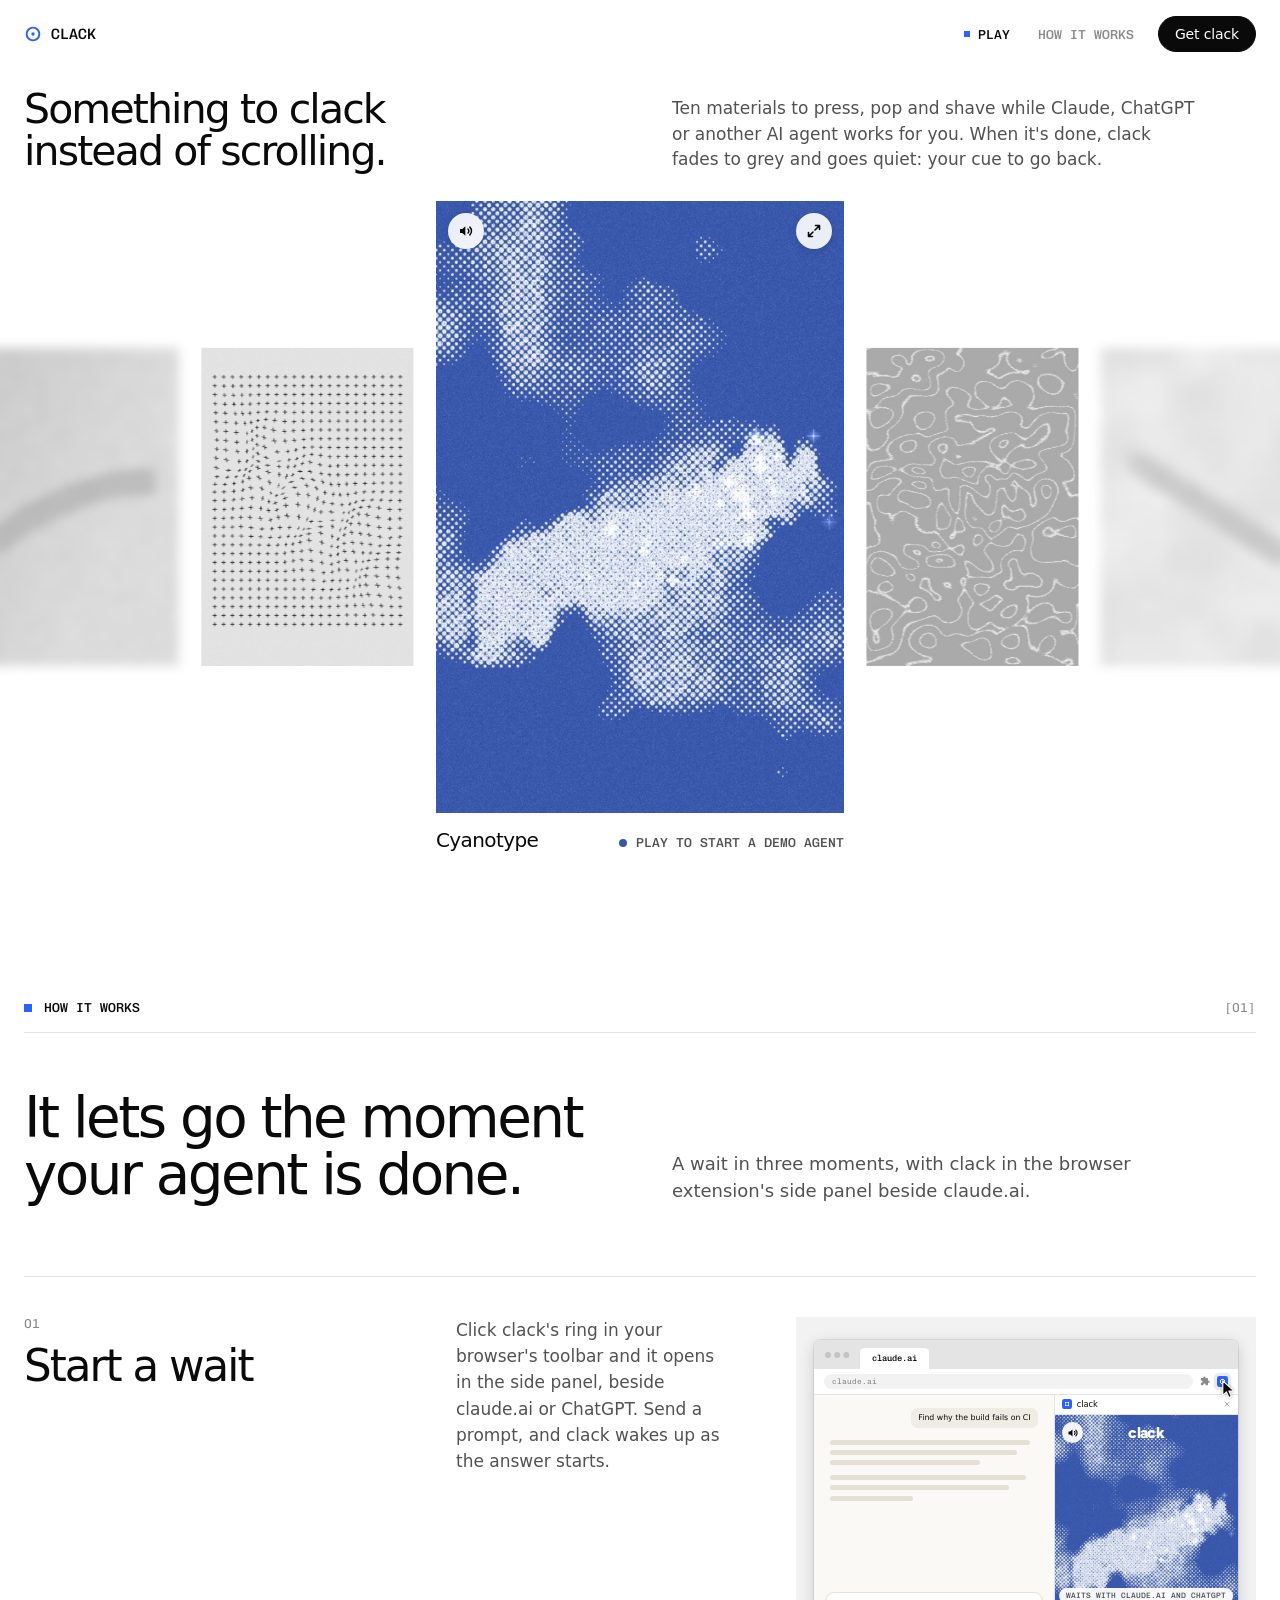
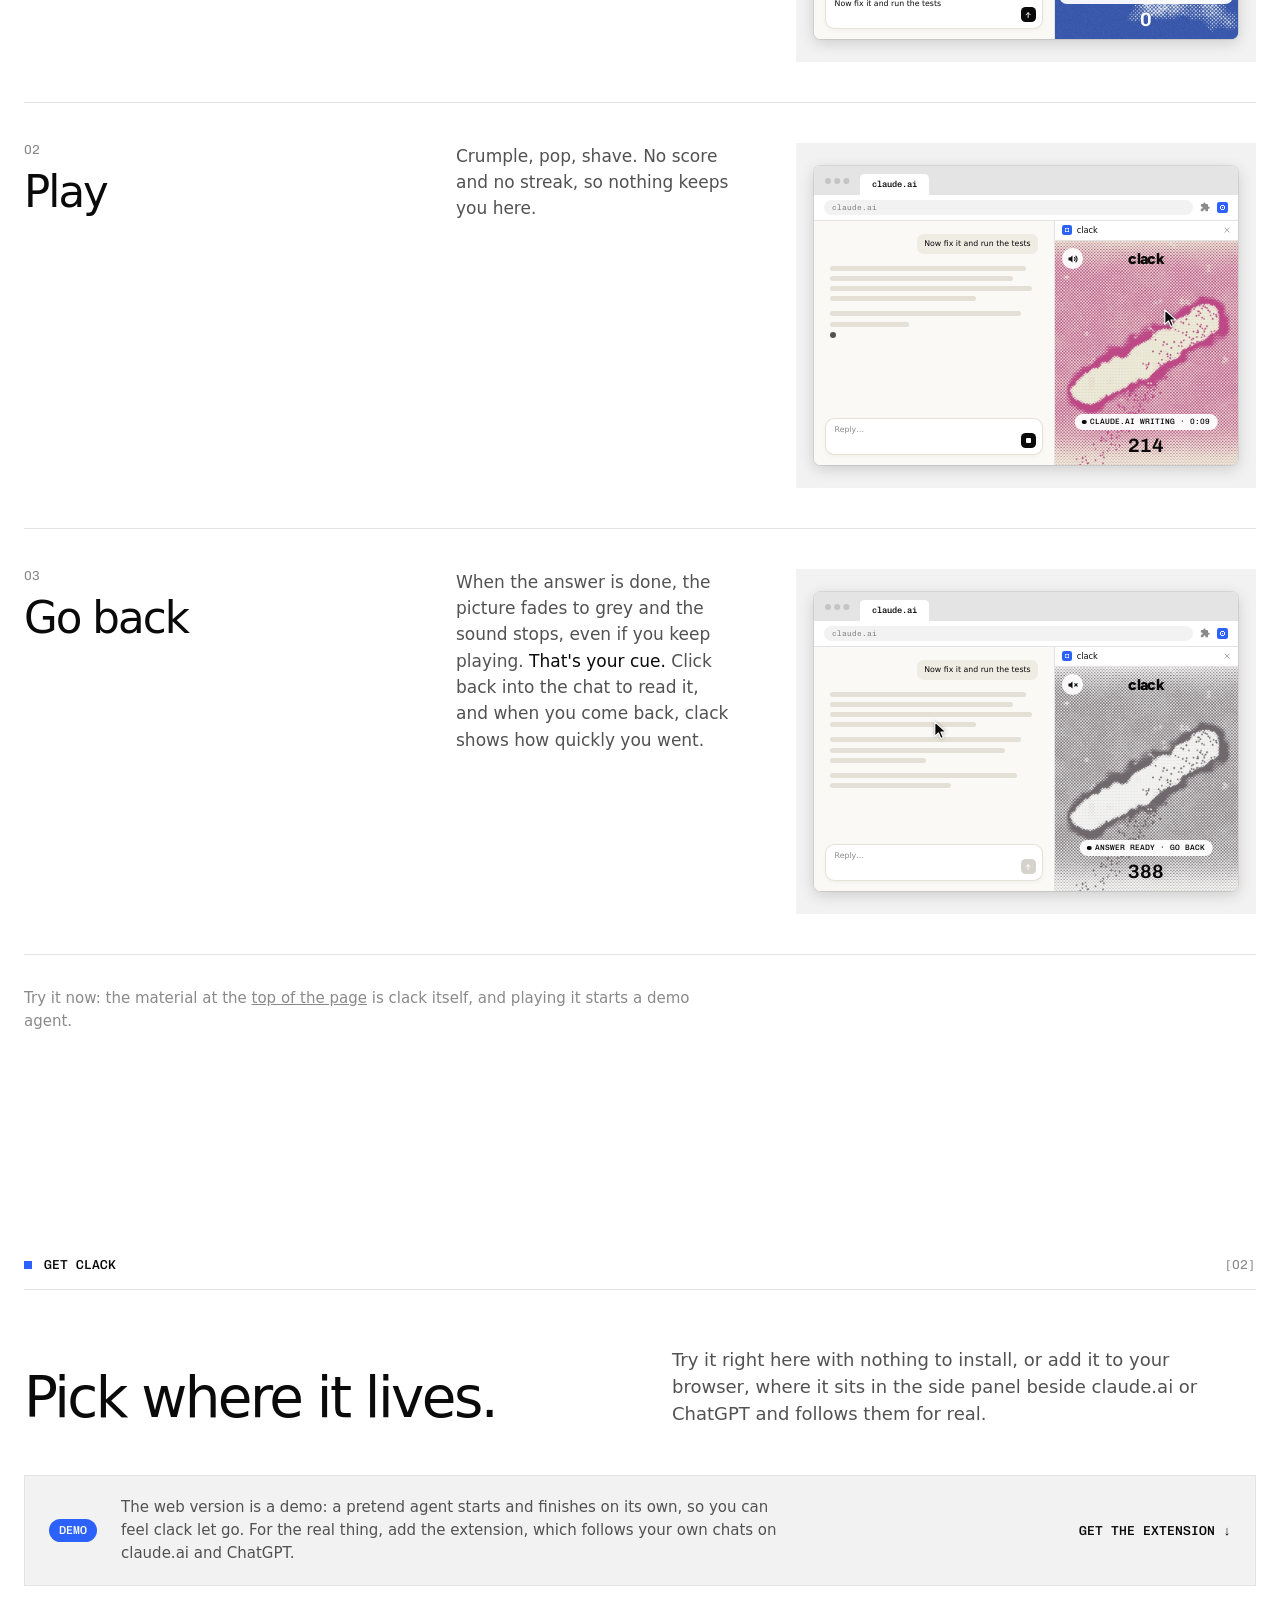
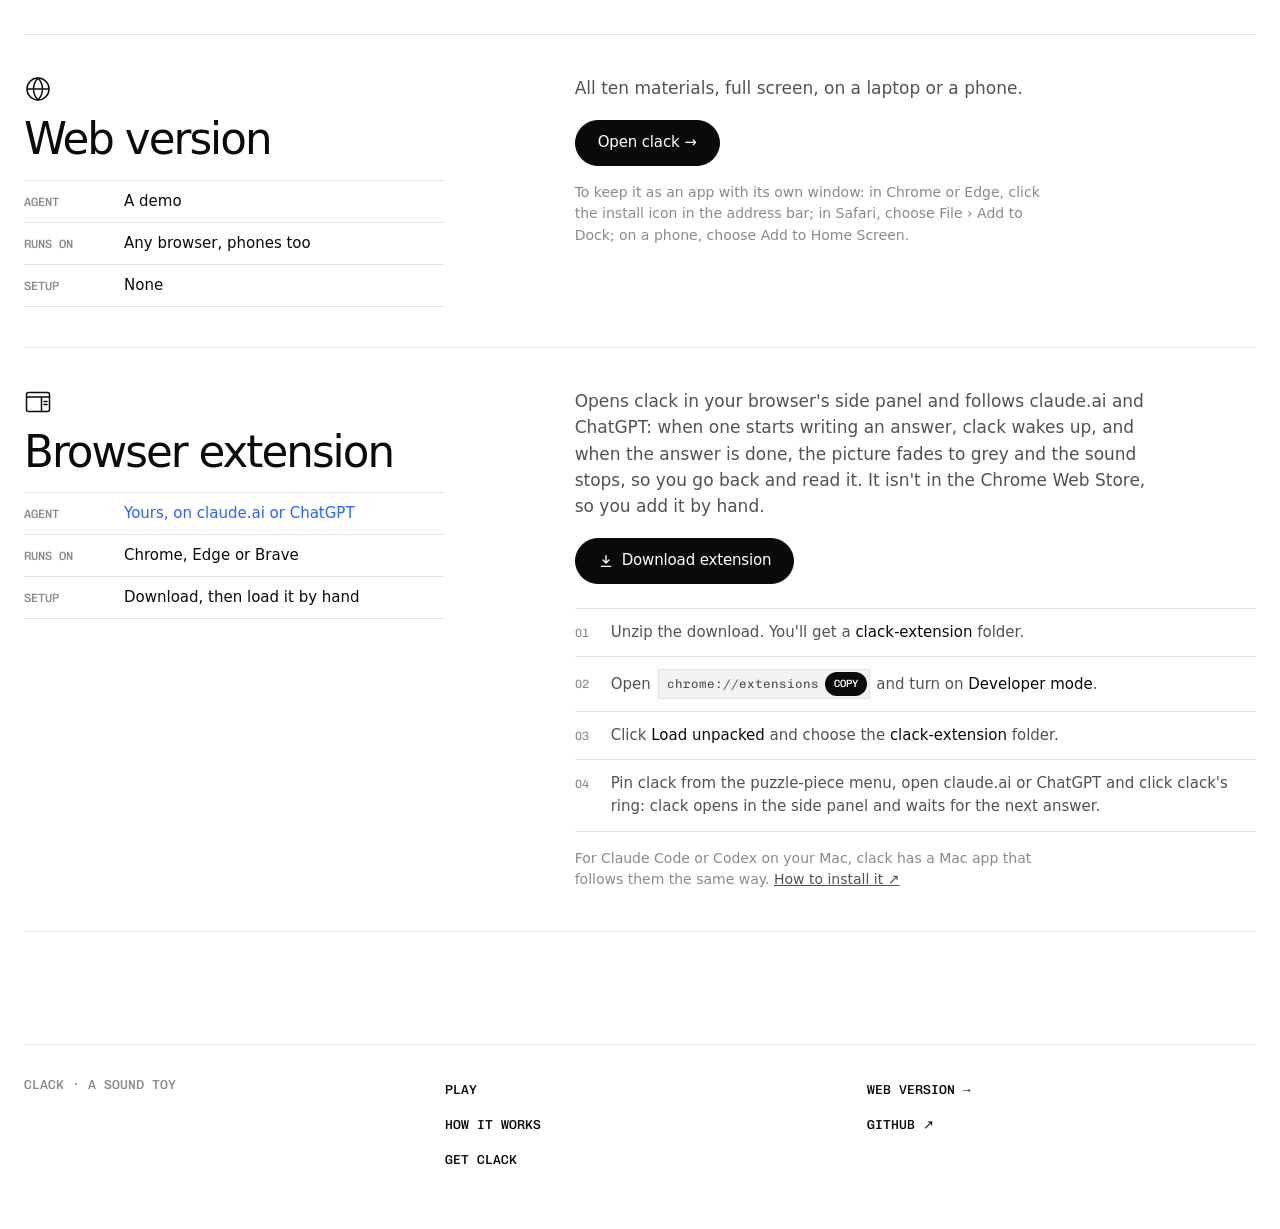
==== site/index.html @ 3822dfd2 "The clack website now says what clack is before the ring, so the first screen explains it as well as" ====
<!doctype html>
<html lang="en">
<head>
<meta charset="utf-8">
<meta name="viewport" content="width=device-width, initial-scale=1, viewport-fit=cover">
<title>clack — something to press while your agent works</title>
<meta name="description" content="Ten satisfying materials under your cursor. Play clack in your browser, or add it to your browser's side panel, where it follows claude.ai and ChatGPT.">
<meta property="og:title" content="clack">
<meta property="og:description" content="Something to clack instead of scrolling. Back to work the moment your agent is done.">
<meta property="og:image" content="https://kyuripark9.github.io/Keyboard/img/soap.jpg">
<meta name="theme-color" content="#ffffff">
<link rel="icon" href="favicon-32.png" sizes="32x32">
<link rel="apple-touch-icon" href="apple-touch-icon.png">
<link rel="preconnect" href="https://fonts.googleapis.com">
<link rel="preconnect" href="https://fonts.gstatic.com" crossorigin>
<link rel="preconnect" href="https://api.fontshare.com" crossorigin>
<link rel="stylesheet" href="https://fonts.googleapis.com/css2?family=Chivo+Mono:wght@400;500&family=Figtree:wght@800&display=swap">
<link rel="stylesheet" href="https://api.fontshare.com/v2/css?f[]=switzer@400,500,600&display=swap">
<style>
/* The clack website: one page that opens on what clack is, in a line over the ten materials turning round clack
   itself, there to play without a click, then how it lets go of you and the two ways to have it (the web version and a browser extension). The design
   system is quiet so the materials carry the colour: white paper, black type, grey for everything secondary, one
   cobalt accent, hairlines between rows, mono capitals for labels and clack's own heavy wordmark for its name */
:root {
  /* colour */
  --bg: #ffffff; --bg-2: #f2f2f2; --bg-3: #e8ebe8;
  --ink: #0a0a0a; --ink-2: #525252; --ink-3: #8a8a8a;
  --line: #e3e3e3; --line-2: #cfcfcf;
  --accent: #2c62fb;
  /* type */
  --font-ui: "Switzer", system-ui, -apple-system, "Segoe UI", sans-serif;
  --font-mono: "Chivo Mono", ui-monospace, "SF Mono", monospace;
  --font-brand: "Figtree", system-ui, -apple-system, "Segoe UI", sans-serif;
  /* space */
  --wrap: 1248px; --gut: max(24px, env(safe-area-inset-left, 0px)); --sec: 112px; --bar-h: 68px;
  color-scheme: light;
}
* { box-sizing: border-box; }
[hidden] { display: none !important; }
html { scroll-behavior: smooth; scroll-padding-top: calc(var(--bar-h) + 8px); }
body { margin: 0; background: var(--bg); color: var(--ink); font: 400 16px/1.55 var(--font-ui); -webkit-font-smoothing: antialiased; }
a { color: inherit; }
img { display: block; }
.wrap { max-width: calc(var(--wrap) + 2 * var(--gut)); margin: 0 auto; padding-inline: var(--gut); }
.sr { position: absolute; width: 1px; height: 1px; overflow: hidden; clip: rect(0 0 0 0); white-space: nowrap; }
:focus-visible { outline: 2px solid var(--accent); outline-offset: 3px; }

/* ---------- the parts every section uses ---------- */
/* mono capitals: nav, labels and the small print of numbers */
.mono, .sh { font: 500 13px/1.2 var(--font-mono); letter-spacing: 0; text-transform: uppercase; }
/* a section starts with its name after a cobalt square, its number at the far right and a hairline under both */
.sh { display: flex; align-items: center; justify-content: space-between; gap: 16px; padding-bottom: 16px; margin: 0 0 56px; border-bottom: 1px solid var(--line); }
.sh span:first-child { display: inline-flex; align-items: center; gap: 12px; }
.sh span:first-child::before { content: ""; width: 8px; height: 8px; background: var(--accent); }
.sh .idx { color: var(--ink-3); font-weight: 400; }
/* under it, a big line on the left and what it means on the right */
.intro { display: grid; grid-template-columns: minmax(0, 1fr) minmax(0, 1fr); gap: 24px 64px; align-items: end; margin-bottom: 72px; }
.intro h1, .intro h2 { margin: 0; font: 500 clamp(36px, 4.4vw, 60px)/1.02 var(--font-ui); letter-spacing: -.045em; text-wrap: balance; }
.intro p { margin: 0; max-width: 31em; font-size: 18px; line-height: 1.5; color: var(--ink-2); text-wrap: pretty; }
/* buttons: a black pill for the way in, an outlined one beside it; both turn cobalt under the pointer */
.btn { display: inline-flex; align-items: center; justify-content: center; gap: 8px; min-height: 46px; padding: 0 22px; border-radius: 999px;
  border: 1px solid var(--ink); background: var(--ink); color: #fff; font: 500 15px/1 var(--font-ui); letter-spacing: -.01em;
  text-decoration: none; cursor: pointer; transition: background-color .15s, border-color .15s, color .15s; }
.btn:hover { background: var(--accent); border-color: var(--accent); color: #fff; }
.btn.ghost { background: transparent; color: var(--ink); border-color: var(--line-2); }
.btn.ghost:hover { border-color: var(--ink); background: transparent; color: var(--ink); }
.btn svg { width: 16px; height: 16px; flex: none; }
.fine { margin: 16px 0 0; font-size: 14px; line-height: 1.55; color: var(--ink-3); text-wrap: pretty; }
.fine a { color: var(--ink-2); }
.fine a:hover { color: var(--ink); }
section { padding-block: var(--sec); }

/* ---------- header: stays at the top, with where you are in the page ---------- */
.bar { position: sticky; top: 0; z-index: 20; background: rgba(255,255,255,.86); -webkit-backdrop-filter: saturate(1.4) blur(14px); backdrop-filter: saturate(1.4) blur(14px);
  border-bottom: 1px solid transparent; transition: border-color .2s; }
.bar.scrolled { border-bottom-color: var(--line); }
.bar .wrap { display: flex; align-items: center; gap: 24px; height: var(--bar-h); }
.logo { display: inline-flex; align-items: center; gap: 9px; font: 500 15px/1 var(--font-mono); text-transform: uppercase; text-decoration: none; }
.logo svg { width: 18px; height: 18px; color: var(--accent); }
.nav { display: flex; align-items: center; gap: 28px; margin-left: auto; }
.nav a { font: 500 13px/1 var(--font-mono); text-transform: uppercase; text-decoration: none; color: var(--ink-3); transition: color .15s; }
.nav a:hover, .nav a[aria-current="true"] { color: var(--ink); }
.nav a[aria-current="true"]::before { content: ""; display: inline-block; width: 6px; height: 6px; margin: 0 8px 2px 0; background: var(--accent); vertical-align: middle; }
.nav a.dup { display: none; }
.bar .btn { min-height: 36px; padding: 0 16px; font-size: 14px; }
.menu { display: none; }

/* ---------- the cover: the ten materials in a ring you turn, the one in the middle big and in its colours, the rest
   smaller and grey, and blurred further out. The one in the middle is clack itself, there to play the moment the
   pointer is on it, no click needed. Under it, a demo agent's line: playing starts it, and when it's done the
   middle fades to grey like the rest, the way clack lets go of you ---------- */
/* the middle is 2:3 like the pictures, as tall as the first screen leaves room for under the line over it (--lh, which
   the script keeps to that line's height), never wider than most of a phone */
.cover { --wc: min(calc(clamp(320px, 100svh - var(--bar-h) - 108px - var(--lh, 0px), 690px) * 2 / 3), 72vw); --hc: calc(var(--wc) * 3 / 2); padding-block: 20px 0; }
/* over the ring, what clack is: the page's line on the left and what it does on the right, smaller than a section's so
   the ring still has most of the first screen */
.intro.lede { margin-bottom: 28px; }
.lede h1 { font-size: clamp(30px, 3.2vw, 46px); }
.lede p { font-size: 17px; }
/* the ring runs the width of the window, as tall as the middle. Dragging it or swiping sideways turns it; up and down
   still scroll the page */
.deck { position: relative; isolation: isolate; height: var(--hc); overflow: hidden; touch-action: pan-y; -webkit-user-select: none; user-select: none; }
.cards { margin: 0; padding: 0; list-style: none; }
/* every card is the middle's size, centred, and the script slides, shrinks, greys and blurs it by how far out it is */
.card, .live, .over { position: absolute; left: 50%; top: 50%; width: var(--wc); height: var(--hc); margin: calc(var(--hc) / -2) 0 0 calc(var(--wc) / -2); }
.card { padding: 0; border: 0; background: var(--bgc, var(--bg-2)); cursor: pointer; will-change: transform, filter; }
/* its picture is clack's own, drawn by the clack in the middle as it opens, so a material looks the same in the ring as
   it does once it's live; until then the card is the material's colour. A material played in the middle leaves the
   ring with what was done to it (was), which then fades back the way the materials heal. The saved pictures are only
   for when clack can't be had here */
.card img, .card canvas { position: absolute; inset: 0; width: 100%; height: 100%; object-fit: cover; pointer-events: none; }
.card canvas { opacity: 0; transition: opacity .4s; }
.card canvas.on { opacity: 1; }
.card .was { transition: opacity 1.6s .6s; }
.card .was.on { transition: none; }
.card .was.quick { transition: opacity .25s; }
/* only the middle card takes the focus (the arrow keys turn the ring), and its ring shows over clack when it's there */
.card:focus-visible, .deck:has(.card:focus-visible) .live { outline: 3px solid var(--accent); outline-offset: -3px; }
/* clack over the middle card, shown once the ring has come to rest on it, and away again the moment it turns. Its
   sound and the way to a bigger one sit over the middle whenever the ring is at rest */
.live { z-index: 20; background: var(--bgc, var(--bg-2)); opacity: 0; pointer-events: none; transition: opacity .15s; }
.live.on { opacity: 1; pointer-events: auto; transition-duration: .3s; }
.live iframe { position: absolute; inset: 0; width: 100%; height: 100%; border: 0; }
.over { z-index: 21; pointer-events: none; transition: opacity .25s; }
.over .ctl { pointer-events: auto; }
.cover.moving .over { opacity: 0; visibility: hidden; transition: opacity .1s, visibility 0s .1s; }
/* under the middle, on the left its name, gone while the ring turns; on the right the agent's line in the words clack
   uses, who's working and for how long, then done, with the way to send it another prompt under it. The button keeps
   its room so nothing moves when the agent is done */
.cap { container-type: inline-size; width: var(--wc); margin: 0 auto; padding-top: 16px; }
.cap > div { display: grid; grid-template-columns: minmax(0, 1fr) auto; grid-template-areas: "nm st" ". act"; align-items: baseline; gap: 8px 16px; }
.cap .nm { grid-area: nm; margin: 0; font: 500 20px/1.15 var(--font-ui); letter-spacing: -.03em; transition: opacity .25s; }
.cover.moving .cap .nm { opacity: 0; transition-duration: .1s; }
.agent { grid-area: st; justify-self: end; margin: 0; color: var(--ink-2); white-space: nowrap; }
.agent .dot { display: inline-block; width: 8px; height: 8px; margin-right: 9px; border-radius: 50%; background: var(--c1); vertical-align: 0; }
.cover.working .agent { color: var(--ink); }
.cover.working .agent .dot { animation: pulse 1.6s ease-in-out infinite; }
.cover.done .agent .dot { background: none; box-shadow: inset 0 0 0 1.5px var(--ink-3); }
.again { grid-area: act; justify-self: end; display: inline-flex; align-items: center; gap: 6px; padding: 7px 12px 6px; border: 0; border-radius: 999px;
  background: var(--ink); color: #fff; white-space: nowrap; cursor: pointer; transition: background-color .15s; }
.cover:not(.done) .again { visibility: hidden; }
.again:hover { background: var(--accent); }
/* under a middle too narrow for both sides (on a phone, or a short window), the agent's line goes under the name */
@container (max-width: 379px) {
  .cap > div { grid-template-columns: minmax(0, 1fr); grid-template-areas: "nm" "st" "act"; }
  .agent, .again { justify-self: start; }
  .agent { margin-top: 8px; }
}

/* ---------- white chips that read over every picture: the sound, which shows whether clack is heard and mutes or
   unmutes it, and the way to a bigger clack or out of it ---------- */
.ctl { --at: 12px; position: absolute; top: var(--at); z-index: 1; display: grid; place-items: center; width: 36px; height: 36px; padding: 0;
  border: 0; border-radius: 50%; color: var(--ink); background: rgba(255,255,255,.9); -webkit-backdrop-filter: blur(8px); backdrop-filter: blur(8px);
  box-shadow: 0 0 0 .5px rgba(0,0,0,.1), 0 2px 8px rgba(0,0,0,.12); cursor: pointer; transition: background-color .15s, transform .15s; }
.ctl:hover { background: #fff; transform: scale(1.06); }
.ctl.snd { left: var(--at); }
.ctl.snd svg { width: 16px; height: 16px; }
.ctl.snd .off, .ctl.snd.muted .on { display: none; }
.ctl.snd.muted .off { display: inline; }
.ctl.x, .ctl.big { right: var(--at); }
.ctl.x svg { width: 12px; height: 12px; }
.ctl.big svg { width: 14px; height: 14px; }

/* ---------- the middle's chip opens clack in a window over the page, as big as the screen allows ---------- */
.dlg { width: min(1200px, calc(100vw - 2 * var(--gut))); height: min(840px, calc(100svh - 48px)); max-width: none; max-height: none;
  margin: auto; padding: 0; border: 0; border-radius: 12px; overflow: hidden; background: var(--bg); color: var(--ink);
  box-shadow: 0 0 0 .5px rgba(0,0,0,.12), 0 32px 80px rgba(0,0,0,.28); container-type: size; }
.dlg[open] { display: flex; flex-direction: column; animation: rise .3s cubic-bezier(.2,.8,.2,1); }
.dlg::backdrop { background: rgba(10,10,10,.42); -webkit-backdrop-filter: blur(6px); backdrop-filter: blur(6px); }
.dlg[open]::backdrop { animation: fade .3s ease-out; }
@keyframes rise { from { opacity: 0; transform: translateY(12px) scale(.985); } }
@keyframes fade { from { opacity: 0; } }
html:has(.dlg[open]) { overflow: hidden; }
/* clack fills it to the edges, with its sound and the way out in its two top corners, level with clack's logo. On a
   short screen clack's top row tightens up, and the chips move up with its logo */
@container (max-height: 520px) { .dlg .ctl { --at: 6px; width: 32px; height: 32px; } }
/* the screen shows the material's own colour until clack has loaded on it */
.screen { position: relative; flex: 1; background: var(--bgc, var(--bg-2)); }
.screen iframe { position: absolute; inset: 0; width: 100%; height: 100%; border: 0; opacity: 0; transition: opacity .3s; }
.screen iframe.ready { opacity: 1; }

/* ---------- rows: a heading on the left and what it means on the right, between hairlines ---------- */
.rows { margin: 0; padding: 0; list-style: none; border-top: 1px solid var(--line); }
.row { display: grid; grid-template-columns: minmax(0, 5fr) minmax(0, 7fr); gap: 24px 64px; padding: 40px 0; border-bottom: 1px solid var(--line); scroll-margin-top: calc(var(--bar-h) + 8px); }
.row .k { display: flex; flex-direction: column; align-items: flex-start; gap: 14px; }
.row .no { font: 400 13px/1 var(--font-mono); color: var(--ink-3); }
.row h3 { margin: 0; font: 500 clamp(30px, 3.4vw, 46px)/1.02 var(--font-ui); letter-spacing: -.045em; }
.row .v > p { margin: 0 0 18px; max-width: 34em; font-size: 17px; line-height: 1.55; color: var(--ink-2); text-wrap: pretty; }
.row .v > p b { color: var(--ink); font-weight: 500; }
.row .v > p.fine { margin: 16px 0 0; font-size: 14px; color: var(--ink-3); }

/* [02] how it lets go: the three moments of a wait in the browser extension, each a picture of a browser on claude.ai
   with clack open in its side panel, the material over its agent line and count as in the panel itself. What changes
   from one to the next is what the moment is about: the pointer on clack's ring in the toolbar with a prompt ready to
   send, the pointer playing while the answer is written, then the answer done, clack drained of colour and sound and
   the pointer on its way back to the chat. Everything in it is sized off the picture's width, so it stays the same
   picture at any size */
.how .row { grid-template-columns: minmax(0, 4fr) minmax(0, 3fr) minmax(0, 5fr); }
.scr { position: relative; margin: 0; aspect-ratio: 4 / 3; overflow: hidden; background: var(--bg-2); container-type: inline-size; }
.scr .win { position: absolute; inset: 5cqw 4cqw; display: flex; flex-direction: column; overflow: hidden; border-radius: 1.4cqw;
  background: #fff; box-shadow: 0 0 0 1px rgba(0,0,0,.08), 0 .8cqw 3.2cqw rgba(0,0,0,.16); }
/* the browser: its three dots, the claude.ai tab, and the address with clack's ring pinned after the puzzle piece */
.scr .br { position: relative; display: flex; align-items: flex-end; gap: .6cqw; height: 6.4cqw; padding-left: 10cqw; background: #e4e4e4; }
.scr .br::before { content: ""; position: absolute; left: 2.4cqw; top: 2.6cqw; width: 1.3cqw; height: 1.3cqw; border-radius: 50%; background: #c4c4c4; box-shadow: 2cqw 0 #c4c4c4, 4cqw 0 #c4c4c4; }
.scr .br span { height: 4.6cqw; padding: 0 2.6cqw; border-radius: 1cqw 1cqw 0 0; font: 500 1.9cqw/4.6cqw var(--font-mono); color: var(--ink-3); white-space: nowrap; }
.scr .br .on { background: #fff; color: var(--ink); }
.scr .ad { display: flex; align-items: center; gap: 1.6cqw; padding: .9cqw 2cqw; border-bottom: 1px solid var(--line); }
.scr .ad span { flex: 1; min-width: 0; padding: .7cqw 1.8cqw; border-radius: 999px; background: var(--bg-2); font: 400 1.7cqw/1.2 var(--font-mono); color: var(--ink-3); white-space: nowrap; }
.scr .ad svg { flex: none; width: 2.2cqw; height: 2.2cqw; fill: var(--ink-3); }
/* clack's icon: its white ring and dot on cobalt */
.scr .ring { flex: none; width: 2.4cqw; height: 2.4cqw; border-radius: .5cqw;
  background: radial-gradient(circle closest-side, #fff 11%, transparent 12% 31%, #fff 32% 46%, transparent 47%) var(--accent); }
.scr .bd { flex: 1; display: flex; min-height: 0; }
/* claude.ai: your prompt, the answer in lines of grey, and the box you type in with its send or stop button */
.scr .chat { position: relative; flex: 1; padding: 3cqw 3.4cqw; background: #faf9f5; }
.scr .me { width: fit-content; max-width: 80%; margin: 0 0 2.6cqw auto; padding: 1cqw 1.6cqw; border-radius: 1.4cqw; background: #efece4; font: 400 1.7cqw/1.35 var(--font-ui); white-space: nowrap; }
.scr .ans i { display: block; height: 1.1cqw; margin-bottom: 1.1cqw; border-radius: .55cqw; background: #e4e0d6; }
.scr .ans .p { margin-top: 2.2cqw; }
.scr .ans .wr { width: 1.4cqw; height: 1.4cqw; border-radius: 50%; background: var(--ink-2); animation: pulse 1.6s ease-in-out infinite; }
.scr .box { position: absolute; left: 2.6cqw; right: 2.6cqw; bottom: 2.4cqw; height: 7.6cqw; padding: 1.4cqw 1.8cqw; border-radius: 1.8cqw; background: #fff;
  box-shadow: 0 0 0 1px #e6e2d8, 0 .4cqw 1.2cqw rgba(0,0,0,.05); font: 400 1.7cqw/1.3 var(--font-ui); color: var(--ink-3); white-space: nowrap; }
.scr .box .go { position: absolute; right: 1.2cqw; bottom: 1.2cqw; display: grid; place-items: center; width: 3.4cqw; height: 3.4cqw; border-radius: 1cqw; background: var(--ink); }
.scr .box .go svg { width: 1.8cqw; height: 1.8cqw; }
.scr .box .stop::before { content: ""; width: 1.1cqw; height: 1.1cqw; border-radius: .2cqw; background: #fff; }
/* clack's side panel: its header with clack's name and the button that closes it, then clack */
.scr .side { display: flex; flex-direction: column; width: 40cqw; border-left: 1px solid var(--line); }
.scr .sp { display: flex; align-items: center; gap: 1cqw; height: 4.4cqw; padding: 0 1.4cqw 0 1.6cqw; border-bottom: 1px solid var(--line); font: 500 1.8cqw/1 var(--font-ui); }
.scr .sp .ring { width: 2.2cqw; height: 2.2cqw; }
.scr .sp svg { width: 1.8cqw; height: 1.8cqw; margin-left: auto; stroke: var(--ink-3); }
/* clack in the panel: the material, its name, and at the bottom the agent line over the count */
.scr .pg { position: relative; flex: 1; background: var(--bgc, var(--bg-2)); }
.scr .pg img { position: absolute; inset: 0; width: 100%; height: 100%; object-fit: cover; }
.scr .pg b { position: absolute; left: 0; right: 0; text-align: center; color: var(--fg, var(--ink)); }
.scr .wm { top: 2.2cqw; font: 800 3.4cqw/1 var(--font-brand); letter-spacing: -.04em; }
.scr .n { bottom: 2.2cqw; font: 600 4.2cqw/1 var(--font-mono); font-variant-numeric: tabular-nums; }
.scr .al { position: absolute; left: 50%; bottom: 7.6cqw; translate: -50% 0; display: inline-flex; align-items: center; gap: .9cqw; padding: 1cqw 1.5cqw .9cqw;
  border-radius: 999px; background: rgba(255,255,255,.94); font: 500 1.7cqw/1 var(--font-mono); text-transform: uppercase; white-space: nowrap; }
.scr .al::before { content: ""; width: 1cqw; height: 1cqw; border-radius: 50%; background: currentColor; animation: pulse 1.6s ease-in-out infinite; }
/* whether it's heard: a speaker with its sound waves, or crossed out */
.scr .snd { position: absolute; left: 1.6cqw; top: 1.6cqw; display: grid; place-items: center; width: 4.6cqw; height: 4.6cqw; border-radius: 50%; background: rgba(255,255,255,.92); }
.scr .snd svg { width: 2.6cqw; height: 2.6cqw; }
.scr .snd .off { display: none; }
.scr .ptr { position: absolute; width: 2.8cqw; fill: #0a0a0a; stroke: #fff; stroke-width: 1.4; stroke-linejoin: round; filter: drop-shadow(0 .2cqw .3cqw rgba(0,0,0,.3)); }
/* 01 you open clack beside the chat: the ring under the pointer, a prompt typed, and clack waiting for an answer to start */
.how .work .scr { --fg: #fff; }
.how .work .scr .ad .ring { box-shadow: 0 0 0 .7cqw #ebebeb; }
.how .work .scr .box { color: var(--ink); }
.how .work .scr .al { color: var(--ink-2); }
.how .work .scr .al::before { display: none; }
.how .work .scr .ptr { left: 92.6cqw; top: 13.8cqw; }
/* 02 you play while the answer is written */
.how .play .scr .ptr { left: 80cqw; top: 36cqw; }
/* 03 the answer is done: clack lets go, and the chat is the way back */
.how .done .scr .box .go { background: #d6d3cc; }
.how .done .scr .pg img { filter: saturate(.06) brightness(1.04); }
.how .done .scr .al::before { animation: none; }
.how .done .scr .snd .on { display: none; }
.how .done .scr .snd .off { display: inline; }
.how .done .scr .ptr { left: 30cqw; top: 33cqw; }
@keyframes pulse { 50% { opacity: .25; transform: scale(.7); } }
.aside { max-width: 46em; margin: 32px 0 0; font-size: 15px; color: var(--ink-3); }
.aside b { color: var(--ink-2); font-weight: 500; }

/* [03] get it, the last section: one row per way, the web version and the extension that opens it in a side panel */
.way .ico { width: 28px; height: 28px; color: var(--ink); }
/* over the ways, a note that both are demos, and where the real clack is: installed on a Mac, following your own agent */
.demo { display: grid; grid-template-columns: auto minmax(0, 1fr) auto; align-items: center; gap: 12px 24px; margin: -24px 0 48px;
  padding: 20px 24px; background: var(--bg-2); border: 1px solid var(--line); }
.demo b { padding: 6px 10px 5px; border-radius: 999px; background: var(--accent); color: #fff; font: 500 11.5px/1 var(--font-mono); text-transform: uppercase; }
.demo p { margin: 0; max-width: 44em; font-size: 15px; line-height: 1.55; color: var(--ink-2); text-wrap: pretty; }
.demo a { font: 500 13px/1.2 var(--font-mono); text-transform: uppercase; text-decoration: none; white-space: nowrap; }
.demo a:hover { color: var(--accent); }
@media (max-width: 760px) { .demo { grid-template-columns: minmax(0, 1fr); justify-items: start; } }
/* under each way's name, the same two lines (where it runs, what it takes) so the ways compare at a glance */
.spec { align-self: stretch; max-width: 420px; margin: 4px 0 0; border-top: 1px solid var(--line); }
.spec div { display: grid; grid-template-columns: 88px minmax(0, 1fr); align-items: baseline; gap: 12px; padding: 10px 0; border-bottom: 1px solid var(--line); }
.spec dt { font: 500 12px/1.2 var(--font-mono); text-transform: uppercase; color: var(--ink-3); }
.spec dd { margin: 0; font-size: 15px; line-height: 1.4; color: var(--ink); }
/* the agent that's really yours, in cobalt */
.spec dd.hi { color: var(--accent); font-weight: 500; }
.way .go { display: flex; flex-wrap: wrap; align-items: center; gap: 10px 16px; }
/* a line of Terminal or an address to copy: selectable whole, with a copy button at its end */
.cmd { display: flex; align-items: center; gap: 12px; margin: 0; padding: 8px 8px 8px 18px; background: var(--bg-2); border: 1px solid var(--line); }
.cmd code { flex: 1; min-width: 0; font: 400 13px/1.55 var(--font-mono); overflow-wrap: anywhere; -webkit-user-select: all; user-select: all; }
.cmd button { flex: none; min-width: 72px; height: 34px; padding: 0 14px; border: 0; border-radius: 999px; background: var(--ink); color: #fff;
  font: 500 12px/1 var(--font-mono); text-transform: uppercase; cursor: pointer; transition: background-color .15s; }
.cmd button:hover { background: var(--accent); }
.cmd.small { display: inline-flex; gap: 6px; padding: 2px 2px 2px 8px; margin: 0 2px; vertical-align: middle; }
.cmd.small code { font-size: 12.5px; word-break: normal; white-space: nowrap; }
.cmd.small button { min-width: 0; height: 24px; padding: 0 9px; font-size: 10.5px; }
.way details { margin-top: 18px; border-top: 1px solid var(--line); }
.way details + details { margin-top: 0; }
.way details[open]:not(:last-child) { padding-bottom: 18px; }
.way details p + .cmd { margin-top: 12px; }
.way summary { display: flex; align-items: center; justify-content: space-between; padding: 14px 0; cursor: pointer; list-style: none;
  font: 500 12.5px/1 var(--font-mono); text-transform: uppercase; color: var(--ink-2); }
.way summary::-webkit-details-marker { display: none; }
.way summary::after { content: "+"; font-size: 16px; color: var(--ink-3); }
.way details[open] summary::after { content: "−"; }
.way details p { margin: 12px 0 0; font-size: 14px; color: var(--ink-3); }
/* numbered steps under the download, a hairline between each */
.steps { margin: 24px 0 0; padding: 0; list-style: none; counter-reset: s; border-top: 1px solid var(--line); }
.steps li { display: grid; grid-template-columns: 36px minmax(0, 1fr); align-items: baseline; padding: 12px 0; border-bottom: 1px solid var(--line);
  font-size: 15px; line-height: 1.55; color: var(--ink-2); counter-increment: s; }
.steps li::before { content: counter(s, decimal-leading-zero); font: 400 12px/1 var(--font-mono); color: var(--ink-3); }
.steps li b { color: var(--ink); font-weight: 500; }

footer { padding-block: 0 48px; }
footer .wrap > div { display: grid; grid-template-columns: repeat(3, minmax(0, 1fr)); gap: 32px; padding-top: 32px; border-top: 1px solid var(--line); }
footer ul { margin: 0; padding: 0; list-style: none; }
footer li { margin-bottom: 10px; }
footer a, footer .mono { font: 500 13px/1.3 var(--font-mono); text-transform: uppercase; text-decoration: none; }
footer a:hover { color: var(--accent); }
footer .mono { color: var(--ink-3); }

/* ---------- smaller screens ---------- */
@media (max-width: 1120px) {
  /* the moments keep their pictures big enough to read: the picture beside its heading and what it means */
  .how .row { grid-template-columns: minmax(0, 1fr) minmax(0, 1fr); grid-template-rows: auto 1fr; }
  .how .row .k, .how .row .v { grid-column: 1; }
  .how .row .scr { grid-column: 2; grid-row: 1 / span 2; }
}
@media (max-width: 900px) {
  :root { --sec: 96px; }
  .intro, .row, .how .row { grid-template-columns: minmax(0, 1fr); }
  .intro { margin-bottom: 48px; }
  .how .row { grid-template-rows: none; }
  .how .row .scr { grid-column: auto; grid-row: auto; max-width: 520px; }
  footer .wrap > div { grid-template-columns: repeat(2, minmax(0, 1fr)); }
  footer .wrap > div > :first-child { grid-column: 1 / -1; }
}
/* on a phone the nav folds into a menu, and clack opens over the whole screen */
@media (max-width: 760px) {
  :root { --bar-h: 60px; --gut: max(16px, env(safe-area-inset-left, 0px)); --sec: 80px; }
  .nav { position: absolute; top: var(--bar-h); left: 0; right: 0; flex-direction: column; align-items: stretch; gap: 0; margin: 0; padding: 4px var(--gut) 20px;
    background: #fff; border-bottom: 1px solid var(--line); box-shadow: 0 18px 30px rgba(0,0,0,.06); }
  .bar:not(.open) .nav { display: none; }
  .nav a, .nav a.dup { display: block; padding: 16px 0; border-bottom: 1px solid var(--line); font-size: 14px; color: var(--ink); }
  .nav a[aria-current="true"]::before { margin-right: 10px; }
  .menu { display: inline-flex; align-items: center; gap: 8px; margin-left: auto; padding: 10px 0; border: 0; background: none; color: var(--ink);
    font: 500 13px/1 var(--font-mono); text-transform: uppercase; cursor: pointer; }
  .menu i { position: relative; width: 16px; height: 1.5px; background: currentColor; transition: background-color .15s; }
  .menu i::before, .menu i::after { content: ""; position: absolute; left: 0; width: 16px; height: 1.5px; background: currentColor; transition: transform .2s; }
  .menu i::before { top: -5px; } .menu i::after { top: 5px; }
  .bar.open .menu i { background: transparent; }
  .bar.open .menu i::before { transform: translateY(5px) rotate(45deg); }
  .bar.open .menu i::after { transform: translateY(-5px) rotate(-45deg); }
  .bar > .wrap > .btn { order: 3; }
  .dlg { width: 100%; height: 100%; border-radius: 0; }
  .cap .nm { font-size: 17px; }
  .sh { margin-bottom: 40px; }
  .row { padding: 32px 0; }
  .cmd { flex-direction: column; align-items: stretch; padding: 14px; }
  .cmd button { align-self: flex-start; }
  .cmd.small { flex-direction: row; align-items: center; padding: 2px 2px 2px 8px; }
}
@media (max-width: 420px) {
  .bar > .wrap > .btn { display: none; }
}
@media (prefers-reduced-motion: reduce) {
  html { scroll-behavior: auto; }
  .scr, .scr *, .agent .dot { animation: none !important; }
  .dlg[open], .dlg[open]::backdrop { animation: none; }
  *, *::before, *::after { transition: none !important; }
}
</style>
</head>
<body>

<header class="bar" id="bar">
  <div class="wrap">
    <a class="logo" href="./" aria-label="clack home"><svg viewBox="0 0 24 24" aria-hidden="true"><circle cx="12" cy="12" r="8.5" fill="none" stroke="currentColor" stroke-width="2.6"/><circle cx="12" cy="12" r="2.2" fill="currentColor"/></svg>clack</a>
    <nav class="nav" id="nav" aria-label="Sections">
      <a href="#play">Play</a>
      <a href="#how">How it works</a>
      <a class="dup" href="#get">Get clack</a>
    </nav>
    <button class="menu" id="menu" type="button" aria-expanded="false" aria-controls="nav"><i></i>Menu</button>
    <a class="btn" href="#get">Get clack</a>
  </div>
</header>

<main>
  <section class="cover" id="play" aria-label="Play" style="--c1:#3857ab">
    <div class="wrap"><div class="intro lede" id="lede">
      <h1>Something to clack instead of scrolling.</h1>
      <p>Ten materials to press, pop and shave while Claude, ChatGPT or another AI agent works for you. When it's done, clack fades to grey and goes quiet: your cue to go back.</p>
    </div></div>
    <div class="deck" id="deck" role="region" aria-roledescription="carousel" aria-label="Ten materials">
      <ul class="cards" id="cards"></ul>
      <div class="live" id="live"></div>
      <div class="over">
        <button class="ctl snd" type="button" aria-label="Mute" title="Mute"><svg viewBox="0 0 24 24" aria-hidden="true"><path d="M3 9h3.5L11 5v14l-4.5-4H3z" fill="currentColor"/><g fill="none" stroke="currentColor" stroke-width="2.2" stroke-linecap="round"><path class="on" d="M15 9a4.2 4.2 0 0 1 0 6m2.8-8.8a8.2 8.2 0 0 1 0 11.6"/><path class="off" d="M15.5 9.5l5 5m0-5l-5 5"/></g></svg></button>
        <button class="ctl big" id="big" type="button" aria-label="Open bigger" title="Open bigger"><svg viewBox="0 0 14 14" aria-hidden="true"><path d="M8.5 1.5h4v4m0-4L8 6M5.5 12.5h-4v-4m0 4L6 8" fill="none" stroke="currentColor" stroke-width="1.6" stroke-linecap="round" stroke-linejoin="round"/></svg></button>
      </div>
    </div>
    <div class="cap"><div>
      <p class="nm" id="capName" aria-live="polite">Cyanotype</p>
      <p class="agent mono"><i class="dot" aria-hidden="true"></i><span id="agentLine">Play to start a demo agent</span></p>
      <button class="again mono" type="button" id="again">Send another prompt <span aria-hidden="true">↻</span></button>
    </div></div>
  </section>

  <section id="how" class="how">
    <div class="wrap">
      <div class="sh"><span>How it works</span><span class="idx">[01]</span></div>
      <div class="intro">
        <h2>It lets go the moment your agent is done.</h2>
        <p>A wait in three moments, with clack in the browser extension's side panel beside claude.ai.</p>
      </div>
      <ol class="rows">
        <li class="row work">
          <div class="k"><span class="no">01</span><h3>Start a wait</h3></div>
          <div class="v">
            <p>Click clack's ring in your browser's toolbar and it opens in the side panel, beside claude.ai or ChatGPT. Send a prompt, and clack wakes up as the answer starts.</p>
          </div>
          <figure class="scr" role="img" aria-label="claude.ai in a browser with clack open in its side panel on Cyanotype, in full colour with its sound on and reading waits with claude.ai and chatgpt, a prompt typed into the chat, and the pointer on clack's ring in the toolbar">
            <div class="win">
              <div class="br"><span class="on">claude.ai</span></div>
              <div class="ad"><span>claude.ai</span><svg viewBox="0 0 24 24"><path d="M20.5 11H19V7a2 2 0 0 0-2-2h-4V3.5a2.5 2.5 0 0 0-5 0V5H4a2 2 0 0 0-2 2v3.8h1.5a2.7 2.7 0 0 1 0 5.4H2V20a2 2 0 0 0 2 2h3.8v-1.5a2.7 2.7 0 0 1 5.4 0V22H17a2 2 0 0 0 2-2v-4h1.5a2.5 2.5 0 0 0 0-5z"/></svg><i class="ring"></i></div>
              <div class="bd">
                <div class="chat"><p class="me">Find why the build fails on CI</p><div class="ans"><i style="width:96%"></i><i style="width:90%"></i><i style="width:72%"></i><i class="p" style="width:94%"></i><i style="width:86%"></i><i style="width:40%"></i></div>
                  <div class="box">Now fix it and run the tests<i class="go"><svg viewBox="0 0 24 24" fill="none" stroke="#fff" stroke-width="2.6" stroke-linecap="round" stroke-linejoin="round"><path d="M12 19V5m-6 6 6-6 6 6"/></svg></i></div></div>
                <div class="side"><div class="sp"><i class="ring"></i>clack<svg viewBox="0 0 24 24" fill="none" stroke-width="2.2" stroke-linecap="round"><path d="M6 6l12 12M18 6 6 18"/></svg></div>
                  <div class="pg" style="--bgc:#3557b0"><img src="img/cyano.jpg" alt="" loading="lazy"><b class="wm">clack</b>
                    <span class="snd"><svg viewBox="0 0 24 24"><path d="M3 9h3.5L11 5v14l-4.5-4H3z" fill="currentColor"/><g fill="none" stroke="currentColor" stroke-width="2.2" stroke-linecap="round"><path class="on" d="M15 9a4.2 4.2 0 0 1 0 6m2.8-8.8a8.2 8.2 0 0 1 0 11.6"/><path class="off" d="M15.5 9.5l5 5m0-5l-5 5"/></g></svg></span>
                    <span class="al">waits with claude.ai and chatgpt</span><b class="n">0</b></div>
                </div>
              </div>
            </div>
            <svg class="ptr" viewBox="0 0 16 24"><path d="M1 1v18l4.5-4.2 3.1 7 3-1.3-3-6.9h6.1z"/></svg>
          </figure>
        </li>
        <li class="row play">
          <div class="k"><span class="no">02</span><h3>Play</h3></div>
          <div class="v">
            <p>Crumple, pop, shave. No score and no streak, so nothing keeps you here.</p>
          </div>
          <figure class="scr" role="img" aria-label="claude.ai writing an answer while the pointer shaves a path through clack's Soap Cutting in the side panel, with only a count of 214 and no score, and the line reading claude.ai writing · 0:09">
            <div class="win">
              <div class="br"><span class="on">claude.ai</span></div>
              <div class="ad"><span>claude.ai</span><svg viewBox="0 0 24 24"><path d="M20.5 11H19V7a2 2 0 0 0-2-2h-4V3.5a2.5 2.5 0 0 0-5 0V5H4a2 2 0 0 0-2 2v3.8h1.5a2.7 2.7 0 0 1 0 5.4H2V20a2 2 0 0 0 2 2h3.8v-1.5a2.7 2.7 0 0 1 5.4 0V22H17a2 2 0 0 0 2-2v-4h1.5a2.5 2.5 0 0 0 0-5z"/></svg><i class="ring"></i></div>
              <div class="bd">
                <div class="chat"><p class="me">Now fix it and run the tests</p><div class="ans"><i style="width:94%"></i><i style="width:88%"></i><i style="width:97%"></i><i style="width:70%"></i><i class="p" style="width:92%"></i><i style="width:38%"></i><i class="wr"></i></div>
                  <div class="box">Reply…<i class="go stop"></i></div></div>
                <div class="side"><div class="sp"><i class="ring"></i>clack<svg viewBox="0 0 24 24" fill="none" stroke-width="2.2" stroke-linecap="round"><path d="M6 6l12 12M18 6 6 18"/></svg></div>
                  <div class="pg" style="--bgc:#ebead6"><img src="img/soap.jpg" alt="" loading="lazy"><b class="wm">clack</b>
                    <span class="snd"><svg viewBox="0 0 24 24"><path d="M3 9h3.5L11 5v14l-4.5-4H3z" fill="currentColor"/><g fill="none" stroke="currentColor" stroke-width="2.2" stroke-linecap="round"><path class="on" d="M15 9a4.2 4.2 0 0 1 0 6m2.8-8.8a8.2 8.2 0 0 1 0 11.6"/><path class="off" d="M15.5 9.5l5 5m0-5l-5 5"/></g></svg></span>
                    <span class="al">claude.ai writing · 0:09</span><b class="n">214</b></div>
                </div>
              </div>
            </div>
            <svg class="ptr" viewBox="0 0 16 24"><path d="M1 1v18l4.5-4.2 3.1 7 3-1.3-3-6.9h6.1z"/></svg>
          </figure>
        </li>
        <li class="row done">
          <div class="k"><span class="no">03</span><h3>Go back</h3></div>
          <div class="v">
            <p>When the answer is done, the picture fades to grey and the sound stops, even if you keep playing. <b>That's your cue.</b> Click back into the chat to read it, and when you come back, clack shows how quickly you went.</p>
          </div>
          <figure class="scr" role="img" aria-label="The answer written out on claude.ai, and clack in the side panel faded to grey with its sound off and reading answer ready · go back, the pointer on its way back to the answer">
            <div class="win">
              <div class="br"><span class="on">claude.ai</span></div>
              <div class="ad"><span>claude.ai</span><svg viewBox="0 0 24 24"><path d="M20.5 11H19V7a2 2 0 0 0-2-2h-4V3.5a2.5 2.5 0 0 0-5 0V5H4a2 2 0 0 0-2 2v3.8h1.5a2.7 2.7 0 0 1 0 5.4H2V20a2 2 0 0 0 2 2h3.8v-1.5a2.7 2.7 0 0 1 5.4 0V22H17a2 2 0 0 0 2-2v-4h1.5a2.5 2.5 0 0 0 0-5z"/></svg><i class="ring"></i></div>
              <div class="bd">
                <div class="chat"><p class="me">Now fix it and run the tests</p><div class="ans"><i style="width:94%"></i><i style="width:88%"></i><i style="width:97%"></i><i style="width:70%"></i><i class="p" style="width:92%"></i><i style="width:84%"></i><i style="width:46%"></i><i class="p" style="width:90%"></i><i style="width:58%"></i></div>
                  <div class="box">Reply…<i class="go"><svg viewBox="0 0 24 24" fill="none" stroke="#fff" stroke-width="2.6" stroke-linecap="round" stroke-linejoin="round"><path d="M12 19V5m-6 6 6-6 6 6"/></svg></i></div></div>
                <div class="side"><div class="sp"><i class="ring"></i>clack<svg viewBox="0 0 24 24" fill="none" stroke-width="2.2" stroke-linecap="round"><path d="M6 6l12 12M18 6 6 18"/></svg></div>
                  <div class="pg" style="--bgc:#ebead6"><img src="img/soap.jpg" alt="" loading="lazy"><b class="wm">clack</b>
                    <span class="snd"><svg viewBox="0 0 24 24"><path d="M3 9h3.5L11 5v14l-4.5-4H3z" fill="currentColor"/><g fill="none" stroke="currentColor" stroke-width="2.2" stroke-linecap="round"><path class="on" d="M15 9a4.2 4.2 0 0 1 0 6m2.8-8.8a8.2 8.2 0 0 1 0 11.6"/><path class="off" d="M15.5 9.5l5 5m0-5l-5 5"/></g></svg></span>
                    <span class="al">answer ready · go back</span><b class="n">388</b></div>
                </div>
              </div>
            </div>
            <svg class="ptr" viewBox="0 0 16 24"><path d="M1 1v18l4.5-4.2 3.1 7 3-1.3-3-6.9h6.1z"/></svg>
          </figure>
        </li>
      </ol>
      <p class="aside">Try it now: the material at the <a href="#play">top of the page</a> is clack itself, and playing it starts a demo agent.</p>
    </div>
  </section>

  <section id="get">
    <div class="wrap">
      <div class="sh"><span>Get clack</span><span class="idx">[02]</span></div>
      <div class="intro">
        <h2>Pick where it lives.</h2>
        <p>Try it right here with nothing to install, or add it to your browser, where it sits in the side panel beside claude.ai or ChatGPT and follows them for real.</p>
      </div>
      <aside class="demo" aria-label="About the demo">
        <b>Demo</b>
        <p>The web version is a demo: a pretend agent starts and finishes on its own, so you can feel clack let go. For the real thing, add the extension, which follows your own chats on claude.ai and ChatGPT.</p>
        <a href="#extension">Get the extension ↓</a>
      </aside>
      <div class="rows ways">

        <article class="row way" id="web">
          <div class="k">
            <svg class="ico" viewBox="0 0 28 28" fill="none" stroke="currentColor" stroke-width="1.5" aria-hidden="true"><circle cx="14" cy="14" r="11"/><path d="M3 14h22M14 3c3 3.2 4.5 6.8 4.5 11S17 21.8 14 25M14 3c-3 3.2-4.5 6.8-4.5 11S11 21.8 14 25"/></svg>
            <h3>Web version</h3>
            <dl class="spec">
              <div><dt>Agent</dt><dd>A demo</dd></div>
              <div><dt>Runs on</dt><dd>Any browser, phones too</dd></div>
              <div><dt>Setup</dt><dd>None</dd></div>
            </dl>
          </div>
          <div class="v">
            <p>All ten materials, full screen, on a laptop or a phone.</p>
            <div class="go"><a class="btn" href="play/">Open clack →</a></div>
            <p class="fine">To keep it as an app with its own window: in Chrome or Edge, click the install icon in the address bar; in Safari, choose File › Add to Dock; on a phone, choose Add to Home Screen.</p>
          </div>
        </article>

        <article class="row way" id="extension">
          <div class="k">
            <svg class="ico" viewBox="0 0 28 28" fill="none" stroke="currentColor" stroke-width="1.5" aria-hidden="true"><rect x="2.5" y="4.5" width="23" height="19" rx="2"/><path d="M2.5 9h23M17.5 9v14.5"/><path d="M20 13.5h3M20 16.5h3" stroke-linecap="round"/></svg>
            <h3>Browser extension</h3>
            <dl class="spec">
              <div><dt>Agent</dt><dd class="hi">Yours, on claude.ai or ChatGPT</dd></div>
              <div><dt>Runs on</dt><dd>Chrome, Edge or Brave</dd></div>
              <div><dt>Setup</dt><dd>Download, then load it by hand</dd></div>
            </dl>
          </div>
          <div class="v">
            <p>Opens clack in your browser's side panel and follows claude.ai and ChatGPT: when one starts writing an answer, clack wakes up, and when the answer is done, the picture fades to grey and the sound stops, so you go back and read it. It isn't in the Chrome Web Store, so you add it by hand.</p>
            <div class="go"><a class="btn" href="clack-extension.zip" download><svg viewBox="0 0 24 24" fill="none" stroke="currentColor" stroke-width="2" stroke-linecap="round" stroke-linejoin="round" aria-hidden="true"><path d="M12 4v11m0 0-4.5-4.5M12 15l4.5-4.5M5 20h14"/></svg>Download extension</a></div>
            <ol class="steps">
              <li><span>Unzip the download. You'll get a <b>clack-extension</b> folder.</span></li>
              <li><span>Open <span class="cmd small"><code id="extUrl">chrome://extensions</code><button type="button" data-copy="extUrl" aria-label="Copy chrome://extensions">Copy</button></span> and turn on <b>Developer mode</b>.</span></li>
              <li><span>Click <b>Load unpacked</b> and choose the <b>clack-extension</b> folder.</span></li>
              <li><span>Pin clack from the puzzle-piece menu, open claude.ai or ChatGPT and click clack's ring: clack opens in the side panel and waits for the next answer.</span></li>
            </ol>
            <p class="fine">For Claude Code or Codex on your Mac, clack has a Mac app that follows them the same way. <a href="https://github.com/kyuripark9/Keyboard#get-it-on-your-mac" target="_blank" rel="noopener">How to install it ↗</a></p>
          </div>
        </article>

      </div>
    </div>
  </section>
</main>

<footer>
  <div class="wrap">
    <div>
      <span class="mono">clack · a sound toy</span>
      <ul><li><a href="#play">Play</a></li><li><a href="#how">How it works</a></li><li><a href="#get">Get clack</a></li></ul>
      <ul><li><a href="play/">Web version →</a></li><li><a href="https://github.com/kyuripark9/Keyboard" target="_blank" rel="noopener">GitHub ↗</a></li></ul>
    </div>
  </div>
</footer>

<dialog class="dlg" id="dlg" aria-labelledby="now">
  <p class="sr" id="now"><span id="nowName">Crunchy Slime</span> <span id="nowNo">[01]</span></p>
  <button class="ctl snd" id="snd" type="button" aria-label="Mute" title="Mute"><svg viewBox="0 0 24 24" aria-hidden="true"><path d="M3 9h3.5L11 5v14l-4.5-4H3z" fill="currentColor"/><g fill="none" stroke="currentColor" stroke-width="2.2" stroke-linecap="round"><path class="on" d="M15 9a4.2 4.2 0 0 1 0 6m2.8-8.8a8.2 8.2 0 0 1 0 11.6"/><path class="off" d="M15.5 9.5l5 5m0-5l-5 5"/></g></svg></button>
  <button class="ctl x" id="close" type="button" aria-label="Close" title="Close (Esc)" autofocus><svg viewBox="0 0 12 12" aria-hidden="true"><path d="M1.5 1.5l9 9m0-9l-9 9" stroke="currentColor" stroke-width="1.6" stroke-linecap="round"/></svg></button>
  <div class="screen" id="screen"></div>
</dialog>

<script>
// the ten materials in clack's own order (SOUND_IDS in play/), with the colour its picture shows when the image hasn't
// loaded yet, and the one the agent's dot takes from it, strong enough to read on white
const MATS = [
  { id: 'slime', name: 'Crunchy Slime', bg: '#e6e6e6', c: '#1a1a1a' },
  { id: 'cyano', name: 'Cyanotype', bg: '#3557b0', c: '#3857ab' },
  { id: 'bubble', name: 'Bubble Wrap', bg: '#72b4ed', c: '#6eb2ed' },
  { id: 'wax', name: 'Wax Ball', bg: '#c3c6db', c: '#a9a6d8' },
  { id: 'thock', name: 'Thocky Keys', bg: '#d9d8de', c: '#2a5fa8' },
  { id: 'gummy', name: 'Chewy Jellies', bg: '#e8ecea', c: '#f392b7' },
  { id: 'pudding', name: 'Pudding', bg: '#eed9b1', c: '#29a30c' },
  { id: 'soap', name: 'Soap Cutting', bg: '#ebead6', c: '#c0518a' },
  { id: 'snow', name: 'Squeaky Snow', bg: '#9ca6e2', c: '#8a9ae0' },
  { id: 'sugar', name: 'Sugar Slime', bg: '#acdc98', c: '#9ccc58' },
];
const $ = id => document.getElementById(id);
const nn = i => String(i + 1).padStart(2, '0');
// clack in the middle of the cover once it has loaded: clack itself (c), its agent (ag) and the material it's on (at),
// whether its demo agent has been started, whether anyone has played it yet, and whether it has been played since it
// came to the middle
const live = { c: null, ag: null, at: -1, started: false, touched: false, dirty: false };

// the middle's chip opens clack itself (play/, same origin) on its material in a window over the page; closing the
// window takes clack away again, so nothing keeps playing or drawing behind the page
const dlg = $('dlg'), view = $('screen');
let clack = null, muted = false;
function show(id) {
  const i = MATS.findIndex(m => m.id === id);
  if (i < 0) return;
  $('nowName').textContent = MATS[i].name;
  $('nowNo').textContent = `[${nn(i)}]`;
  view.style.setProperty('--bgc', MATS[i].bg);
}
function play(id) {
  show(id);
  clack = null;
  const frame = document.createElement('iframe');
  frame.src = 'play/'; frame.title = 'clack'; frame.allow = 'autoplay; clipboard-write';
  frame.addEventListener('load', () => {
    let c = null;
    try { c = frame.contentWindow.__clack || null; } catch (e) {}
    if (c) {
      const doc = frame.contentDocument;
      clack = c;
      c.set({ sound: id, muted });
      c.initAudio(); // the click that opened it lets the sound start at once, where the browser allows
      // the arrows and keys inside clack switch it too
      new MutationObserver(() => show(c.S.sound)).observe(doc.body, { attributes: true, attributeFilter: ['data-scene'] });
      // Esc closes the window too, unless it's closing clack's own install card or story first
      frame.contentWindow.addEventListener('keydown', e => {
        const card = doc.getElementById('get');
        if (e.key === 'Escape' && !(card && !card.hidden) && !doc.body.classList.contains('story-open')) shut();
      }, true);
    }
    frame.classList.add('ready');
    frame.focus();
  }, { once: true });
  view.replaceChildren(frame);
  dlg.showModal();
}
function shut() { dlg.close(); view.replaceChildren(); clack = null; }
dlg.addEventListener('close', () => { view.replaceChildren(); clack = null; }); // Esc outside clack closes it natively
// a click on the dimmed page around it closes it, as long as it started there
let outside = false;
dlg.addEventListener('pointerdown', e => { outside = e.target === dlg; });
dlg.addEventListener('click', e => { if (outside && e.target === dlg) shut(); });
$('close').addEventListener('click', shut);
// the sound chips, on the middle and in the window, mute and unmute clack in both, and the next material you open stays
// the way you left it
const chips = [...document.querySelectorAll('.ctl.snd')];
chips.forEach(b => b.addEventListener('click', () => {
  muted = !muted;
  const label = muted ? 'Unmute' : 'Mute';
  for (const c of chips) { c.classList.toggle('muted', muted); c.setAttribute('aria-label', label); c.title = label; }
  for (const c of [clack, live.c]) if (c) c.set({ muted });
}));

// copy buttons: the clipboard where the page may use it, otherwise the line is selected for ⌘C
document.addEventListener('click', async e => {
  const b = e.target.closest('[data-copy]');
  if (!b) return;
  const code = $(b.dataset.copy), was = b.textContent;
  try { await navigator.clipboard.writeText(code.textContent); b.textContent = 'Copied'; }
  catch (err) { getSelection().selectAllChildren(code); b.textContent = '⌘C'; }
  setTimeout(() => { b.textContent = was; }, 1600);
});

// the header: a hairline once the page moves, the menu on a phone, and the section you're in marked in the nav
const bar = $('bar'), menu = $('menu'), links = [...$('nav').querySelectorAll('a')];
const onScroll = () => bar.classList.toggle('scrolled', scrollY > 8);
addEventListener('scroll', onScroll, { passive: true }); onScroll();
const setMenu = open => { bar.classList.toggle('open', open); menu.setAttribute('aria-expanded', String(open)); };
menu.addEventListener('click', () => setMenu(!bar.classList.contains('open')));
$('nav').addEventListener('click', e => { if (e.target.closest('a')) setMenu(false); });
addEventListener('keydown', e => { if (e.key === 'Escape') setMenu(false); });
const spy = new IntersectionObserver(entries => {
  for (const en of entries) if (en.isIntersecting)
    for (const a of links) a.setAttribute('aria-current', String(a.getAttribute('href') === '#' + en.target.id));
}, { rootMargin: '-45% 0px -50% 0px' });
for (const id of ['play', 'how', 'get']) spy.observe($(id));

// the cover: the ten materials in a ring, turned by dragging it, swiping or scrolling sideways, clicking another one or
// the arrow keys. The one in the middle is big and in its colours; the others are smaller and grey, blurred past the
// next one on each side, and the last ones fade out where the ring comes round. Once the ring comes to rest, clack
// itself is in the middle on that material, there to play the moment the pointer is on it; it steps away while the
// ring turns, and each material the ring comes to rest on is handed to the same clack
(() => {
  const cover = $('play'), deck = $('deck'), box = $('live'), N = MATS.length, K = .52;
  const reduce = matchMedia('(prefers-reduced-motion: reduce)').matches;
  const mod = a => ((a % N) + N) % N;
  // how many places card i is from p, the short way round: -5 up to 5
  const off = (i, p) => mod(i - p + N / 2) - N / 2;
  $('cards').innerHTML = MATS.map((m, i) => `<li><button class="card" type="button" data-i="${i}" style="--bgc:${m.bg}" aria-label="${nn(i)} ${m.name}">` +
    `</button></li>`).join('');
  const cards = [...deck.querySelectorAll('.card')];

  // pos is where the ring is (the material in the middle, with fractions on the way) and target where it's going; it
  // opens on Cyanotype, in the site's own cobalt. W is the middle's width, w a small card's, and gap the space between
  let pos = 1, target = 1, at = 1, still = false, raf = 0, lastT = 0, W = 0, w = 0, gap = 0, sat = 1, drag = null, swallow = false;

  // a card d places out has its centre this far from the middle: the next one a gap past the middle's edge and each
  // one after that a small card and a gap further, in between on the way
  const x = d => { const a = Math.abs(d), d1 = (W + w) / 2 + gap; return Math.sign(d) * (a <= 1 ? a * d1 : d1 + (a - 1) * (w + gap)); };
  function draw() {
    cards.forEach((c, i) => {
      const d = off(i, pos), a = Math.abs(d), s = K + (1 - K) * Math.max(0, 1 - a);
      c.style.transform = `translateX(${x(d).toFixed(2)}px) scale(${s.toFixed(4)})`;
      // grey by how far out it is, the middle as grey as clack goes when it lets go, and blurred past the next one (in
      // the card's own pixels, before it's shrunk)
      c.style.filter = `grayscale(${(1 - (1 - Math.min(1, a)) * sat).toFixed(3)}) blur(${(Math.min(1, Math.max(0, a - 1)) * 10).toFixed(1)}px)`;
      c.style.opacity = a > 3.5 ? Math.max(0, 4.5 - a).toFixed(3) : '';
      c.style.zIndex = 10 - Math.round(a);
    });
  }
  function measure() { W = box.offsetWidth; w = W * K; gap = Math.max(12, W * .055); draw(); }

  // every frame the ring eases the same share of the way for the same time, and comes to rest once it's there, on a
  // whole card; a sideways scroll leaves it between two until it stops
  function frame(now) {
    raf = 0;
    const dt = lastT ? Math.min(64, now - lastT) : 16;
    lastT = now;
    if (!drag) { pos += (target - pos) * (1 - Math.exp(-dt / 110)); if (Math.abs(target - pos) < .002) pos = target; }
    draw();
    if (drag || pos !== target) raf = requestAnimationFrame(frame);
    else { lastT = 0; if (target === Math.round(target)) rest(); }
  }
  function turn() {
    if (still) { still = false; leave(); box.classList.remove('on'); cover.classList.add('moving'); }
    // the focus goes along to the card coming to the middle
    if (document.activeElement && document.activeElement.classList.contains('card')) cards[mod(Math.round(target))].focus({ preventScroll: true });
    if (reduce && !drag && target === Math.round(target)) { pos = target; draw(); return rest(); }
    if (!raf) raf = requestAnimationFrame(frame);
  }
  const by = d => { target = Math.round(target) + d; turn(); };
  const to = i => by(off(i, Math.round(target)));

  // at rest: the caption, the agent's colour, and clack on the material in the middle
  function rest() {
    at = mod(Math.round(pos)); pos = target = at;
    still = true;
    const m = MATS[at];
    cover.style.setProperty('--c1', m.c);
    box.style.setProperty('--bgc', m.bg);
    $('capName').textContent = m.name;
    cover.classList.remove('moving');
    cards.forEach((c, i) => { c.setAttribute('aria-current', String(i === at)); c.tabIndex = i === at ? 0 : -1; });
    draw();
    heal();
    wake();
  }

  // dragging the ring turns it with the pointer, a card's width and a gap for each place; let go, it carries on the way
  // it was flung, up to three places, and comes to rest on the nearest card. On a phone, swiping up or down over it
  // still scrolls the page
  deck.addEventListener('pointerdown', e => {
    swallow = false;
    if (e.button || e.target.closest('.live, .ctl')) return;
    drag = { id: e.pointerId, x0: e.clientX, from: pos, lx: e.clientX, lt: e.timeStamp, v: 0, on: false };
  });
  addEventListener('pointermove', e => {
    if (!drag || e.pointerId !== drag.id) return;
    const dx = e.clientX - drag.x0;
    if (!drag.on) {
      if (Math.abs(dx) < 6) return;
      drag.on = true;
      try { deck.setPointerCapture(e.pointerId); } catch (err) {} // it keeps the drag when the pointer leaves the ring
    }
    const dt = Math.max(1, e.timeStamp - drag.lt);
    drag.v = drag.v * .5 + (e.clientX - drag.lx) / dt * .5; drag.lx = e.clientX; drag.lt = e.timeStamp;
    pos = target = drag.from - dx / (w + gap);
    turn();
  });
  const drop = e => {
    if (!drag || e.pointerId !== drag.id) return;
    const d = drag;
    drag = null;
    if (!d.on) return;
    swallow = e.type === 'pointerup'; // the click a drag ends on doesn't pick a card
    target = Math.round(pos - Math.max(-3, Math.min(3, d.v * 160 / (w + gap))));
    turn();
  };
  addEventListener('pointerup', drop);
  addEventListener('pointercancel', drop);
  // a click on another card brings it round to the middle, the short way, and one on the middle card (Enter, as clack
  // covers it) opens it bigger
  deck.addEventListener('click', e => {
    const b = e.target.closest('.card');
    if (swallow || !b) { swallow = false; return; }
    if (+b.dataset.i === at && still) play(MATS[at].id); else to(+b.dataset.i);
  });
  // scrolling sideways (or with shift held) turns it as far as it goes and lets it settle once it stops; scrolling up
  // and down is left to the page
  let wheelT = 0;
  function wheel(e) {
    let dx = e.deltaX;
    if (!dx && e.shiftKey) dx = e.deltaY;
    if (!dx || (Math.abs(dx) < Math.abs(e.deltaY) && !e.shiftKey)) return;
    e.preventDefault();
    if (e.deltaMode === 1) dx *= 16;
    target += Math.max(-.5, Math.min(.5, dx / (w + gap)));
    turn();
    clearTimeout(wheelT);
    wheelT = setTimeout(() => { target = Math.round(target); turn(); }, 140);
  }
  deck.addEventListener('wheel', wheel, { passive: false });
  // the arrow keys, while the ring is on screen and nothing else on the page has the focus
  addEventListener('keydown', e => {
    if ((e.key !== 'ArrowLeft' && e.key !== 'ArrowRight') || e.metaKey || e.ctrlKey || e.altKey || dlg.open) return;
    const t = document.activeElement, r = deck.getBoundingClientRect();
    if ((t && t !== document.body && !deck.contains(t)) || r.bottom < 0 || r.top > innerHeight) return;
    e.preventDefault();
    by(e.key === 'ArrowLeft' ? -1 : 1);
  });

  // clack itself, loaded once for the middle (same origin). The ring turns the materials and the line under it speaks
  // for the agent, so clack's own arrows, logo, count and agent line step aside and leave the material just as its
  // picture in the ring shows it. On a phone, swiping up and down over it scrolls the page, while a sideways swipe plays it
  const frm = document.createElement('iframe');
  frm.src = 'play/'; frm.title = 'clack'; frm.allow = 'autoplay';
  let win = null, scn = null, busy = true, shots = 0, healing = [];
  // without clack (the page opened from its file, say, or clack slow to come), the ring shows the saved pictures
  const saved = () => cards.forEach((c, i) => {
    if (!c.querySelector('img')) c.insertAdjacentHTML('afterbegin', `<img src="img/${MATS[i].id}.jpg" alt="" draggable="false" onerror="this.remove()">`);
  });
  const fallback = setTimeout(saved, 5000);
  frm.addEventListener('load', async () => {
    let c = null;
    try { win = frm.contentWindow; c = win.__clack; } catch (e) {}
    if (!c) { clearTimeout(fallback); saved(); return; }
    const doc = frm.contentDocument, st = doc.createElement('style');
    // (the logo and count keep their room, as some materials lay themselves out around them)
    st.textContent = '.top, .tally { visibility: hidden !important; } .pager, .haze { display: none !important; } body { touch-action: pan-y; }';
    doc.head.append(st);
    scn = doc.getElementById('scene');
    Object.assign(live, { c, ag: win.__clackAgent || null, at: -1 });
    c.set({ muted });
    // the first time it's played, with the pointer or a finger, its demo agent starts
    const begin = e => {
      if (!e.isTrusted) return;
      live.touched = live.dirty = true;
      if (!live.started && live.ag) { live.started = true; live.ag.start(); speak(); }
    };
    win.addEventListener('pointermove', begin, { passive: true });
    win.addEventListener('pointerdown', begin);
    win.addEventListener('keydown', e => { if (e.isTrusted) live.dirty = true; });
    win.addEventListener('wheel', wheel, { passive: false });
    // its own keys switch materials too, and the ring follows
    new MutationObserver(() => {
      const i = MATS.findIndex(m => m.id === c.S.sound);
      if (i >= 0 && i !== live.at) { live.at = -1; to(i); }
    }).observe(doc.body, { attributes: true, attributeFilter: ['data-scene'] });
    // a new size draws the material afresh, so the pictures are taken again at it
    let rt = 0;
    win.addEventListener('resize', () => { busy = true; box.classList.remove('on'); clearTimeout(rt); rt = setTimeout(shoot, 250); });
    // clack draws its material again once its fonts are in, so the pictures wait for that
    try { await doc.fonts.ready; } catch (e) {}
    shoot();
  }, { once: true });
  box.prepend(frm);

  // clack starts a material at random each time it comes to it. While it starts material i, its randomness follows
  // this page's own seed for i, so it starts the same every time, the way the ring's picture of it shows it
  const seed = Math.random() * 2 ** 32 >>> 0;
  function put(i) {
    const c = live.c, M = win.Math, rnd = M.random, id = MATS[i].id;
    live.at = i; live.dirty = false;
    if (c.S.sound === id) c.set({ sound: MATS[mod(i + 1)].id }); // it starts a material only on its way to it
    let a = (seed + i * 0x9E3779B9) >>> 0;
    M.random = () => {
      a = (a + 0x6D2B79F5) | 0;
      let t = Math.imul(a ^ (a >>> 15), 1 | a);
      t = (t + Math.imul(t ^ (t >>> 7), 61 | t)) ^ t;
      return ((t ^ (t >>> 14)) >>> 0) / 4294967296;
    };
    try { c.set({ sound: id }); } finally { M.random = rnd; }
    frm.title = `clack, on ${MATS[i].name}`;
  }
  // card i's picture (pic), or what was done to it in the middle (was), as clack has drawn it
  function snap(i, cls) {
    const card = cards[i];
    let cv = card.querySelector('canvas.' + cls);
    if (!cv) { cv = document.createElement('canvas'); cv.className = cls; card.append(cv); }
    cv.width = box.offsetWidth; cv.height = box.offsetHeight;
    const x = cv.getContext('2d');
    x.imageSmoothingQuality = 'high';
    x.drawImage(scn, 0, 0, cv.width, cv.height);
    cv.classList.add('on');
    return cv;
  }
  // the pictures: clack starts each material in turn, the one in the middle first, and the ring takes each one as soon
  // as clack has drawn it; then clack goes back to the middle one, which starts just as before
  const frames = n => new Promise(r => { const f = () => (--n > 0 ? win.requestAnimationFrame(f) : r()); win.requestAnimationFrame(f); });
  async function shoot() {
    const run = ++shots, first = at;
    busy = true; box.classList.remove('on');
    for (let k = 0; k < N; k++) {
      const i = mod(first + k);
      try { put(i); } catch (e) { continue; } // a material that won't start keeps its colour
      await frames(2);
      if (run !== shots) return;
      snap(i, 'pic');
    }
    clearTimeout(fallback);
    busy = false; wake();
  }
  // the material leaving the middle takes what was done to it along, which fades back once the ring is at rest
  function leave() {
    if (box.classList.contains('on') && live.dirty && live.at >= 0) { const cv = snap(live.at, 'was'); cv.classList.remove('quick'); healing.push(cv); }
  }
  function heal() {
    for (const cv of healing) { if (cv.parentNode === cards[at]) cv.classList.add('quick'); cv.classList.remove('on'); }
    healing = [];
  }

  // hands clack the material at rest in the middle, and shows it a few frames later, once it has drawn it
  let showT = 0;
  function wake() {
    if (!live.c || !still || busy) return;
    if (live.at !== at) put(at);
    clearTimeout(showT);
    showT = setTimeout(() => { if (!still || busy) return; box.classList.add('on'); setTimeout(ghost, 700); }, 90);
  }
  $('big').addEventListener('click', () => play(MATS[at].id));
  // a browser keeps a page quiet until it's clicked, tapped or typed on; the first of those anywhere on the page lets
  // clack in the middle be heard too
  ['pointerdown', 'keydown'].forEach(t => addEventListener(t, () => { if (live.c) live.c.initAudio(); }, true));

  // the first time clack shows in the middle, a pointer that isn't there runs a stroke across it, so it's plain it's
  // there to play: only before anything on the page has made a sound, so it isn't heard, and it isn't counted
  let ghosted = false;
  function ghost() {
    const c = live.c, r = deck.getBoundingClientRect();
    if (ghosted || reduce || live.touched || !still || busy || r.bottom < 0 || r.top > innerHeight || (c.A.ctx && c.A.ctx.state === 'running')) return;
    ghosted = true; live.dirty = true;
    const n = c.S.count, fw = frm.clientWidth, fh = frm.clientHeight;
    const ev = (type, px, py) => new win.PointerEvent(type, { pointerId: 99, pointerType: 'mouse', isPrimary: true, clientX: px, clientY: py, bubbles: true });
    let k = 0;
    const id = setInterval(() => {
      if (k > 40 || live.touched || !still) {
        clearInterval(id);
        win.document.dispatchEvent(ev('pointerleave', 0, 0));
        if (!live.touched) c.set({ count: n });
        return;
      }
      const t = k++ / 40;
      win.dispatchEvent(ev('pointermove', fw * (.16 + .68 * t), fh * (.56 - .12 * Math.sin(t * Math.PI))));
    }, 20);
  }

  // the line under the middle speaks for clack's demo agent there, in the words clack uses: ready to start, working
  // and for how long, done, and once you've gone back (left the middle after it let go) just done
  const line = $('agentLine'), again = $('again');
  const clock = ms => { const s = Math.floor(ms / 1000); return Math.floor(s / 60) + ':' + String(s % 60).padStart(2, '0'); };
  function speak() {
    const AG = live.ag && live.ag.AG, s = AG ? AG.state : 'idle';
    const mode = s === 'wait' ? 'working' : s === 'done' || live.started ? 'done' : 'ready';
    const text = mode === 'working' ? `Demo agent working · ${clock(Date.now() - AG.startAt)}`
      : s === 'done' ? 'Demo agent done · go back'
      : mode === 'done' ? 'Demo agent done'
      : 'Play to start a demo agent';
    cover.classList.toggle('working', mode === 'working');
    cover.classList.toggle('done', mode === 'done');
    if (line.textContent !== text) line.textContent = text;
    // the middle card greys with clack as it lets go, for when the ring turns away from it
    const g = s === 'done' ? .25 + .75 * AG.grip : 1;
    if (g !== sat) { sat = g; draw(); }
  }
  again.addEventListener('click', () => { if (!live.ag) return; live.started = true; live.ag.start(); speak(); });
  setInterval(speak, 250);

  // the line over the ring takes some of the first screen, and the ring gives that room up
  const lede = $('lede');
  new ResizeObserver(() => cover.style.setProperty('--lh', lede.offsetHeight + parseFloat(getComputedStyle(lede).marginBottom) + 'px')).observe(lede);
  new ResizeObserver(measure).observe(box);
  measure(); rest(); speak();
})();
</script>
</body>
</html>
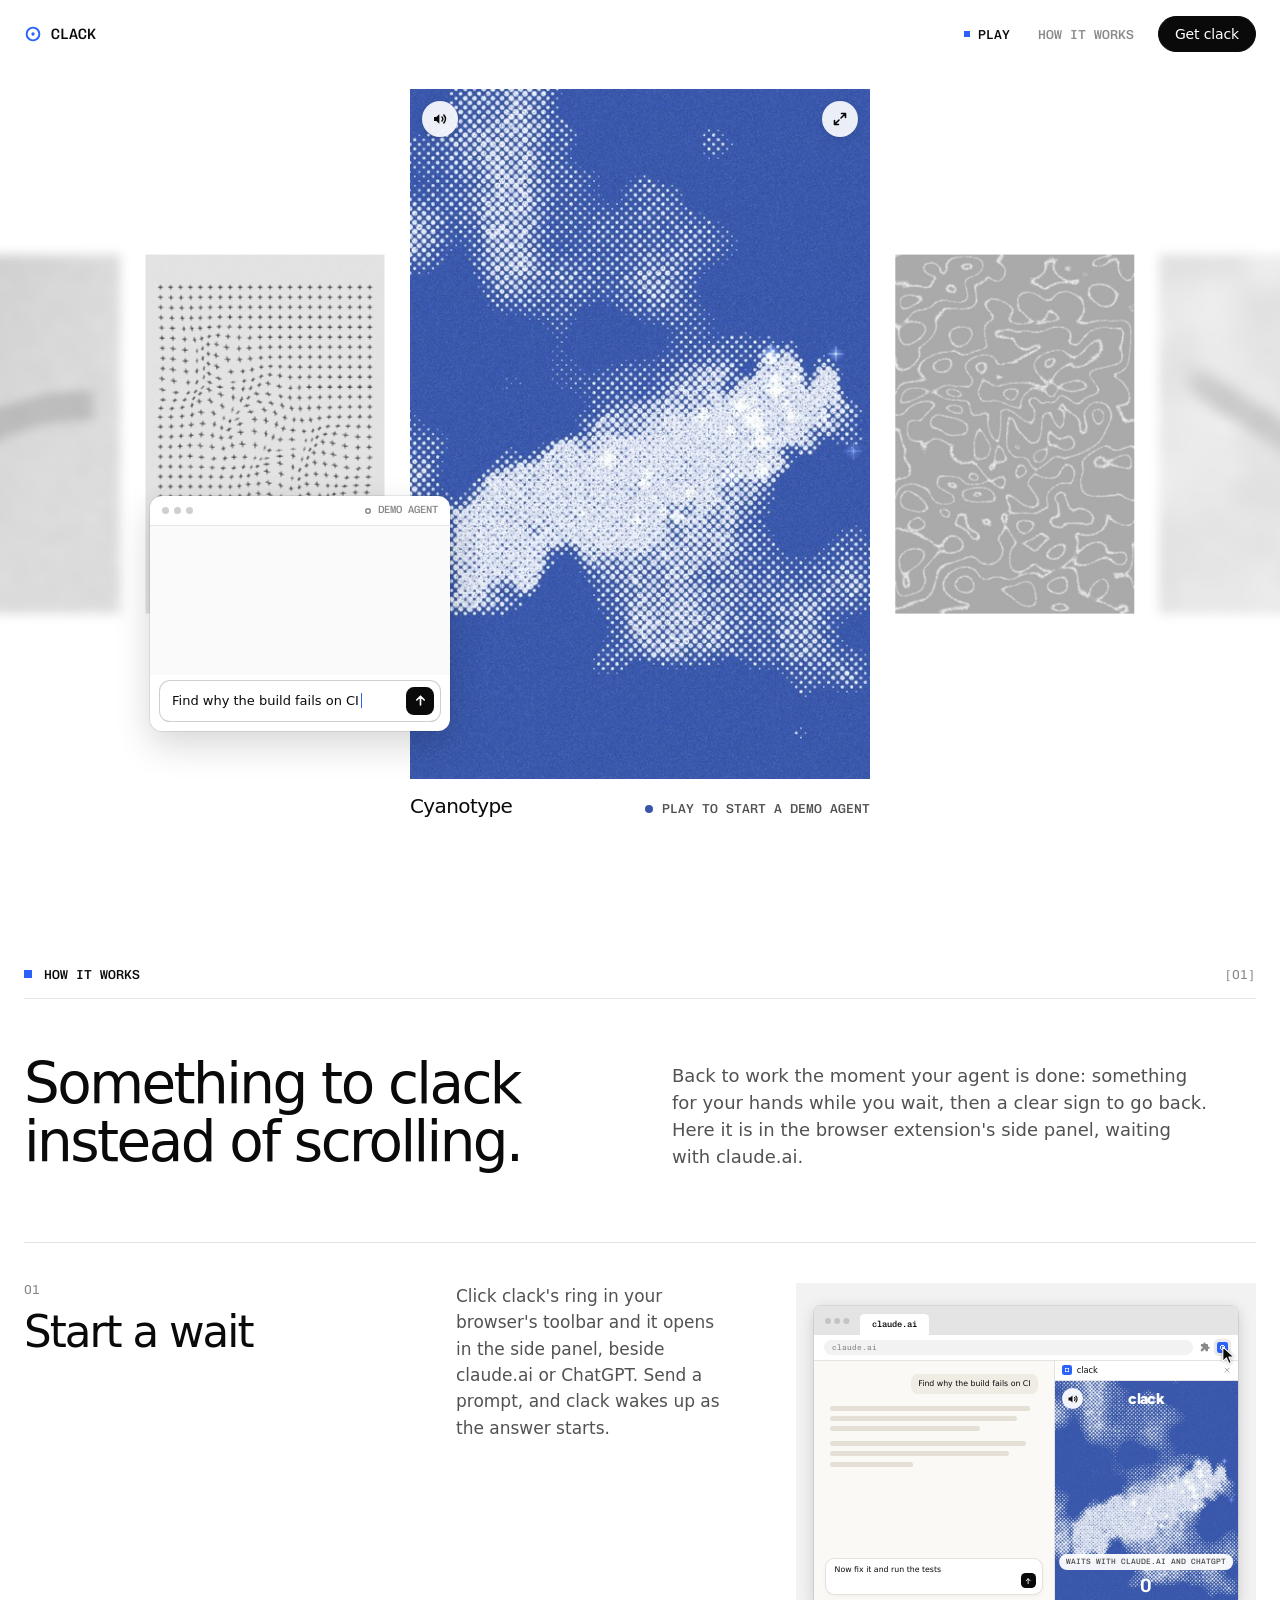
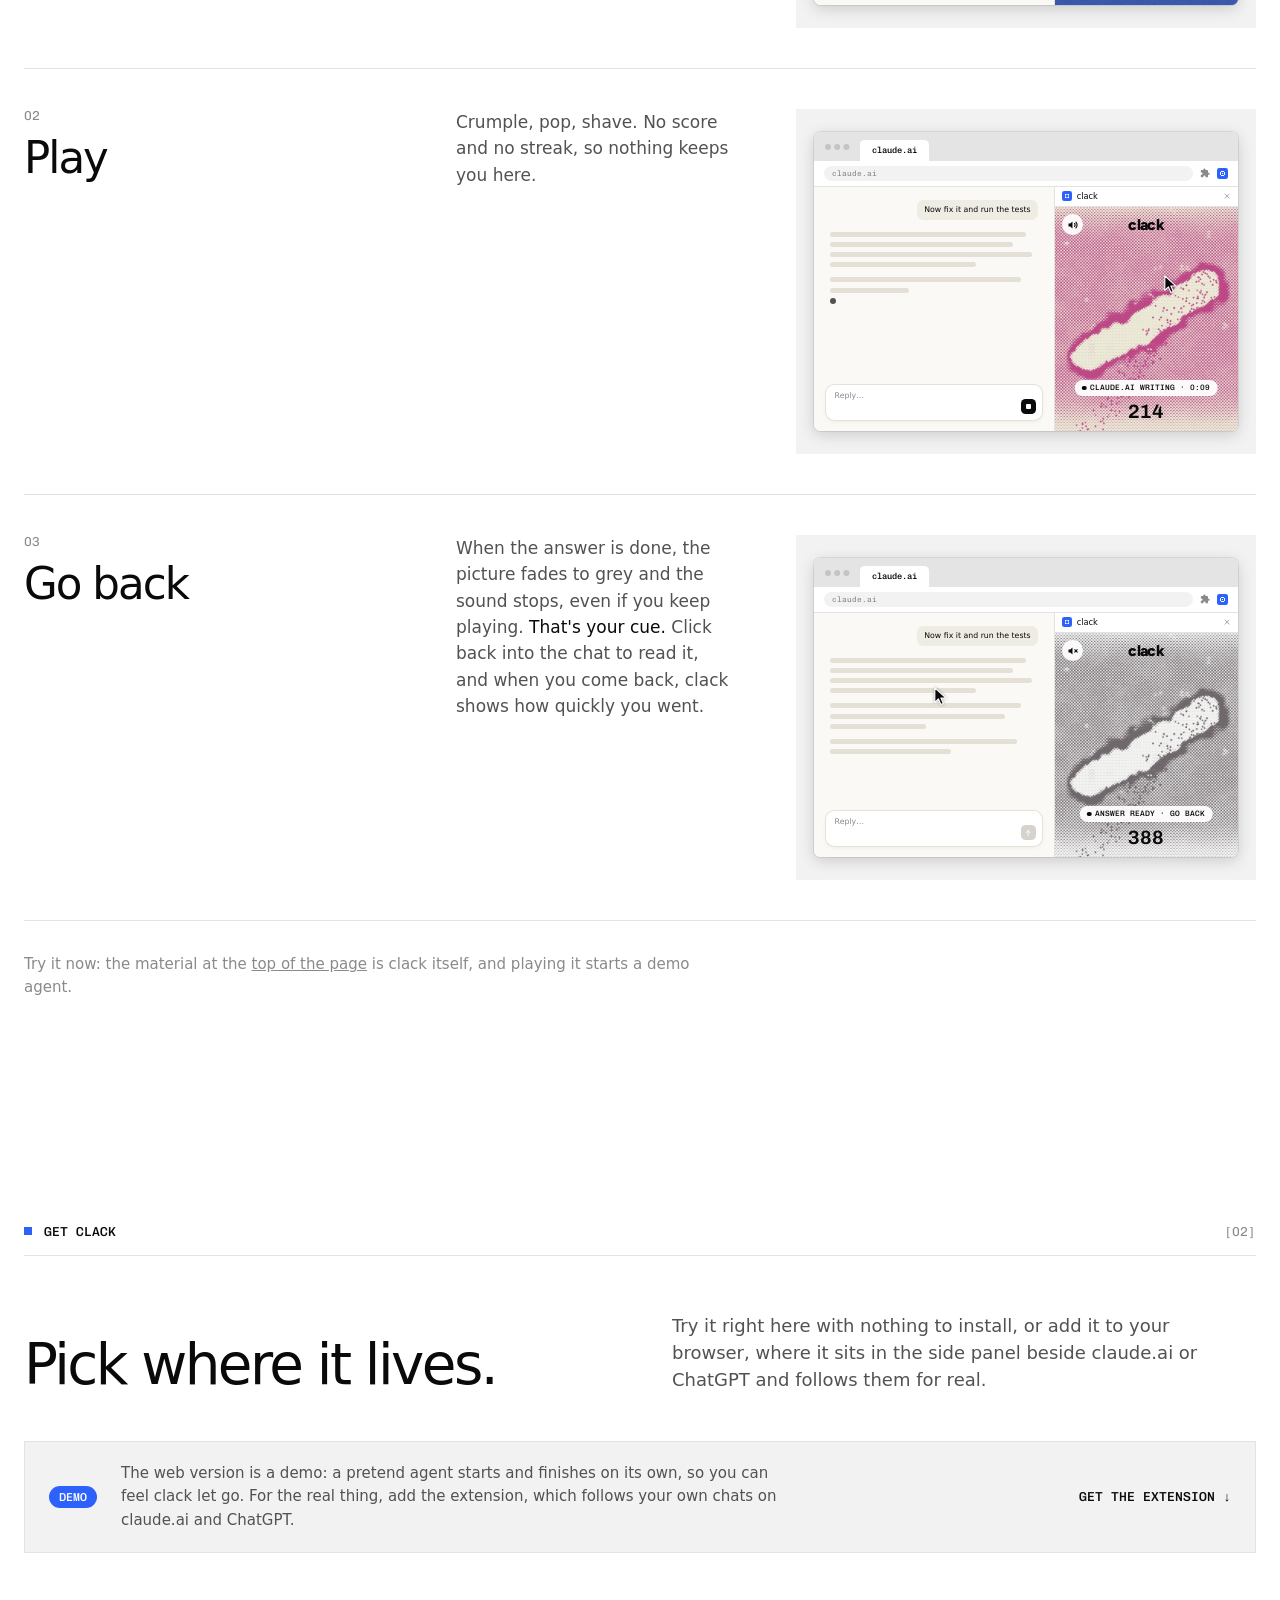
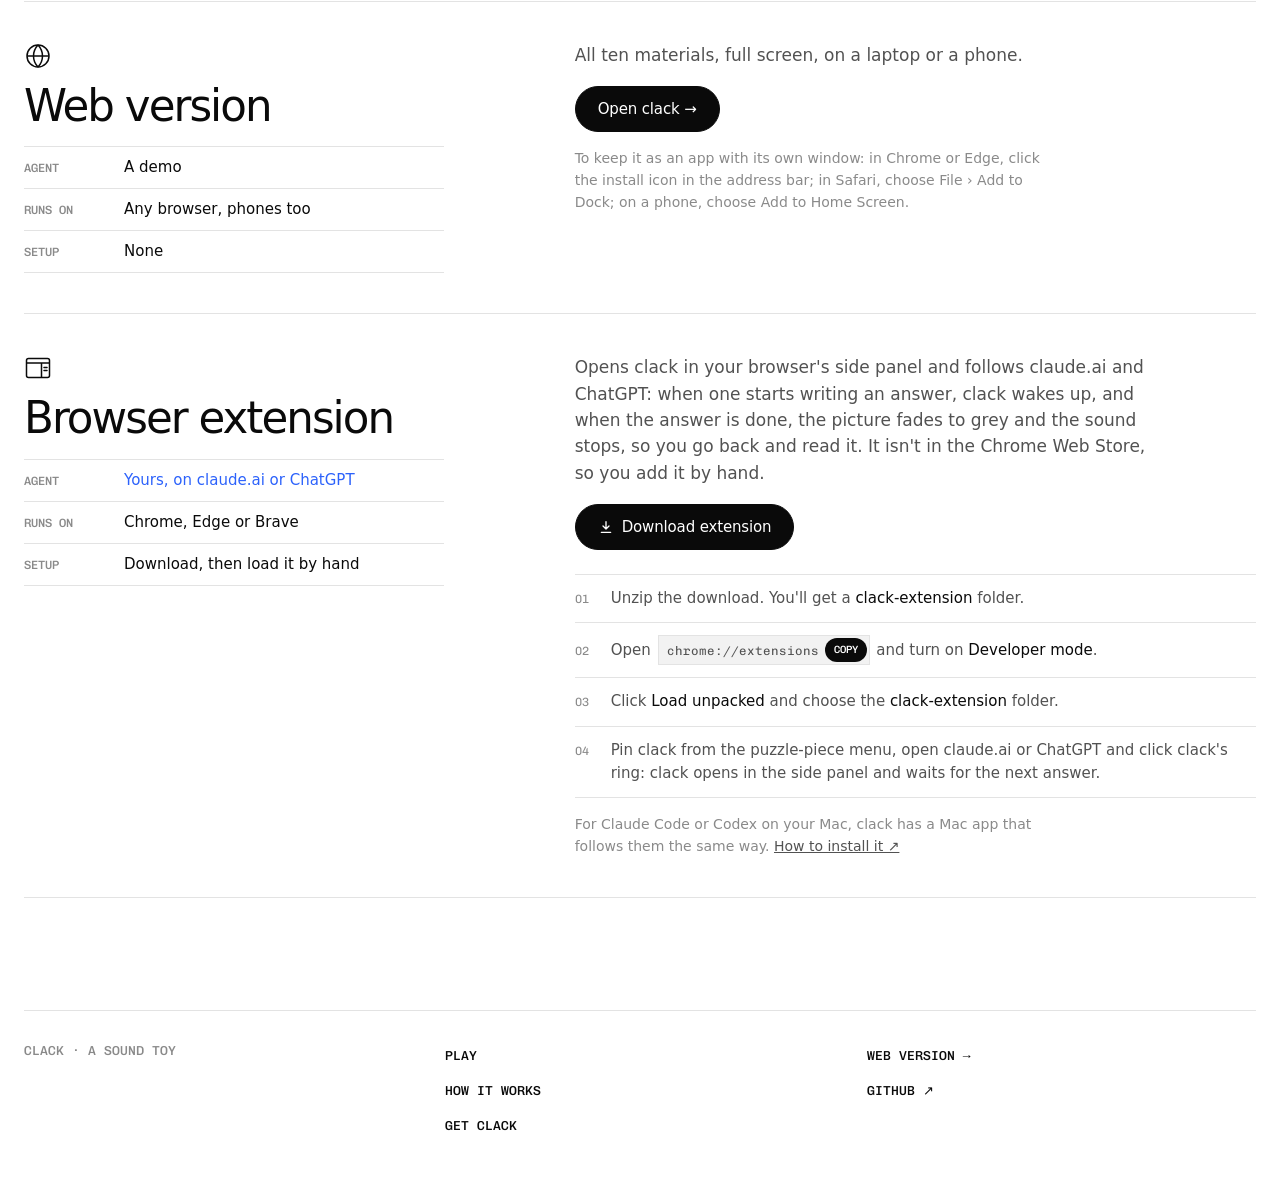
==== commit 5233793a: "The top of the clack website shows what clack is for with a picture instead of words. The line over " ====
--- a/site/index.html
+++ b/site/index.html
@@ -17,10 +17,11 @@
 <link rel="stylesheet" href="https://fonts.googleapis.com/css2?family=Chivo+Mono:wght@400;500&family=Figtree:wght@800&display=swap">
 <link rel="stylesheet" href="https://api.fontshare.com/v2/css?f[]=switzer@400,500,600&display=swap">
 <style>
-/* The clack website: one page that opens on what clack is, in a line over the ten materials turning round clack
-   itself, there to play without a click, then how it lets go of you and the two ways to have it (the web version and a browser extension). The design
-   system is quiet so the materials carry the colour: white paper, black type, grey for everything secondary, one
-   cobalt accent, hairlines between rows, mono capitals for labels and clack's own heavy wordmark for its name */
+/* The clack website: one page that opens on the ten materials turning round clack itself, there to play without a
+   click beside the window of the demo agent it waits on, then how it lets go of you and the two ways to have it (the
+   web version and a browser extension). The design system is quiet so the materials carry the colour: white paper,
+   black type, grey for everything secondary, one cobalt accent, hairlines between rows, mono capitals for labels and
+   clack's own heavy wordmark for its name */
 :root {
   /* colour */
   --bg: #ffffff; --bg-2: #f2f2f2; --bg-3: #e8ebe8;
@@ -87,16 +88,12 @@
 
 /* ---------- the cover: the ten materials in a ring you turn, the one in the middle big and in its colours, the rest
    smaller and grey, and blurred further out. The one in the middle is clack itself, there to play the moment the
-   pointer is on it, no click needed. Under it, a demo agent's line: playing starts it, and when it's done the
-   middle fades to grey like the rest, the way clack lets go of you ---------- */
-/* the middle is 2:3 like the pictures, as tall as the first screen leaves room for under the line over it (--lh, which
-   the script keeps to that line's height), never wider than most of a phone */
-.cover { --wc: min(calc(clamp(320px, 100svh - var(--bar-h) - 108px - var(--lh, 0px), 690px) * 2 / 3), 72vw); --hc: calc(var(--wc) * 3 / 2); padding-block: 20px 0; }
-/* over the ring, what clack is: the page's line on the left and what it does on the right, smaller than a section's so
-   the ring still has most of the first screen */
-.intro.lede { margin-bottom: 28px; }
-.lede h1 { font-size: clamp(30px, 3.2vw, 46px); }
-.lede p { font-size: 17px; }
+   pointer is on it, no click needed. Beside it, the demo agent's window, and under it the agent's line: playing
+   starts the agent, and when it's done the middle fades to grey like the rest, the way clack lets go of you ---------- */
+/* the middle is 2:3 like the pictures, as tall as the first screen leaves room for (less the agent's window, where it
+   sits over the ring), never wider than most of a phone */
+.cover { --wc: min(calc(clamp(360px, 100svh - var(--bar-h) - 108px - var(--awr, 0px), 690px) * 2 / 3), 72vw); --hc: calc(var(--wc) * 3 / 2);
+  position: relative; padding-block: 20px 0; }
 /* the ring runs the width of the window, as tall as the middle. Dragging it or swiping sideways turns it; up and down
    still scroll the page */
 .deck { position: relative; isolation: isolate; height: var(--hc); overflow: hidden; touch-action: pan-y; -webkit-user-select: none; user-select: none; }
@@ -146,6 +143,45 @@
   .agent, .again { justify-self: start; }
   .agent { margin-top: 8px; }
 }
+/* the demo agent's window, what clack waits on shown rather than told. Until clack is played, a prompt sits typed in
+   its box, ready to send; playing sends it, and the answer is written out line by line over the twelve seconds the
+   demo agent takes, with the stop button in the box. When it's done, the window is ringed in cobalt and a pointer
+   heads back to it from clack, which fades to grey; once you've gone back, it waits with the next prompt typed. It
+   hangs off the middle's left edge, low over the ring, and the pointer goes through it to clack */
+.aw { position: absolute; z-index: 1; top: calc(20px + var(--hc) - 48px); right: calc(50% + var(--wc) / 2 - 40px); translate: 0 -100%;
+  width: min(300px, 50% - var(--wc) / 2 + 40px - var(--gut)); margin: 0; overflow: hidden; border-radius: 12px; background: #fff; pointer-events: none;
+  box-shadow: 0 0 0 1px rgba(0,0,0,.08), 0 14px 36px rgba(0,0,0,.16); transition: box-shadow .4s; }
+.cover.call .aw { box-shadow: 0 0 0 2px var(--accent), 0 14px 36px rgba(0,0,0,.16); }
+/* its title bar, with a dot that pulses while the agent works, as on the line under the middle */
+.aw .tp { display: flex; align-items: center; gap: 5px; height: 30px; padding: 0 12px; border-bottom: 1px solid var(--line); }
+.aw .tp i { width: 7px; height: 7px; border-radius: 50%; background: var(--line-2); }
+.aw .tp span { display: inline-flex; align-items: center; gap: 7px; margin-left: auto; font: 500 10.5px/1 var(--font-mono); text-transform: uppercase; color: var(--ink-3); }
+.aw .tp b { width: 6px; height: 6px; border-radius: 50%; box-shadow: inset 0 0 0 1.5px var(--ink-3); }
+.cover.working .aw .tp b { background: var(--ink); box-shadow: none; animation: pulse 1.6s ease-in-out infinite; }
+/* the prompt sent, and the answer in lines of grey that grow as it's written (--p, how much of each, from the script) */
+.aw .ct { padding: 14px 14px 4px; background: #fafafa; }
+.aw .me { width: fit-content; max-width: 88%; margin: 0 0 12px auto; padding: 6px 10px; border-radius: 10px; background: var(--bg-2);
+  font-size: 13px; line-height: 1.3; white-space: nowrap; overflow: hidden; text-overflow: ellipsis; }
+.aw .me:empty { visibility: hidden; }
+.aw .me:empty::before { content: "\200b"; }
+.aw .ans i { display: block; width: calc(var(--w) * var(--p, 0)); height: 7px; margin-bottom: 7px; border-radius: 4px; background: #dcdcdc; transition: width .25s linear; }
+.aw .ans .p { margin-top: 13px; }
+/* the box: the next prompt typed with the caret after it and the send button, or, while the answer is written, the
+   stop button */
+.aw .box { position: relative; margin: 6px 10px 10px; height: 40px; padding: 0 46px 0 12px; border-radius: 10px; box-shadow: 0 0 0 1px var(--line-2);
+  font: 400 13px/40px var(--font-ui); color: var(--ink); white-space: nowrap; overflow: hidden; text-overflow: ellipsis; }
+.aw .box span::after { content: ""; display: inline-block; width: 1.5px; height: 15px; margin-left: 2px; vertical-align: -3px; background: var(--accent); animation: blink 1.1s steps(1) infinite; }
+.cover.working .aw .box { color: var(--ink-3); }
+.cover.working .aw .box span::after { display: none; }
+.aw .go { position: absolute; right: 6px; top: 6px; display: grid; place-items: center; width: 28px; height: 28px; border-radius: 8px; background: var(--ink); }
+.aw .go svg { width: 15px; height: 15px; }
+.cover.working .aw .go svg { display: none; }
+.cover.working .aw .go::before { content: ""; width: 9px; height: 9px; border-radius: 2px; background: #fff; }
+/* the pointer on its way back to the answer, from clack's side */
+.aw .ptr { position: absolute; left: 58%; top: 46%; width: 17px; fill: var(--ink); stroke: #fff; stroke-width: 1.4; stroke-linejoin: round;
+  filter: drop-shadow(0 1px 2px rgba(0,0,0,.3)); opacity: 0; translate: 150px 30px; transition: translate .2s, opacity .2s; }
+.cover.call .aw .ptr { opacity: 1; translate: 0 0; transition: translate 1.1s cubic-bezier(.2,.8,.2,1) .4s, opacity .3s .4s; }
+@keyframes blink { 50% { opacity: 0; } }
 
 /* ---------- white chips that read over every picture: the sound, which shows whether clack is heard and mutes or
    unmutes it, and the way to a bigger clack or out of it ---------- */
@@ -326,6 +362,12 @@
   .intro { margin-bottom: 48px; }
   .how .row { grid-template-rows: none; }
   .how .row .scr { grid-column: auto; grid-row: auto; max-width: 520px; }
+  /* without room beside the middle, the agent's window sits over the ring as wide as the middle, with fewer lines, and
+     the ring gives up that room on a short screen */
+  .cover { --awr: 214px; }
+  .aw { position: relative; top: auto; right: auto; translate: none; width: var(--wc); margin: 0 auto 14px; }
+  .aw .ans i:nth-child(n+5) { display: none; }
+  .aw .ptr { top: 38%; }
   footer .wrap > div { grid-template-columns: repeat(2, minmax(0, 1fr)); }
   footer .wrap > div > :first-child { grid-column: 1 / -1; }
 }
@@ -359,7 +401,7 @@
 }
 @media (prefers-reduced-motion: reduce) {
   html { scroll-behavior: auto; }
-  .scr, .scr *, .agent .dot { animation: none !important; }
+  .scr, .scr *, .agent .dot, .aw * { animation: none !important; }
   .dlg[open], .dlg[open]::backdrop { animation: none; }
   *, *::before, *::after { transition: none !important; }
 }
@@ -382,10 +424,12 @@
 
 <main>
   <section class="cover" id="play" aria-label="Play" style="--c1:#3857ab">
-    <div class="wrap"><div class="intro lede" id="lede">
-      <h1>Something to clack instead of scrolling.</h1>
-      <p>Ten materials to press, pop and shave while Claude, ChatGPT or another AI agent works for you. When it's done, clack fades to grey and goes quiet: your cue to go back.</p>
-    </div></div>
+    <figure class="aw" id="aw" aria-hidden="true">
+      <div class="tp"><i></i><i></i><i></i><span><b></b>Demo agent</span></div>
+      <div class="ct"><p class="me" id="awMe"></p><div class="ans"><i style="--w:96%"></i><i style="--w:88%"></i><i style="--w:70%"></i><i class="p" style="--w:92%"></i><i style="--w:84%"></i><i style="--w:46%"></i></div></div>
+      <div class="box"><span id="awBox">Find why the build fails on CI</span><i class="go"><svg viewBox="0 0 24 24" fill="none" stroke="#fff" stroke-width="2.6" stroke-linecap="round" stroke-linejoin="round"><path d="M12 19V5m-6 6 6-6 6 6"/></svg></i></div>
+      <svg class="ptr" viewBox="0 0 16 24"><path d="M1 1v18l4.5-4.2 3.1 7 3-1.3-3-6.9h6.1z"/></svg>
+    </figure>
     <div class="deck" id="deck" role="region" aria-roledescription="carousel" aria-label="Ten materials">
       <ul class="cards" id="cards"></ul>
       <div class="live" id="live"></div>
@@ -405,8 +449,8 @@
     <div class="wrap">
       <div class="sh"><span>How it works</span><span class="idx">[01]</span></div>
       <div class="intro">
-        <h2>It lets go the moment your agent is done.</h2>
-        <p>A wait in three moments, with clack in the browser extension's side panel beside claude.ai.</p>
+        <h1>Something to clack instead of scrolling.</h1>
+        <p>Back to work the moment your agent is done: something for your hands while you wait, then a clear sign to go back. Here it is in the browser extension's side panel, waiting with claude.ai.</p>
       </div>
       <ol class="rows">
         <li class="row work">
@@ -817,7 +861,7 @@
     const begin = e => {
       if (!e.isTrusted) return;
       live.touched = live.dirty = true;
-      if (!live.started && live.ag) { live.started = true; live.ag.start(); speak(); }
+      if (!live.started && live.ag) ask();
     };
     win.addEventListener('pointermove', begin, { passive: true });
     win.addEventListener('pointerdown', begin);
@@ -927,8 +971,16 @@
   }
 
   // the line under the middle speaks for clack's demo agent there, in the words clack uses: ready to start, working
-  // and for how long, done, and once you've gone back (left the middle after it let go) just done
-  const line = $('agentLine'), again = $('again');
+  // and for how long, done, and once you've gone back (left the middle after it let go) just done. The agent's window
+  // shows the same: each prompt sent in turn, its answer written over the twelve seconds the demo agent takes
+  // (DEMO_MS in play/), and the next prompt typed, ready for the next wait
+  const line = $('agentLine'), again = $('again'), awMe = $('awMe'), awBox = $('awBox'), awLines = [...$('aw').querySelectorAll('.ans i')];
+  const ASKS = ['Find why the build fails on CI', 'Now fix it and run the tests', 'Write up what changed'];
+  let asked = 0;
+  function ask() {
+    awMe.textContent = ASKS[asked++ % ASKS.length];
+    live.started = true; live.ag.start(); speak();
+  }
   const clock = ms => { const s = Math.floor(ms / 1000); return Math.floor(s / 60) + ':' + String(s % 60).padStart(2, '0'); };
   function speak() {
     const AG = live.ag && live.ag.AG, s = AG ? AG.state : 'idle';
@@ -939,17 +991,19 @@
       : 'Play to start a demo agent';
     cover.classList.toggle('working', mode === 'working');
     cover.classList.toggle('done', mode === 'done');
+    cover.classList.toggle('call', s === 'done');
     if (line.textContent !== text) line.textContent = text;
+    const p = mode === 'working' ? Math.min(1, (Date.now() - AG.startAt) / 12000) : +(mode === 'done');
+    awLines.forEach((l, k) => l.style.setProperty('--p', Math.max(0, Math.min(1, p * awLines.length - k)).toFixed(3)));
+    const next = mode === 'working' ? 'Reply…' : ASKS[asked % ASKS.length];
+    if (awBox.textContent !== next) awBox.textContent = next;
     // the middle card greys with clack as it lets go, for when the ring turns away from it
     const g = s === 'done' ? .25 + .75 * AG.grip : 1;
     if (g !== sat) { sat = g; draw(); }
   }
-  again.addEventListener('click', () => { if (!live.ag) return; live.started = true; live.ag.start(); speak(); });
+  again.addEventListener('click', () => { if (live.ag) ask(); });
   setInterval(speak, 250);
 
-  // the line over the ring takes some of the first screen, and the ring gives that room up
-  const lede = $('lede');
-  new ResizeObserver(() => cover.style.setProperty('--lh', lede.offsetHeight + parseFloat(getComputedStyle(lede).marginBottom) + 'px')).observe(lede);
   new ResizeObserver(measure).observe(box);
   measure(); rest(); speak();
 })();
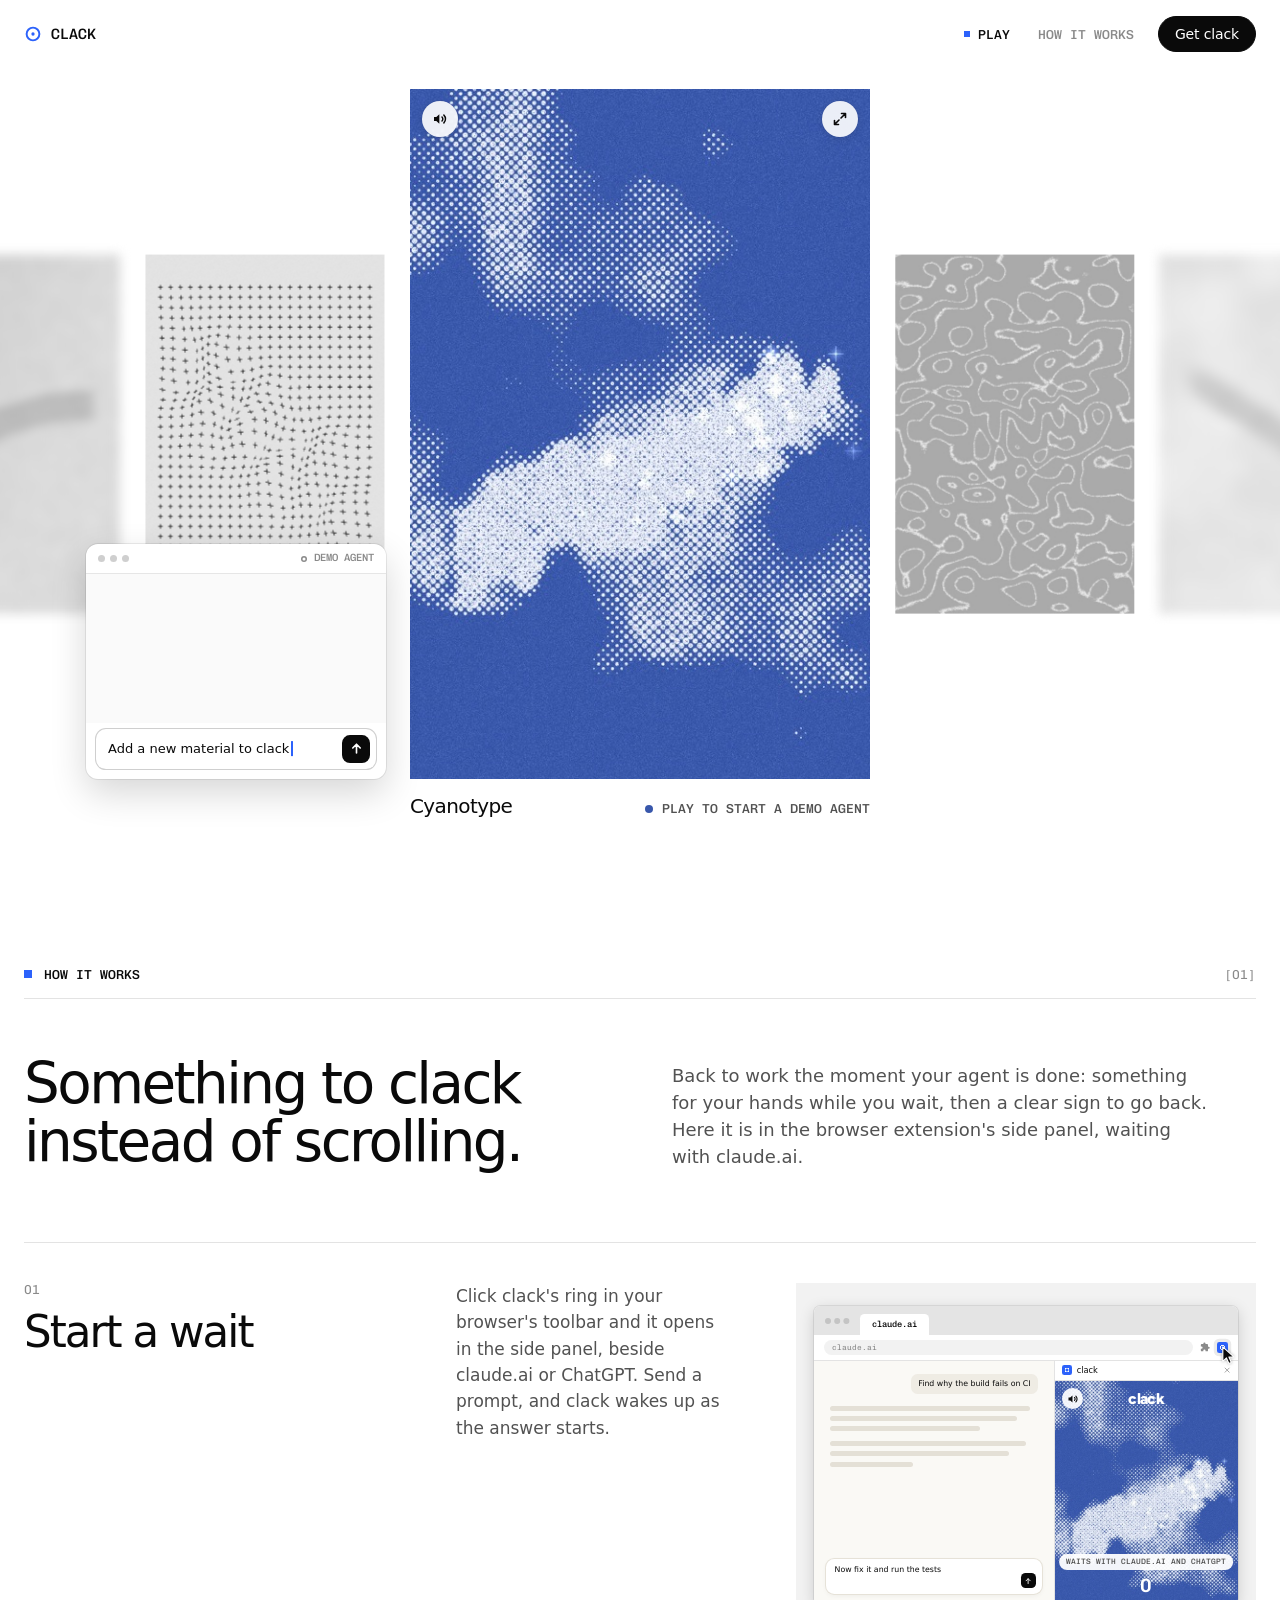
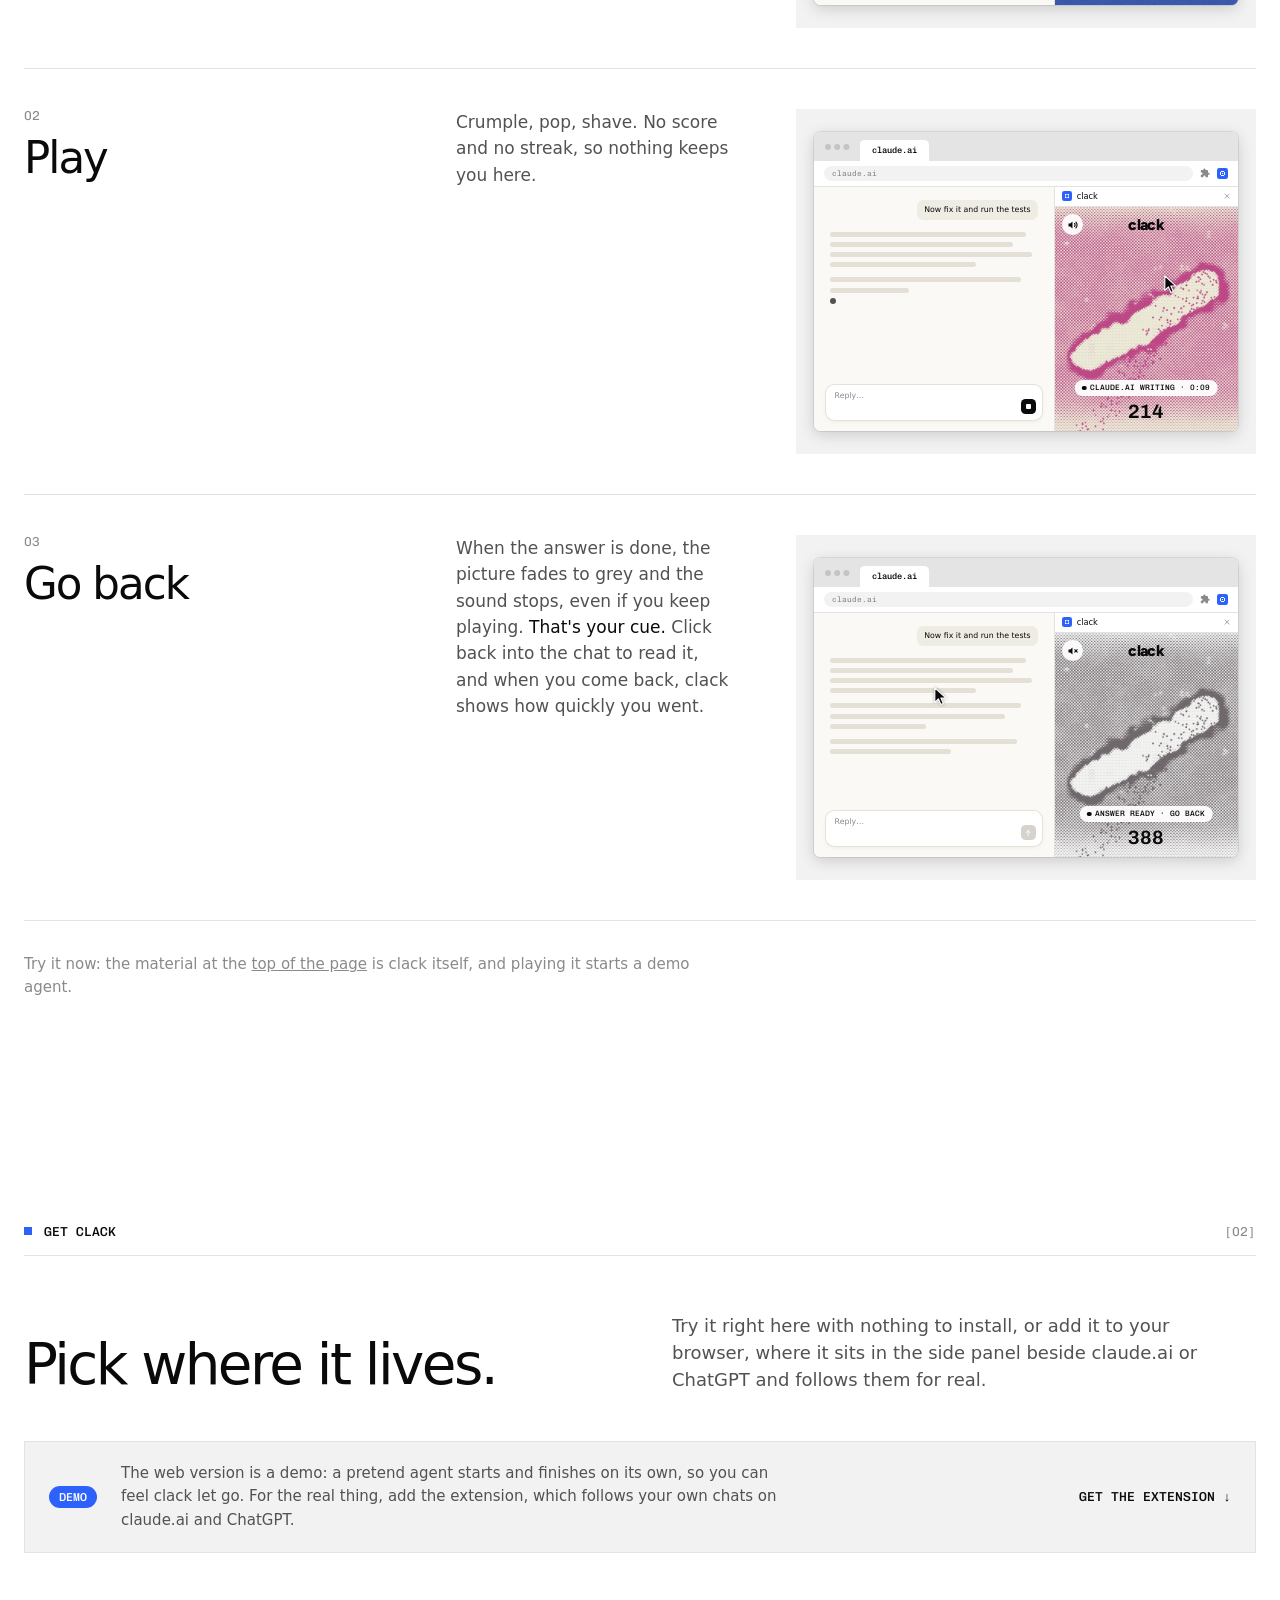
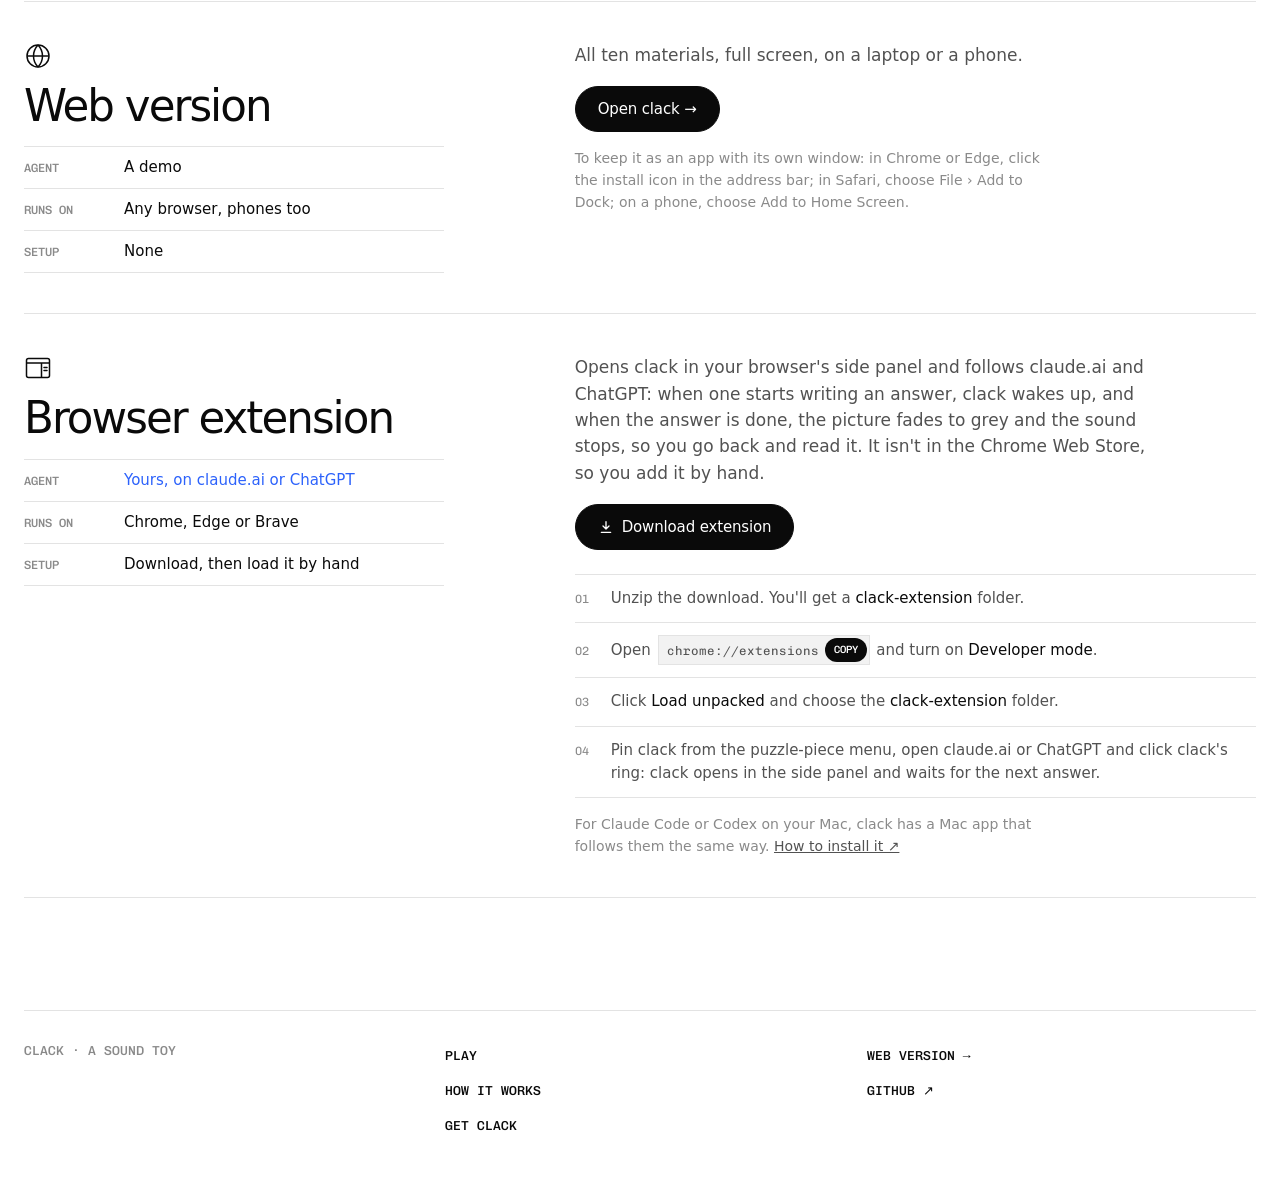
==== commit 62ca798f: "The demo agent's window at the top of the clack website no longer covers clack. It stands a gap to t" ====
--- a/site/index.html
+++ b/site/index.html
@@ -146,10 +146,11 @@
 /* the demo agent's window, what clack waits on shown rather than told. Until clack is played, a prompt sits typed in
    its box, ready to send; playing sends it, and the answer is written out line by line over the twelve seconds the
    demo agent takes, with the stop button in the box. When it's done, the window is ringed in cobalt and a pointer
-   heads back to it from clack, which fades to grey; once you've gone back, it waits with the next prompt typed. It
-   hangs off the middle's left edge, low over the ring, and the pointer goes through it to clack */
-.aw { position: absolute; z-index: 1; top: calc(20px + var(--hc) - 48px); right: calc(50% + var(--wc) / 2 - 40px); translate: 0 -100%;
-  width: min(300px, 50% - var(--wc) / 2 + 40px - var(--gut)); margin: 0; overflow: hidden; border-radius: 12px; background: #fff; pointer-events: none;
+   heads back to it from clack, which fades to grey; once you've gone back, it waits with the next prompt typed. The
+   prompts are ones you might send about clack itself. It stands a gap to the left of the middle, level with its foot,
+   over the next cards in the ring but clear of clack, and narrows to the room there */
+.aw { position: absolute; z-index: 1; top: calc(20px + var(--hc)); right: calc(50% + var(--wc) / 2 + 24px); translate: 0 -100%;
+  width: clamp(180px, 50% - var(--wc) / 2 - 24px - var(--gut), 300px); margin: 0; overflow: hidden; border-radius: 12px; background: #fff;
   box-shadow: 0 0 0 1px rgba(0,0,0,.08), 0 14px 36px rgba(0,0,0,.16); transition: box-shadow .4s; }
 .cover.call .aw { box-shadow: 0 0 0 2px var(--accent), 0 14px 36px rgba(0,0,0,.16); }
 /* its title bar, with a dot that pulses while the agent works, as on the line under the middle */
@@ -427,7 +428,7 @@
     <figure class="aw" id="aw" aria-hidden="true">
       <div class="tp"><i></i><i></i><i></i><span><b></b>Demo agent</span></div>
       <div class="ct"><p class="me" id="awMe"></p><div class="ans"><i style="--w:96%"></i><i style="--w:88%"></i><i style="--w:70%"></i><i class="p" style="--w:92%"></i><i style="--w:84%"></i><i style="--w:46%"></i></div></div>
-      <div class="box"><span id="awBox">Find why the build fails on CI</span><i class="go"><svg viewBox="0 0 24 24" fill="none" stroke="#fff" stroke-width="2.6" stroke-linecap="round" stroke-linejoin="round"><path d="M12 19V5m-6 6 6-6 6 6"/></svg></i></div>
+      <div class="box"><span id="awBox">Add a new material to clack</span><i class="go"><svg viewBox="0 0 24 24" fill="none" stroke="#fff" stroke-width="2.6" stroke-linecap="round" stroke-linejoin="round"><path d="M12 19V5m-6 6 6-6 6 6"/></svg></i></div>
       <svg class="ptr" viewBox="0 0 16 24"><path d="M1 1v18l4.5-4.2 3.1 7 3-1.3-3-6.9h6.1z"/></svg>
     </figure>
     <div class="deck" id="deck" role="region" aria-roledescription="carousel" aria-label="Ten materials">
@@ -975,7 +976,7 @@
   // shows the same: each prompt sent in turn, its answer written over the twelve seconds the demo agent takes
   // (DEMO_MS in play/), and the next prompt typed, ready for the next wait
   const line = $('agentLine'), again = $('again'), awMe = $('awMe'), awBox = $('awBox'), awLines = [...$('aw').querySelectorAll('.ans i')];
-  const ASKS = ['Find why the build fails on CI', 'Now fix it and run the tests', 'Write up what changed'];
+  const ASKS = ['Add a new material to clack', 'Make Bubble Wrap pop louder', "Write clack's release notes"];
   let asked = 0;
   function ask() {
     awMe.textContent = ASKS[asked++ % ASKS.length];
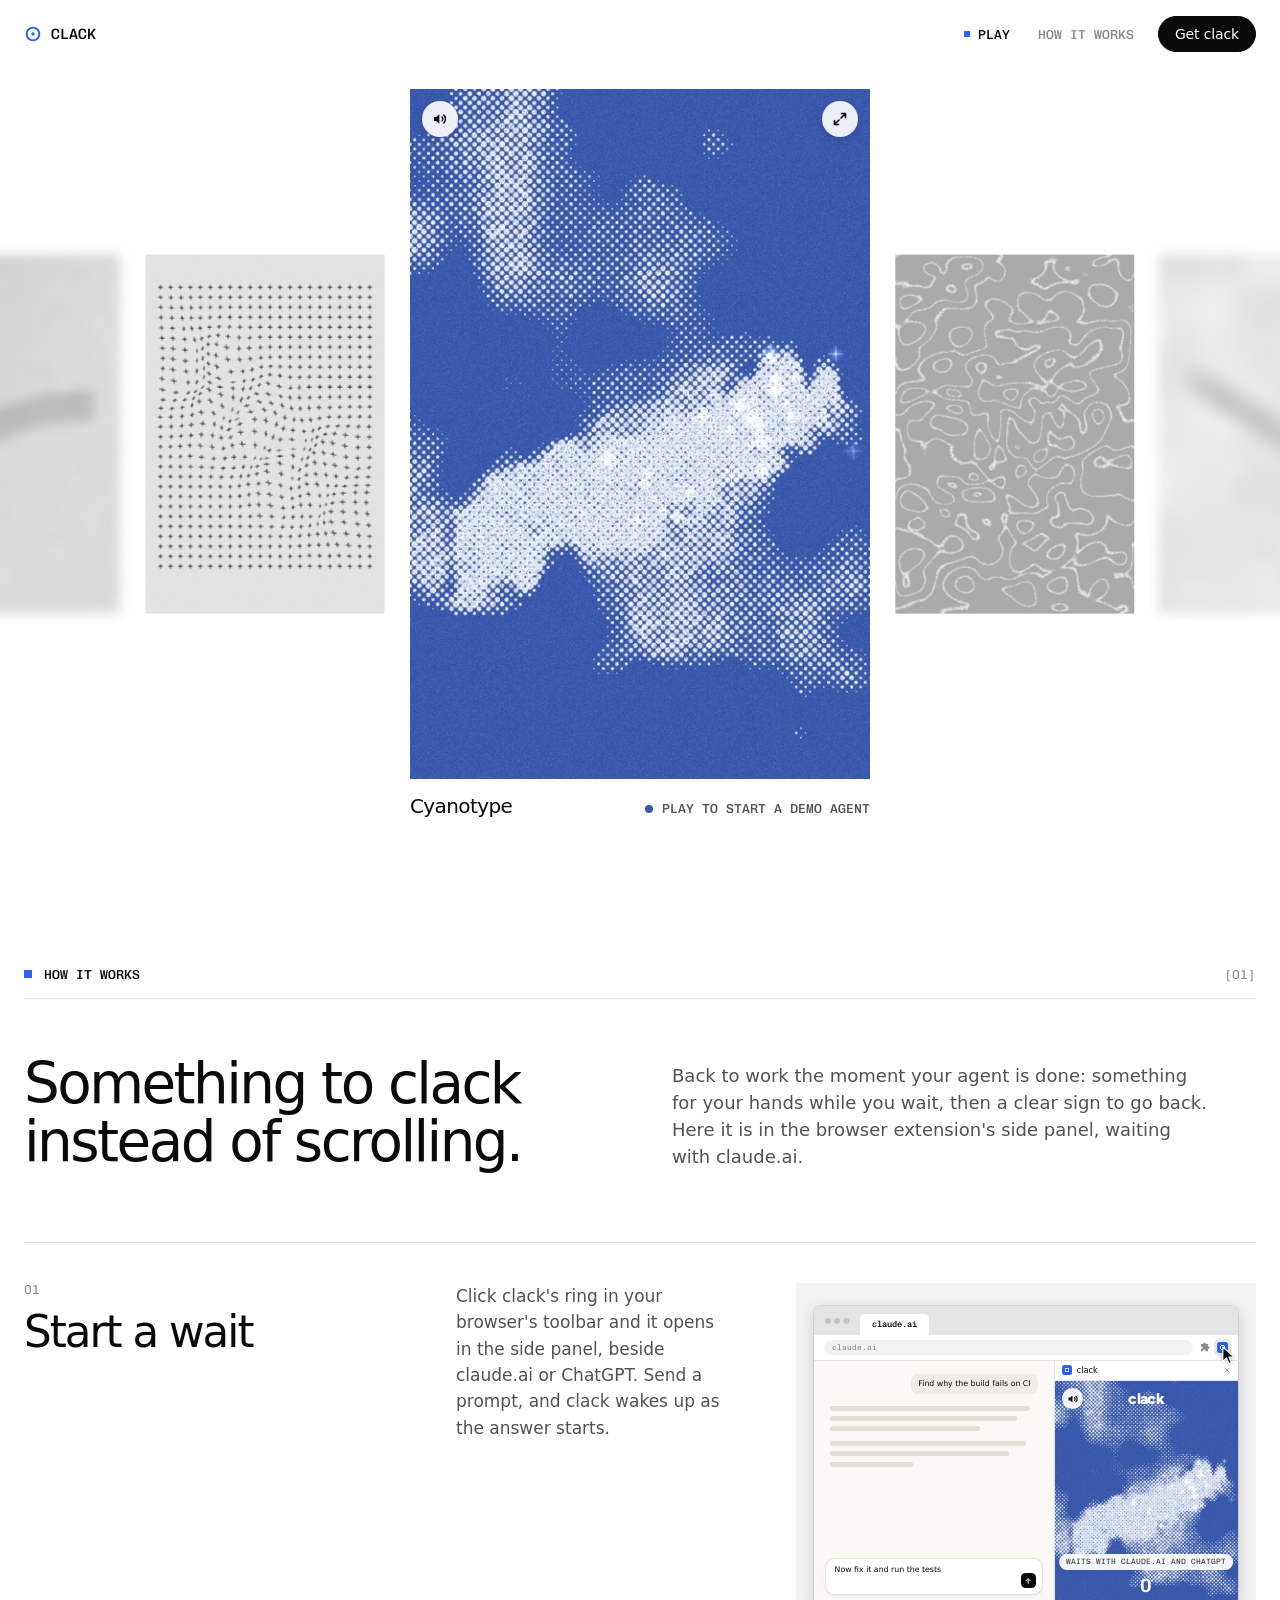
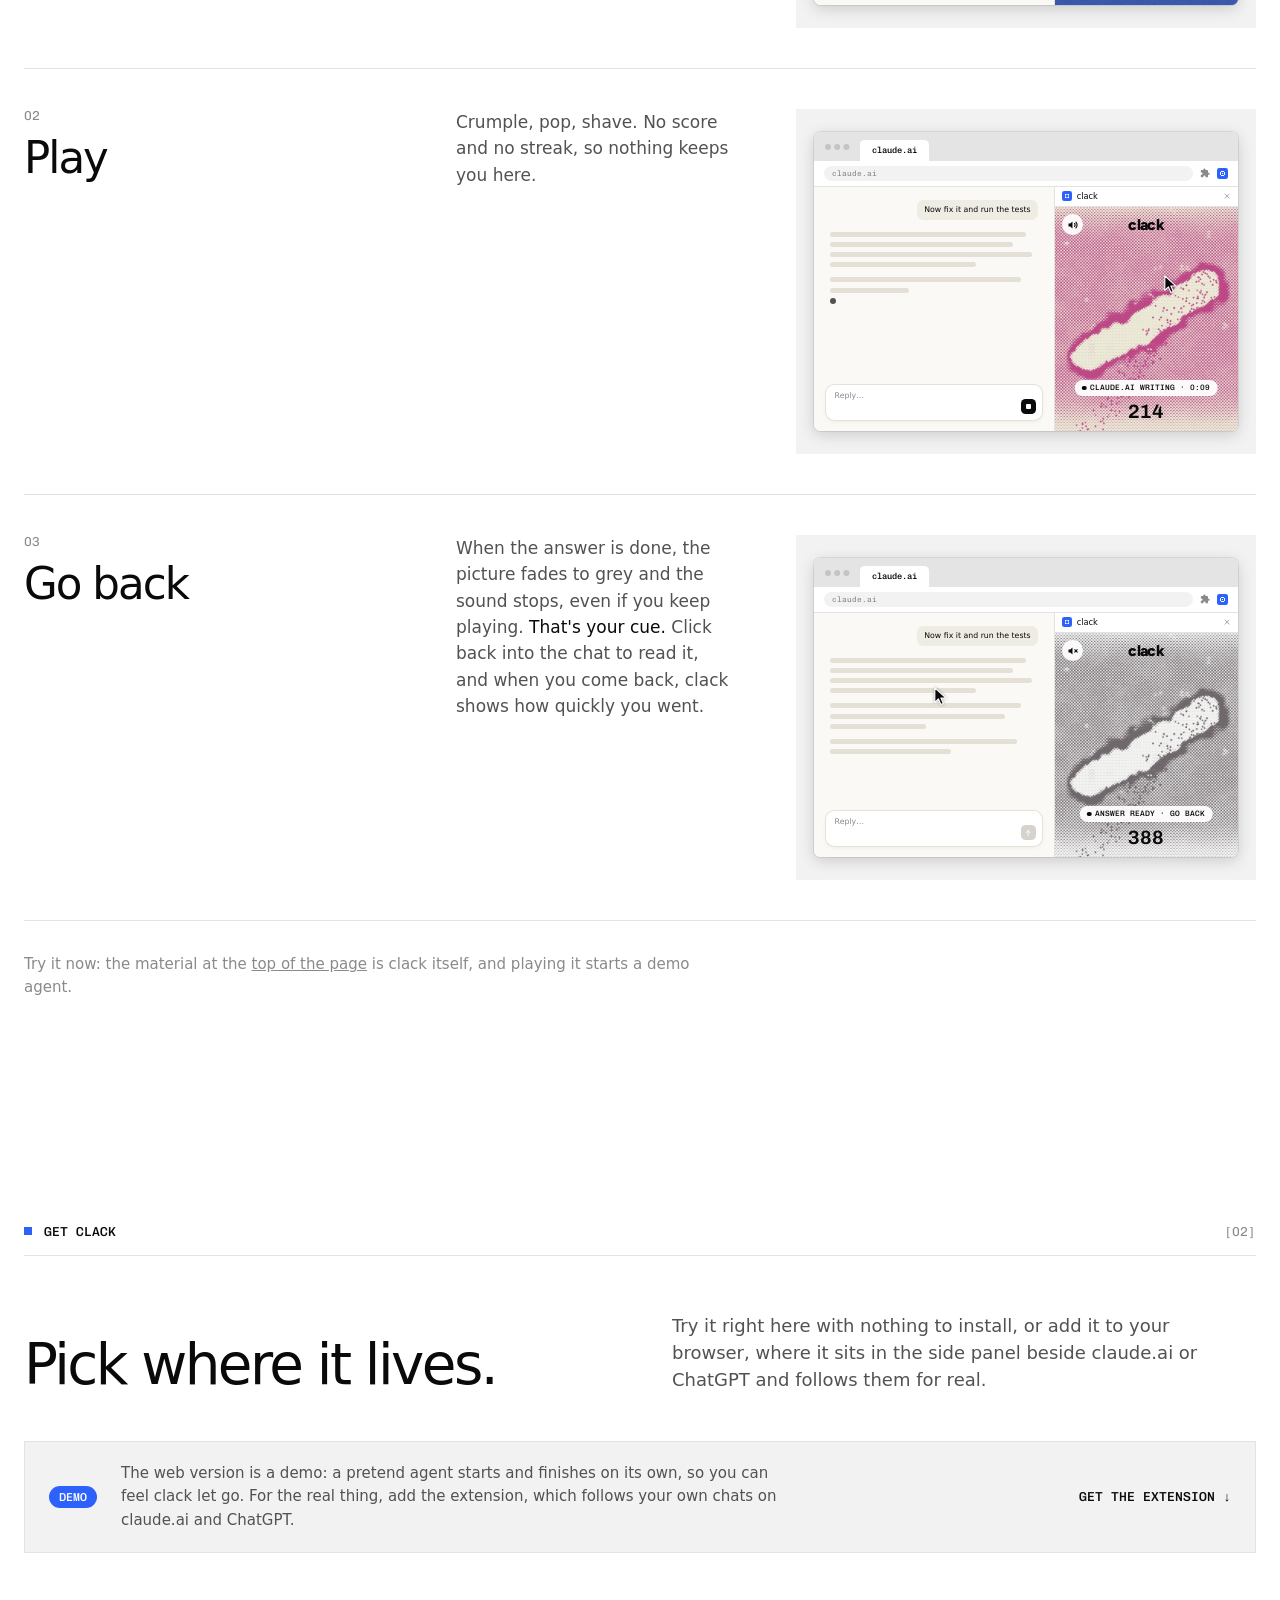
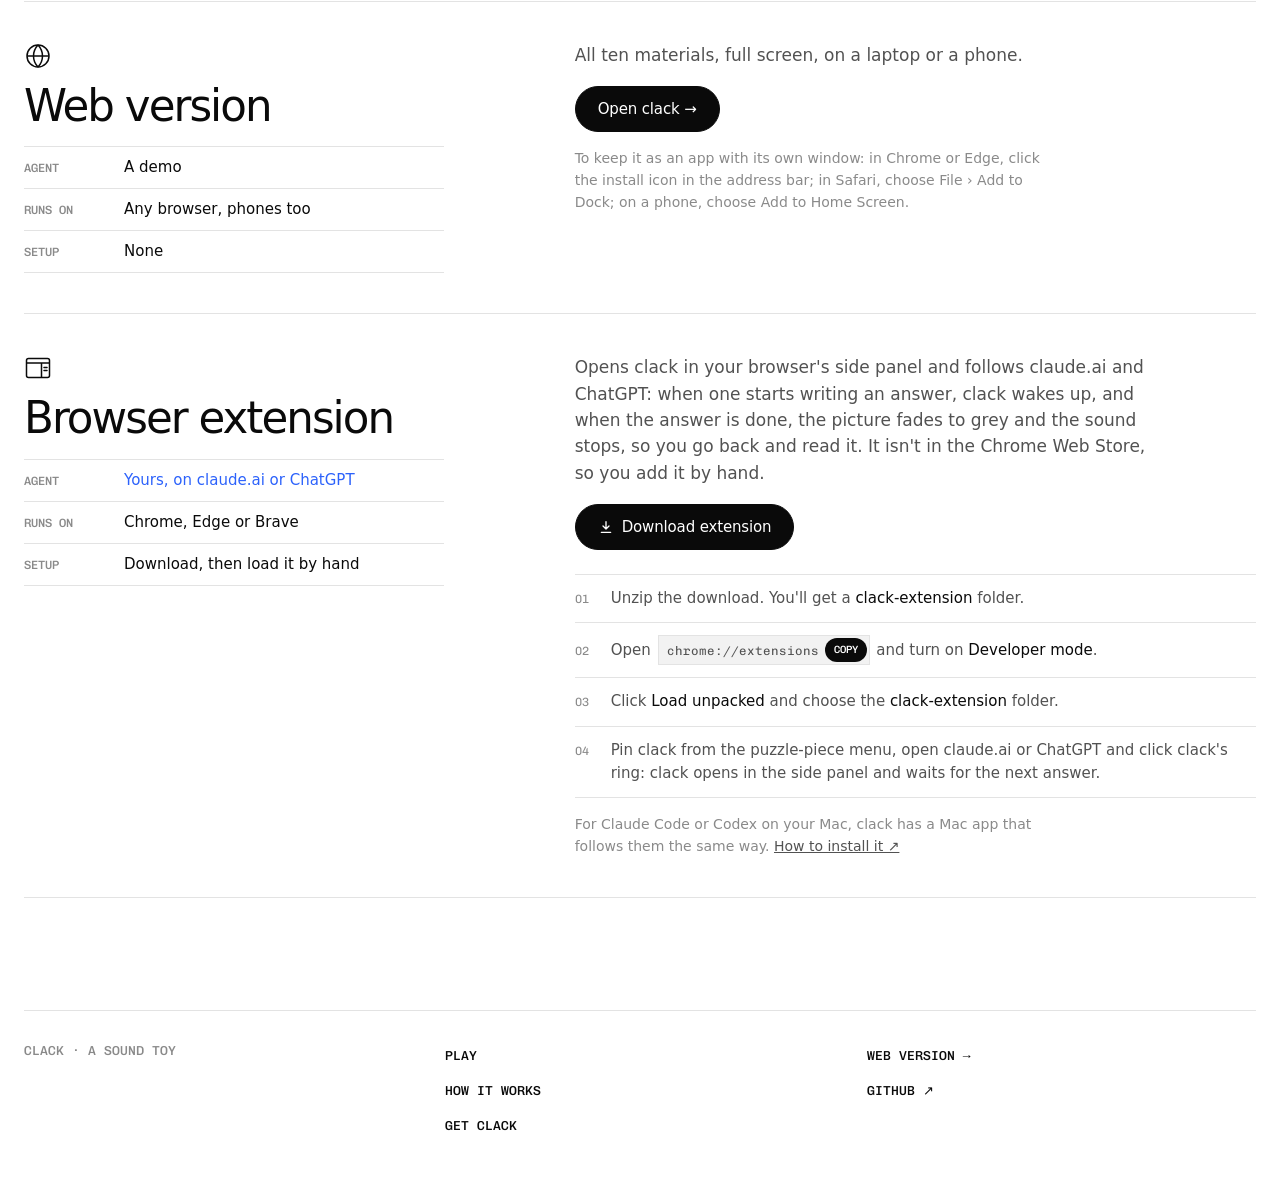
==== commit d322ad43: "The demo agent's window at the top of the clack website is gone, and clack in the middle of the ring" ====
--- a/site/index.html
+++ b/site/index.html
@@ -18,10 +18,9 @@
 <link rel="stylesheet" href="https://api.fontshare.com/v2/css?f[]=switzer@400,500,600&display=swap">
 <style>
 /* The clack website: one page that opens on the ten materials turning round clack itself, there to play without a
-   click beside the window of the demo agent it waits on, then how it lets go of you and the two ways to have it (the
-   web version and a browser extension). The design system is quiet so the materials carry the colour: white paper,
-   black type, grey for everything secondary, one cobalt accent, hairlines between rows, mono capitals for labels and
-   clack's own heavy wordmark for its name */
+   click, then how it lets go of you and the two ways to have it (the web version and a browser extension). The design
+   system is quiet so the materials carry the colour: white paper, black type, grey for everything secondary, one
+   cobalt accent, hairlines between rows, mono capitals for labels and clack's own heavy wordmark for its name */
 :root {
   /* colour */
   --bg: #ffffff; --bg-2: #f2f2f2; --bg-3: #e8ebe8;
@@ -87,13 +86,11 @@
 .menu { display: none; }
 
 /* ---------- the cover: the ten materials in a ring you turn, the one in the middle big and in its colours, the rest
-   smaller and grey, and blurred further out. The one in the middle is clack itself, there to play the moment the
-   pointer is on it, no click needed. Beside it, the demo agent's window, and under it the agent's line: playing
-   starts the agent, and when it's done the middle fades to grey like the rest, the way clack lets go of you ---------- */
-/* the middle is 2:3 like the pictures, as tall as the first screen leaves room for (less the agent's window, where it
-   sits over the ring), never wider than most of a phone */
-.cover { --wc: min(calc(clamp(360px, 100svh - var(--bar-h) - 108px - var(--awr, 0px), 690px) * 2 / 3), 72vw); --hc: calc(var(--wc) * 3 / 2);
-  position: relative; padding-block: 20px 0; }
+   smaller and grey, and blurred further out. The one in the middle is clack itself with its count, there to play the
+   moment the pointer is on it, no click needed. Under it, a demo agent's line: playing starts it, and when it's done
+   the middle fades to grey like the rest, the way clack lets go of you ---------- */
+/* the middle is 2:3 like the pictures, as tall as the first screen leaves room for, never wider than most of a phone */
+.cover { --wc: min(calc(clamp(360px, 100svh - var(--bar-h) - 108px, 690px) * 2 / 3), 72vw); --hc: calc(var(--wc) * 3 / 2); padding-block: 20px 0; }
 /* the ring runs the width of the window, as tall as the middle. Dragging it or swiping sideways turns it; up and down
    still scroll the page */
 .deck { position: relative; isolation: isolate; height: var(--hc); overflow: hidden; touch-action: pan-y; -webkit-user-select: none; user-select: none; }
@@ -143,47 +140,6 @@
   .agent, .again { justify-self: start; }
   .agent { margin-top: 8px; }
 }
-/* the demo agent's window, what clack waits on shown rather than told. Until clack is played, a prompt sits typed in
-   its box, ready to send; playing sends it, and the answer is written out line by line over the twelve seconds the
-   demo agent takes, with the stop button in the box. When it's done, the window is ringed in cobalt and a pointer
-   heads back to it from clack, which fades to grey; once you've gone back, it waits with the next prompt typed. The
-   prompts are ones you might send about clack itself. It stands a gap to the left of the middle, level with its foot,
-   over the next cards in the ring but clear of clack, and narrows to the room there */
-.aw { position: absolute; z-index: 1; top: calc(20px + var(--hc)); right: calc(50% + var(--wc) / 2 + 24px); translate: 0 -100%;
-  width: clamp(180px, 50% - var(--wc) / 2 - 24px - var(--gut), 300px); margin: 0; overflow: hidden; border-radius: 12px; background: #fff;
-  box-shadow: 0 0 0 1px rgba(0,0,0,.08), 0 14px 36px rgba(0,0,0,.16); transition: box-shadow .4s; }
-.cover.call .aw { box-shadow: 0 0 0 2px var(--accent), 0 14px 36px rgba(0,0,0,.16); }
-/* its title bar, with a dot that pulses while the agent works, as on the line under the middle */
-.aw .tp { display: flex; align-items: center; gap: 5px; height: 30px; padding: 0 12px; border-bottom: 1px solid var(--line); }
-.aw .tp i { width: 7px; height: 7px; border-radius: 50%; background: var(--line-2); }
-.aw .tp span { display: inline-flex; align-items: center; gap: 7px; margin-left: auto; font: 500 10.5px/1 var(--font-mono); text-transform: uppercase; color: var(--ink-3); }
-.aw .tp b { width: 6px; height: 6px; border-radius: 50%; box-shadow: inset 0 0 0 1.5px var(--ink-3); }
-.cover.working .aw .tp b { background: var(--ink); box-shadow: none; animation: pulse 1.6s ease-in-out infinite; }
-/* the prompt sent, and the answer in lines of grey that grow as it's written (--p, how much of each, from the script) */
-.aw .ct { padding: 14px 14px 4px; background: #fafafa; }
-.aw .me { width: fit-content; max-width: 88%; margin: 0 0 12px auto; padding: 6px 10px; border-radius: 10px; background: var(--bg-2);
-  font-size: 13px; line-height: 1.3; white-space: nowrap; overflow: hidden; text-overflow: ellipsis; }
-.aw .me:empty { visibility: hidden; }
-.aw .me:empty::before { content: "\200b"; }
-.aw .ans i { display: block; width: calc(var(--w) * var(--p, 0)); height: 7px; margin-bottom: 7px; border-radius: 4px; background: #dcdcdc; transition: width .25s linear; }
-.aw .ans .p { margin-top: 13px; }
-/* the box: the next prompt typed with the caret after it and the send button, or, while the answer is written, the
-   stop button */
-.aw .box { position: relative; margin: 6px 10px 10px; height: 40px; padding: 0 46px 0 12px; border-radius: 10px; box-shadow: 0 0 0 1px var(--line-2);
-  font: 400 13px/40px var(--font-ui); color: var(--ink); white-space: nowrap; overflow: hidden; text-overflow: ellipsis; }
-.aw .box span::after { content: ""; display: inline-block; width: 1.5px; height: 15px; margin-left: 2px; vertical-align: -3px; background: var(--accent); animation: blink 1.1s steps(1) infinite; }
-.cover.working .aw .box { color: var(--ink-3); }
-.cover.working .aw .box span::after { display: none; }
-.aw .go { position: absolute; right: 6px; top: 6px; display: grid; place-items: center; width: 28px; height: 28px; border-radius: 8px; background: var(--ink); }
-.aw .go svg { width: 15px; height: 15px; }
-.cover.working .aw .go svg { display: none; }
-.cover.working .aw .go::before { content: ""; width: 9px; height: 9px; border-radius: 2px; background: #fff; }
-/* the pointer on its way back to the answer, from clack's side */
-.aw .ptr { position: absolute; left: 58%; top: 46%; width: 17px; fill: var(--ink); stroke: #fff; stroke-width: 1.4; stroke-linejoin: round;
-  filter: drop-shadow(0 1px 2px rgba(0,0,0,.3)); opacity: 0; translate: 150px 30px; transition: translate .2s, opacity .2s; }
-.cover.call .aw .ptr { opacity: 1; translate: 0 0; transition: translate 1.1s cubic-bezier(.2,.8,.2,1) .4s, opacity .3s .4s; }
-@keyframes blink { 50% { opacity: 0; } }
-
 /* ---------- white chips that read over every picture: the sound, which shows whether clack is heard and mutes or
    unmutes it, and the way to a bigger clack or out of it ---------- */
 .ctl { --at: 12px; position: absolute; top: var(--at); z-index: 1; display: grid; place-items: center; width: 36px; height: 36px; padding: 0;
@@ -363,12 +319,6 @@
   .intro { margin-bottom: 48px; }
   .how .row { grid-template-rows: none; }
   .how .row .scr { grid-column: auto; grid-row: auto; max-width: 520px; }
-  /* without room beside the middle, the agent's window sits over the ring as wide as the middle, with fewer lines, and
-     the ring gives up that room on a short screen */
-  .cover { --awr: 214px; }
-  .aw { position: relative; top: auto; right: auto; translate: none; width: var(--wc); margin: 0 auto 14px; }
-  .aw .ans i:nth-child(n+5) { display: none; }
-  .aw .ptr { top: 38%; }
   footer .wrap > div { grid-template-columns: repeat(2, minmax(0, 1fr)); }
   footer .wrap > div > :first-child { grid-column: 1 / -1; }
 }
@@ -402,7 +352,7 @@
 }
 @media (prefers-reduced-motion: reduce) {
   html { scroll-behavior: auto; }
-  .scr, .scr *, .agent .dot, .aw * { animation: none !important; }
+  .scr, .scr *, .agent .dot { animation: none !important; }
   .dlg[open], .dlg[open]::backdrop { animation: none; }
   *, *::before, *::after { transition: none !important; }
 }
@@ -425,12 +375,6 @@
 
 <main>
   <section class="cover" id="play" aria-label="Play" style="--c1:#3857ab">
-    <figure class="aw" id="aw" aria-hidden="true">
-      <div class="tp"><i></i><i></i><i></i><span><b></b>Demo agent</span></div>
-      <div class="ct"><p class="me" id="awMe"></p><div class="ans"><i style="--w:96%"></i><i style="--w:88%"></i><i style="--w:70%"></i><i class="p" style="--w:92%"></i><i style="--w:84%"></i><i style="--w:46%"></i></div></div>
-      <div class="box"><span id="awBox">Add a new material to clack</span><i class="go"><svg viewBox="0 0 24 24" fill="none" stroke="#fff" stroke-width="2.6" stroke-linecap="round" stroke-linejoin="round"><path d="M12 19V5m-6 6 6-6 6 6"/></svg></i></div>
-      <svg class="ptr" viewBox="0 0 16 24"><path d="M1 1v18l4.5-4.2 3.1 7 3-1.3-3-6.9h6.1z"/></svg>
-    </figure>
     <div class="deck" id="deck" role="region" aria-roledescription="carousel" aria-label="Ten materials">
       <ul class="cards" id="cards"></ul>
       <div class="live" id="live"></div>
@@ -623,8 +567,9 @@
 // came to the middle
 const live = { c: null, ag: null, at: -1, started: false, touched: false, dirty: false };
 
-// the middle's chip opens clack itself (play/, same origin) on its material in a window over the page; closing the
-// window takes clack away again, so nothing keeps playing or drawing behind the page
+// the middle's chip opens clack itself (play/, same origin) on its material in a window over the page, counting on from
+// the middle's count; closing the window hands its count back and takes clack away again, so nothing keeps playing or
+// drawing behind the page
 const dlg = $('dlg'), view = $('screen');
 let clack = null, muted = false;
 function show(id) {
@@ -645,7 +590,7 @@
     if (c) {
       const doc = frame.contentDocument;
       clack = c;
-      c.set({ sound: id, muted });
+      c.set({ sound: id, muted, count: live.c ? live.c.S.count : c.S.count });
       c.initAudio(); // the click that opened it lets the sound start at once, where the browser allows
       // the arrows and keys inside clack switch it too
       new MutationObserver(() => show(c.S.sound)).observe(doc.body, { attributes: true, attributeFilter: ['data-scene'] });
@@ -661,8 +606,9 @@
   view.replaceChildren(frame);
   dlg.showModal();
 }
-function shut() { dlg.close(); view.replaceChildren(); clack = null; }
-dlg.addEventListener('close', () => { view.replaceChildren(); clack = null; }); // Esc outside clack closes it natively
+function away() { if (clack && live.c) live.c.set({ count: clack.S.count }); view.replaceChildren(); clack = null; }
+function shut() { dlg.close(); away(); }
+dlg.addEventListener('close', away); // Esc outside clack closes it natively
 // a click on the dimmed page around it closes it, as long as it started there
 let outside = false;
 dlg.addEventListener('pointerdown', e => { outside = e.target === dlg; });
@@ -837,8 +783,9 @@
   });
 
   // clack itself, loaded once for the middle (same origin). The ring turns the materials and the line under it speaks
-  // for the agent, so clack's own arrows, logo, count and agent line step aside and leave the material just as its
-  // picture in the ring shows it. On a phone, swiping up and down over it scrolls the page, while a sideways swipe plays it
+  // for the agent, so clack's own arrows, logo and agent line step aside and leave the material just as its picture in
+  // the ring shows it, with clack's count at its foot. On a phone, swiping up and down over it scrolls the page, while a
+  // sideways swipe plays it
   const frm = document.createElement('iframe');
   frm.src = 'play/'; frm.title = 'clack'; frm.allow = 'autoplay';
   let win = null, scn = null, busy = true, shots = 0, healing = [];
@@ -852,8 +799,8 @@
     try { win = frm.contentWindow; c = win.__clack; } catch (e) {}
     if (!c) { clearTimeout(fallback); saved(); return; }
     const doc = frm.contentDocument, st = doc.createElement('style');
-    // (the logo and count keep their room, as some materials lay themselves out around them)
-    st.textContent = '.top, .tally { visibility: hidden !important; } .pager, .haze { display: none !important; } body { touch-action: pan-y; }';
+    // (the logo and agent line keep their room, as some materials lay themselves out around them)
+    st.textContent = '.top, .tally .agent { visibility: hidden !important; } .pager, .haze { display: none !important; } body { touch-action: pan-y; }';
     doc.head.append(st);
     scn = doc.getElementById('scene');
     Object.assign(live, { c, ag: win.__clackAgent || null, at: -1 });
@@ -956,32 +903,25 @@
     const c = live.c, r = deck.getBoundingClientRect();
     if (ghosted || reduce || live.touched || !still || busy || r.bottom < 0 || r.top > innerHeight || (c.A.ctx && c.A.ctx.state === 'running')) return;
     ghosted = true; live.dirty = true;
-    const n = c.S.count, fw = frm.clientWidth, fh = frm.clientHeight;
+    const fw = frm.clientWidth, fh = frm.clientHeight;
     const ev = (type, px, py) => new win.PointerEvent(type, { pointerId: 99, pointerType: 'mouse', isPrimary: true, clientX: px, clientY: py, bubbles: true });
     let k = 0;
     const id = setInterval(() => {
       if (k > 40 || live.touched || !still) {
         clearInterval(id);
         win.document.dispatchEvent(ev('pointerleave', 0, 0));
-        if (!live.touched) c.set({ count: n });
         return;
       }
-      const t = k++ / 40;
+      const t = k++ / 40, n = c.S.count;
       win.dispatchEvent(ev('pointermove', fw * (.16 + .68 * t), fh * (.56 - .12 * Math.sin(t * Math.PI))));
+      if (c.S.count !== n) c.set({ count: n }); // taken back before it's drawn, so the count never shows it
     }, 20);
   }
 
   // the line under the middle speaks for clack's demo agent there, in the words clack uses: ready to start, working
-  // and for how long, done, and once you've gone back (left the middle after it let go) just done. The agent's window
-  // shows the same: each prompt sent in turn, its answer written over the twelve seconds the demo agent takes
-  // (DEMO_MS in play/), and the next prompt typed, ready for the next wait
-  const line = $('agentLine'), again = $('again'), awMe = $('awMe'), awBox = $('awBox'), awLines = [...$('aw').querySelectorAll('.ans i')];
-  const ASKS = ['Add a new material to clack', 'Make Bubble Wrap pop louder', "Write clack's release notes"];
-  let asked = 0;
-  function ask() {
-    awMe.textContent = ASKS[asked++ % ASKS.length];
-    live.started = true; live.ag.start(); speak();
-  }
+  // and for how long, done, and once you've gone back (left the middle after it let go) just done
+  const line = $('agentLine'), again = $('again');
+  function ask() { live.started = true; live.ag.start(); speak(); }
   const clock = ms => { const s = Math.floor(ms / 1000); return Math.floor(s / 60) + ':' + String(s % 60).padStart(2, '0'); };
   function speak() {
     const AG = live.ag && live.ag.AG, s = AG ? AG.state : 'idle';
@@ -992,12 +932,7 @@
       : 'Play to start a demo agent';
     cover.classList.toggle('working', mode === 'working');
     cover.classList.toggle('done', mode === 'done');
-    cover.classList.toggle('call', s === 'done');
     if (line.textContent !== text) line.textContent = text;
-    const p = mode === 'working' ? Math.min(1, (Date.now() - AG.startAt) / 12000) : +(mode === 'done');
-    awLines.forEach((l, k) => l.style.setProperty('--p', Math.max(0, Math.min(1, p * awLines.length - k)).toFixed(3)));
-    const next = mode === 'working' ? 'Reply…' : ASKS[asked % ASKS.length];
-    if (awBox.textContent !== next) awBox.textContent = next;
     // the middle card greys with clack as it lets go, for when the ring turns away from it
     const g = s === 'done' ? .25 + .75 * AG.grip : 1;
     if (g !== sat) { sat = g; draw(); }
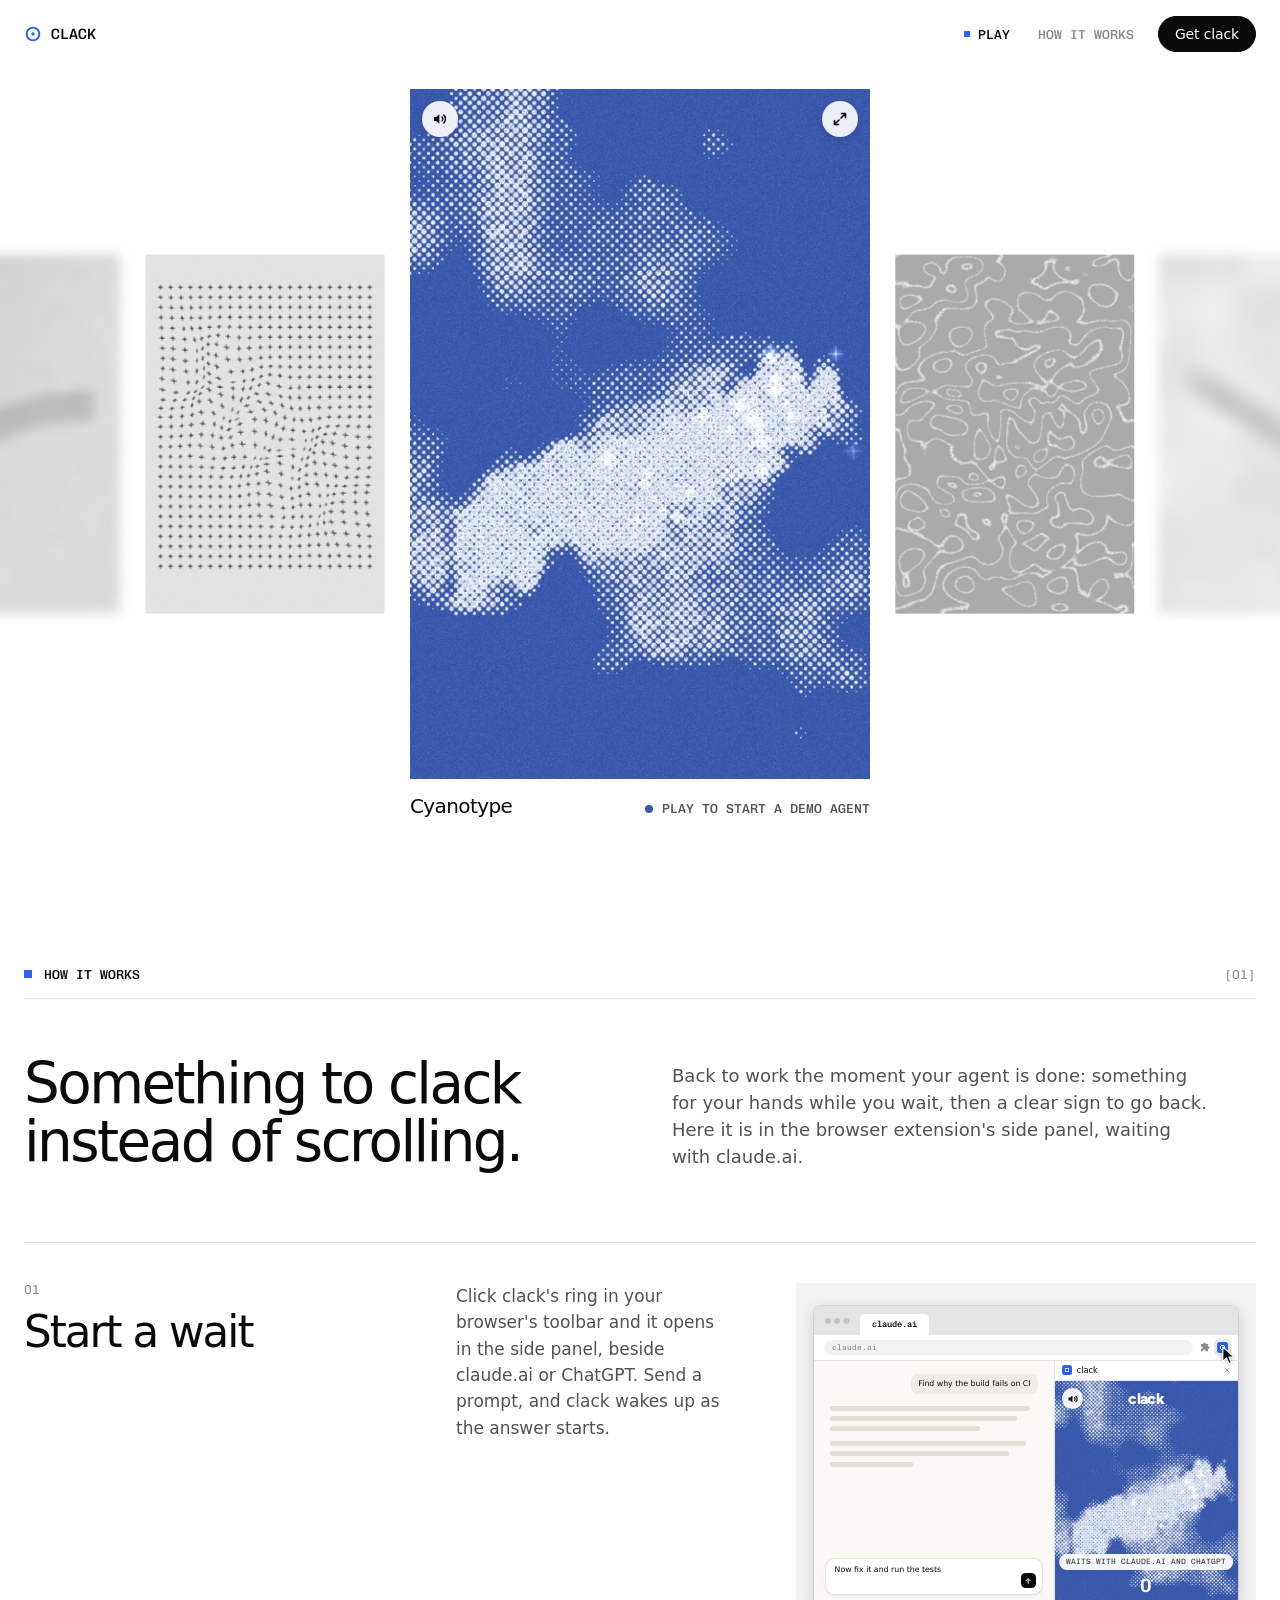
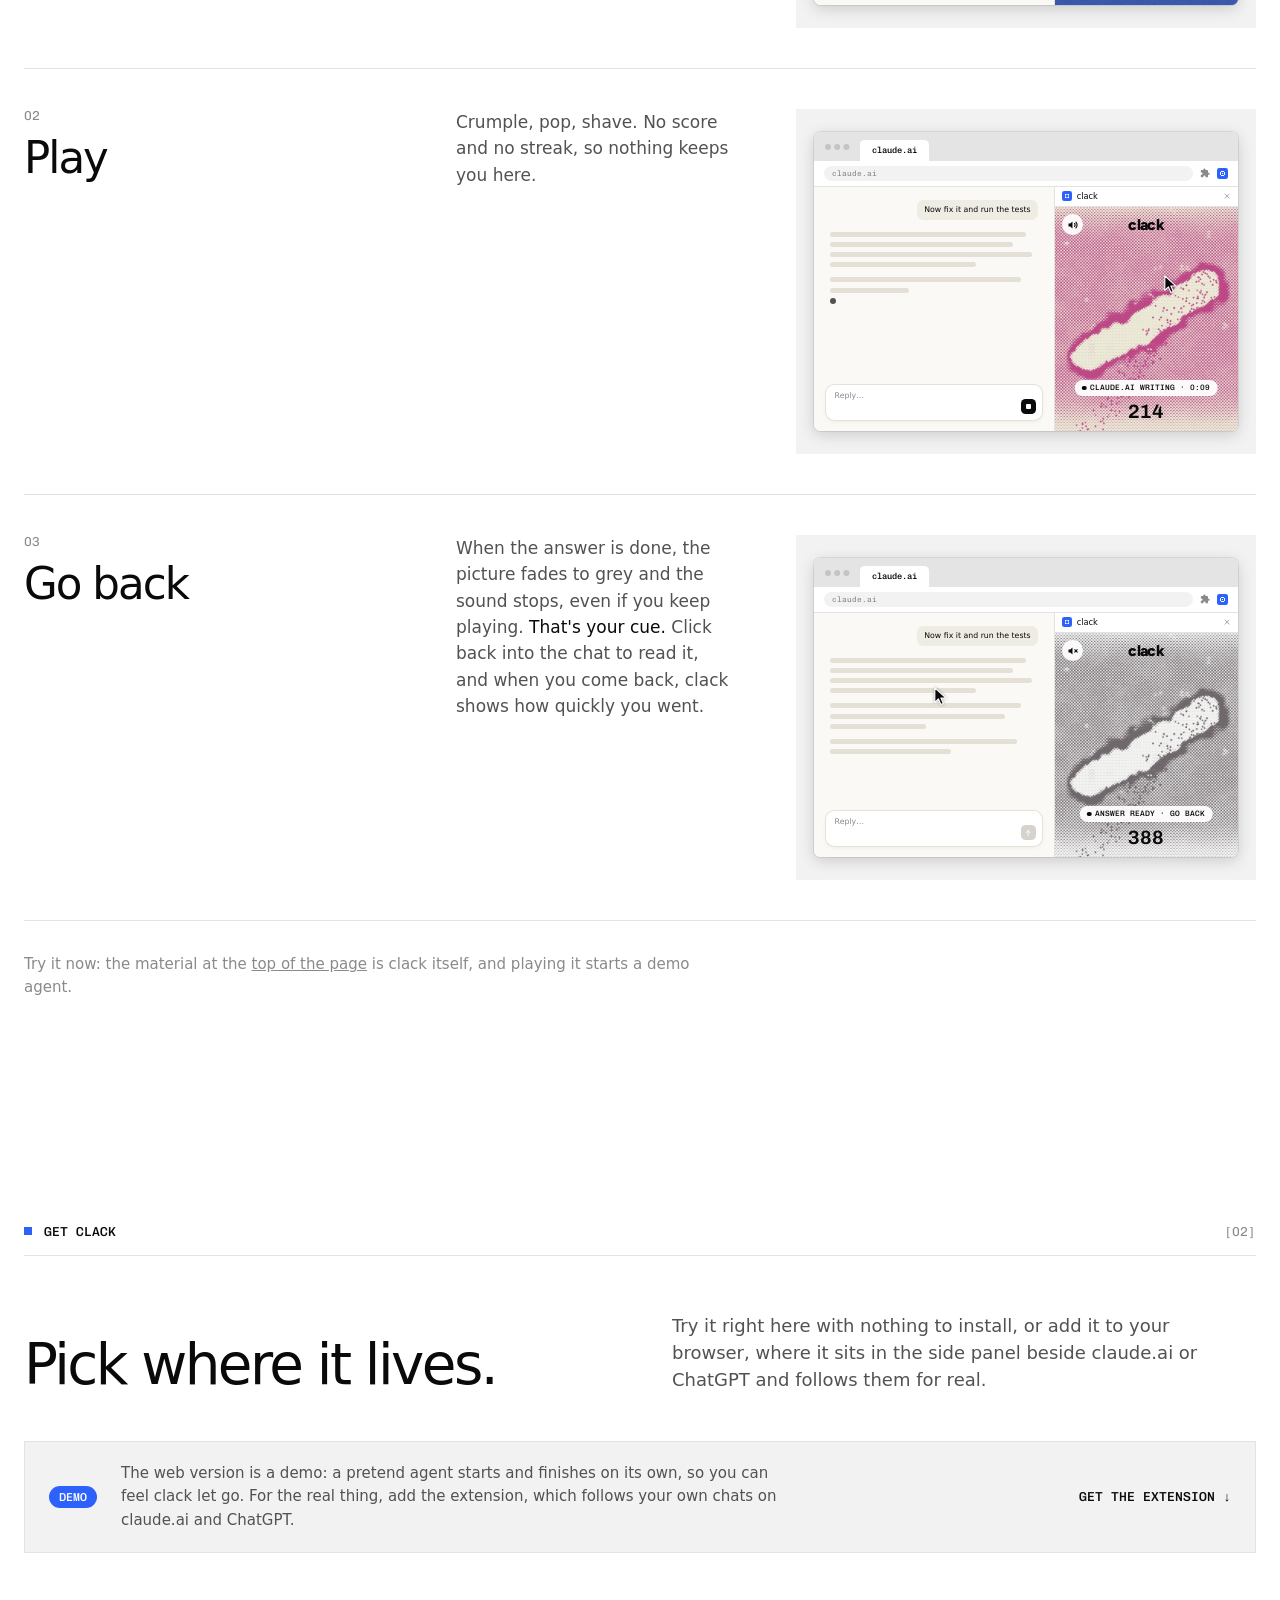
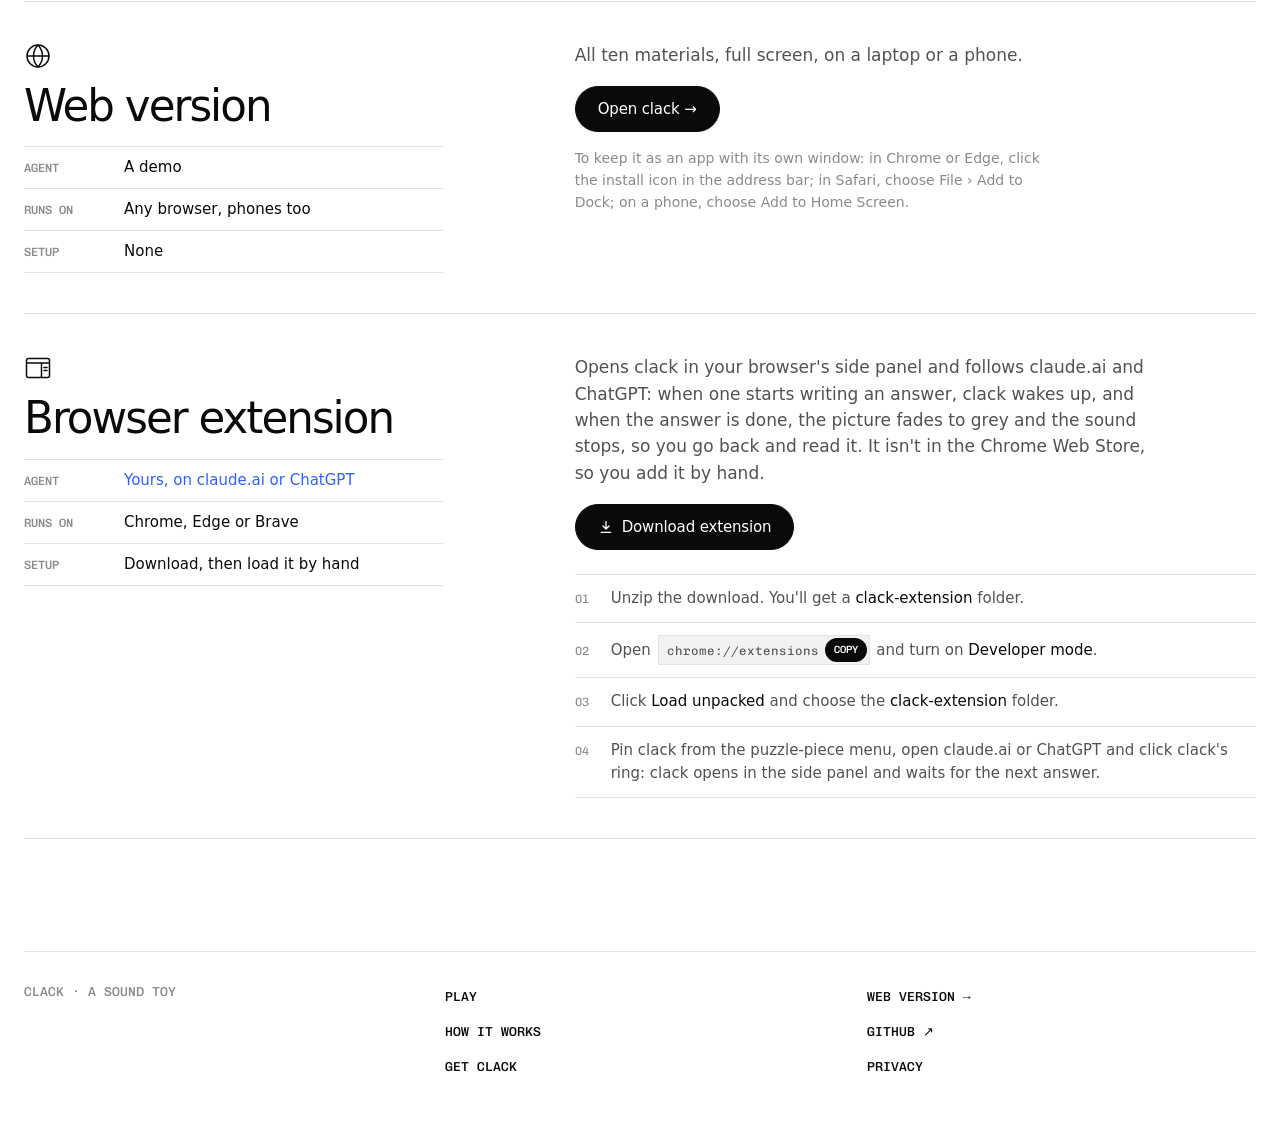
==== commit 573e73dc: "clack is now the web version and the browser extension only: the Mac app is gone, and the extension " ====
--- a/site/index.html
+++ b/site/index.html
@@ -256,7 +256,7 @@
 
 /* [03] get it, the last section: one row per way, the web version and the extension that opens it in a side panel */
 .way .ico { width: 28px; height: 28px; color: var(--ink); }
-/* over the ways, a note that both are demos, and where the real clack is: installed on a Mac, following your own agent */
+/* over the ways, a note that the web version is a demo, and that the extension follows your own chats */
 .demo { display: grid; grid-template-columns: auto minmax(0, 1fr) auto; align-items: center; gap: 12px 24px; margin: -24px 0 48px;
   padding: 20px 24px; background: var(--bg-2); border: 1px solid var(--line); }
 .demo b { padding: 6px 10px 5px; border-radius: 999px; background: var(--accent); color: #fff; font: 500 11.5px/1 var(--font-mono); text-transform: uppercase; }
@@ -519,7 +519,6 @@
               <li><span>Click <b>Load unpacked</b> and choose the <b>clack-extension</b> folder.</span></li>
               <li><span>Pin clack from the puzzle-piece menu, open claude.ai or ChatGPT and click clack's ring: clack opens in the side panel and waits for the next answer.</span></li>
             </ol>
-            <p class="fine">For Claude Code or Codex on your Mac, clack has a Mac app that follows them the same way. <a href="https://github.com/kyuripark9/Keyboard#get-it-on-your-mac" target="_blank" rel="noopener">How to install it ↗</a></p>
           </div>
         </article>
 
@@ -533,7 +532,7 @@
     <div>
       <span class="mono">clack · a sound toy</span>
       <ul><li><a href="#play">Play</a></li><li><a href="#how">How it works</a></li><li><a href="#get">Get clack</a></li></ul>
-      <ul><li><a href="play/">Web version →</a></li><li><a href="https://github.com/kyuripark9/Keyboard" target="_blank" rel="noopener">GitHub ↗</a></li></ul>
+      <ul><li><a href="play/">Web version →</a></li><li><a href="https://github.com/kyuripark9/Keyboard" target="_blank" rel="noopener">GitHub ↗</a></li><li><a href="privacy.html">Privacy</a></li></ul>
     </div>
   </div>
 </footer>
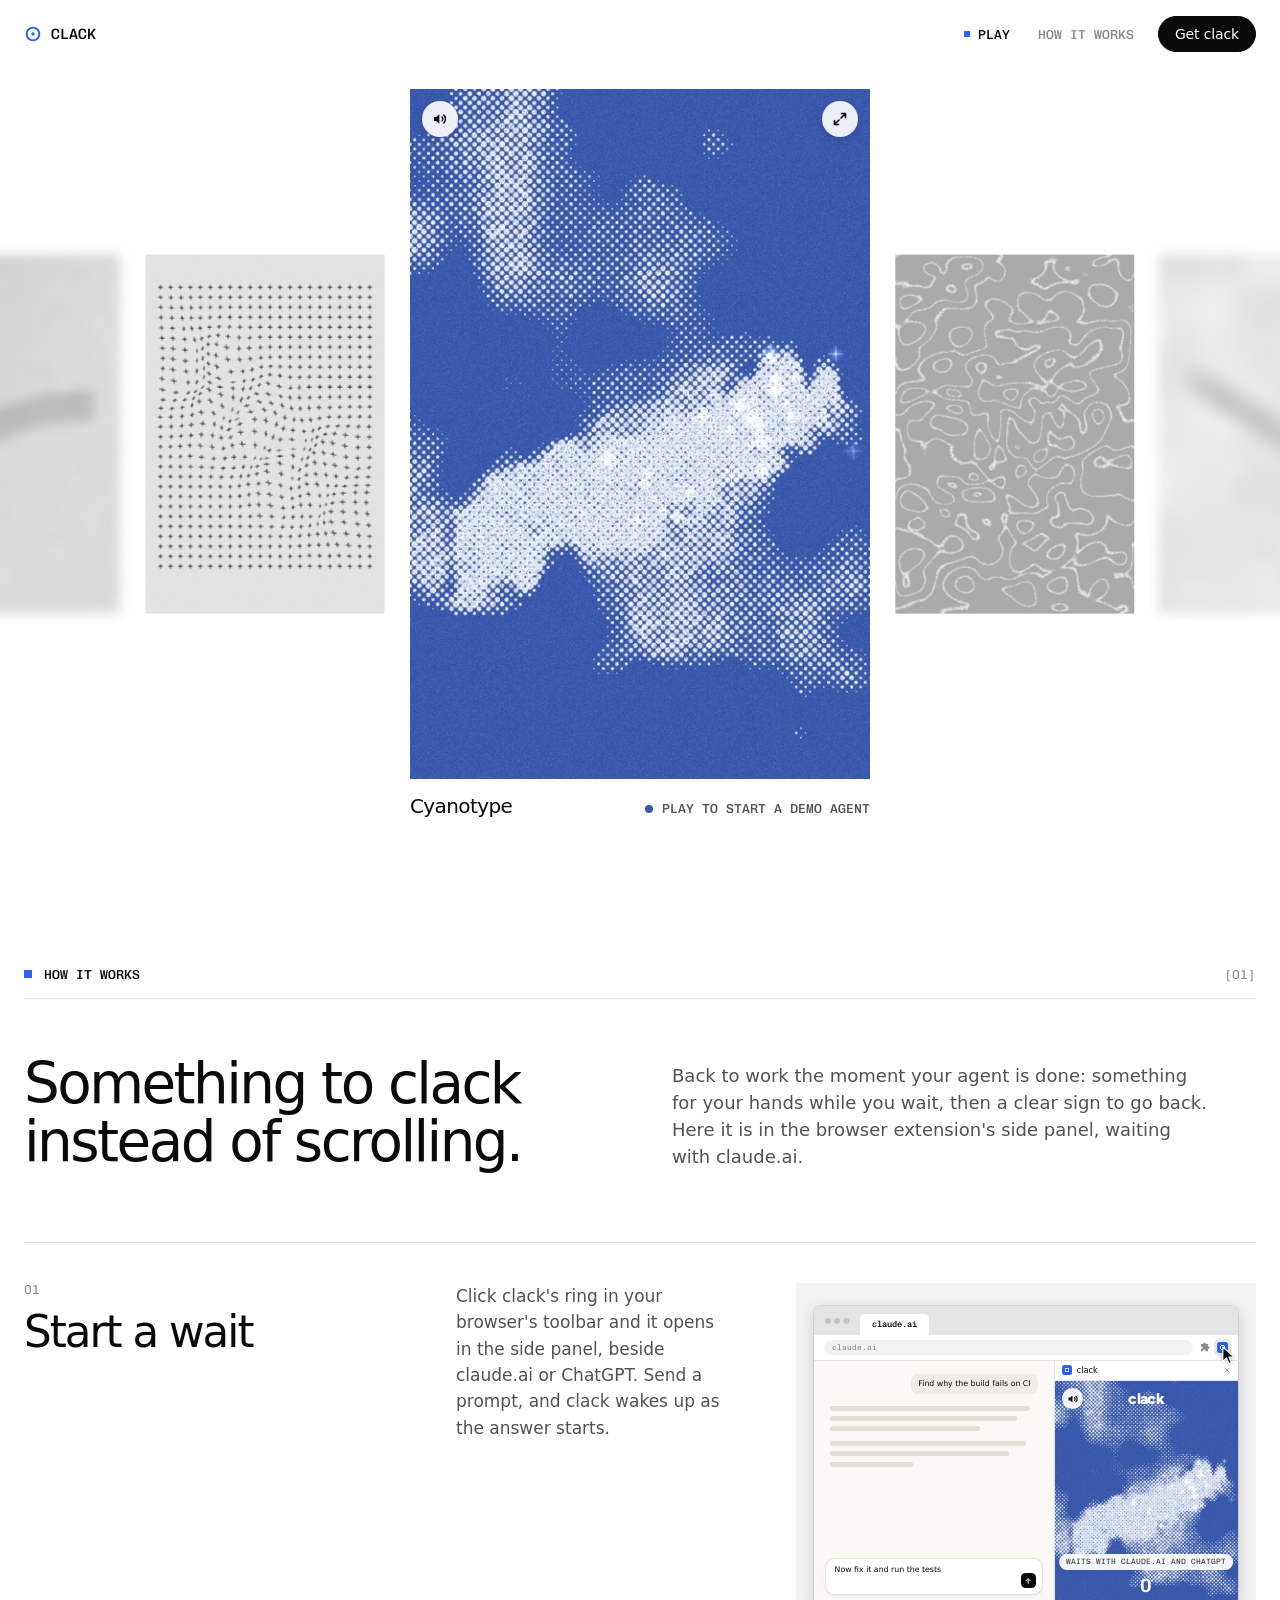
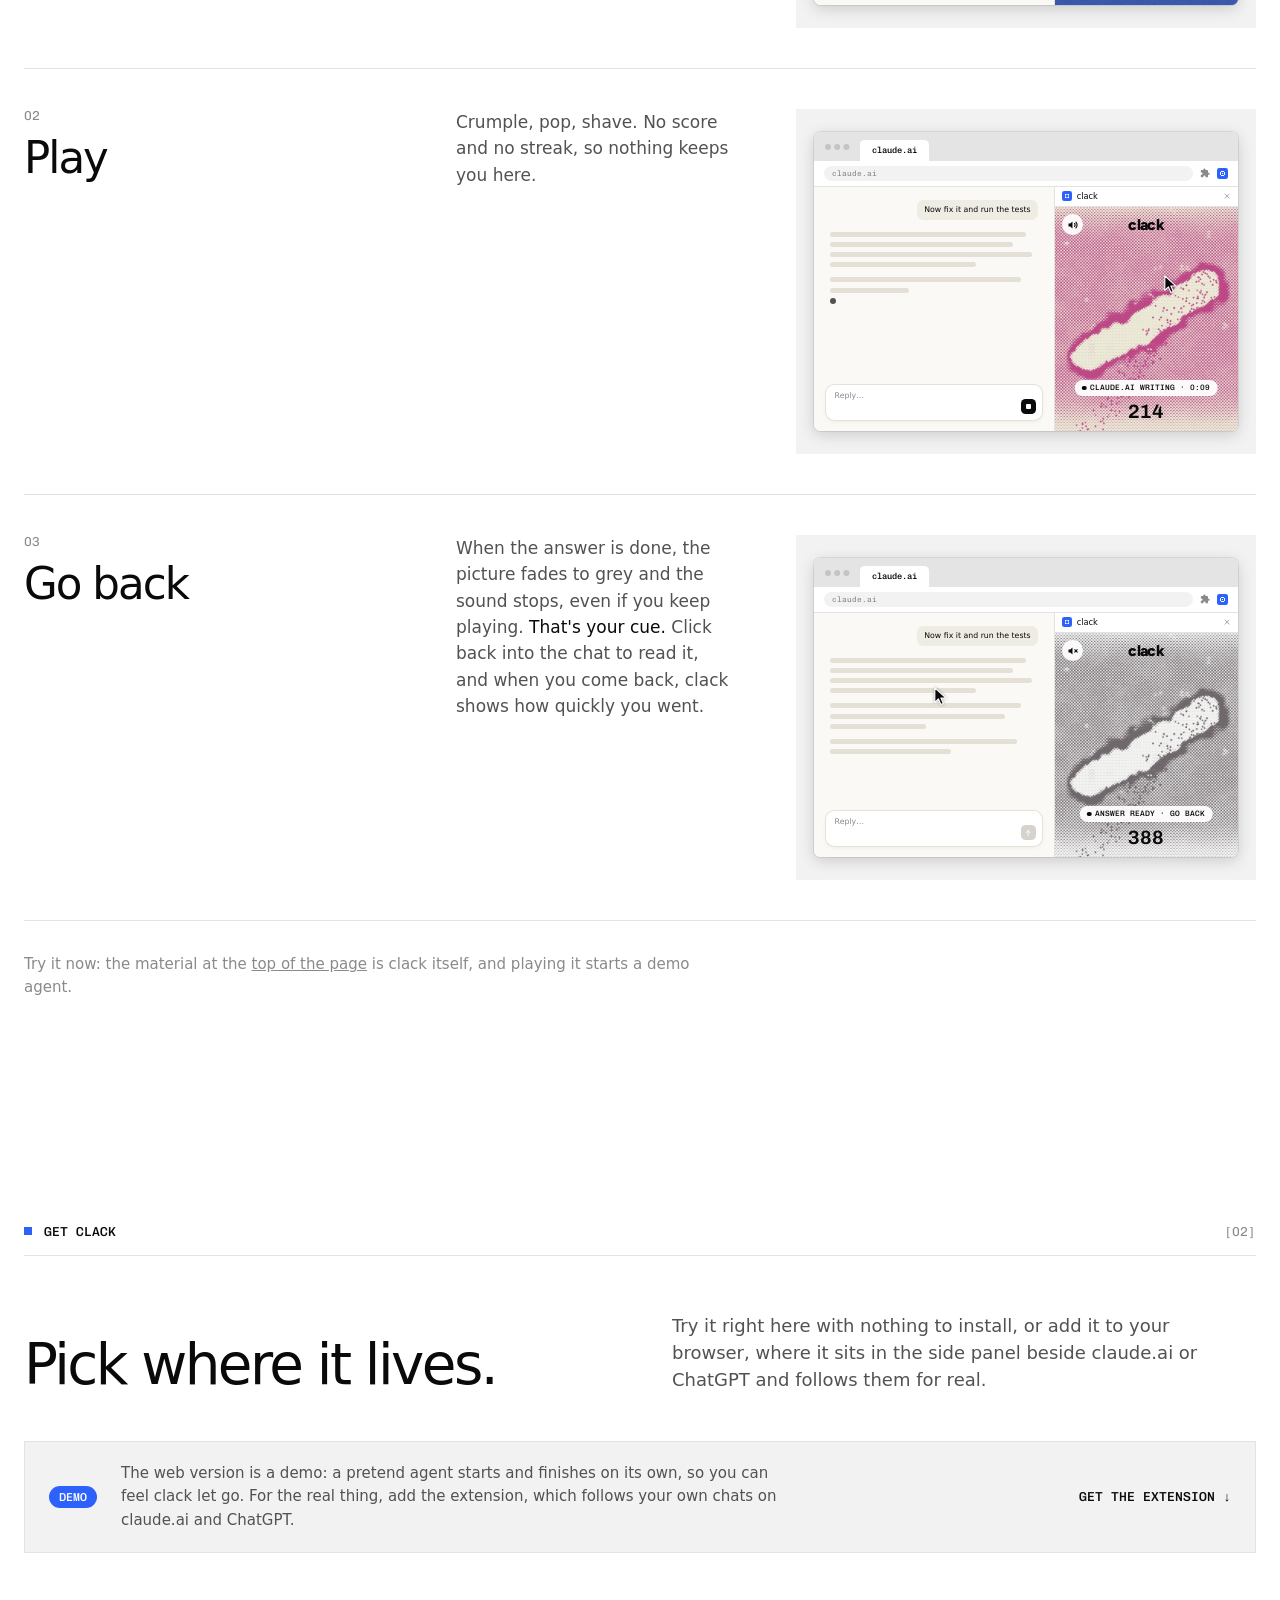
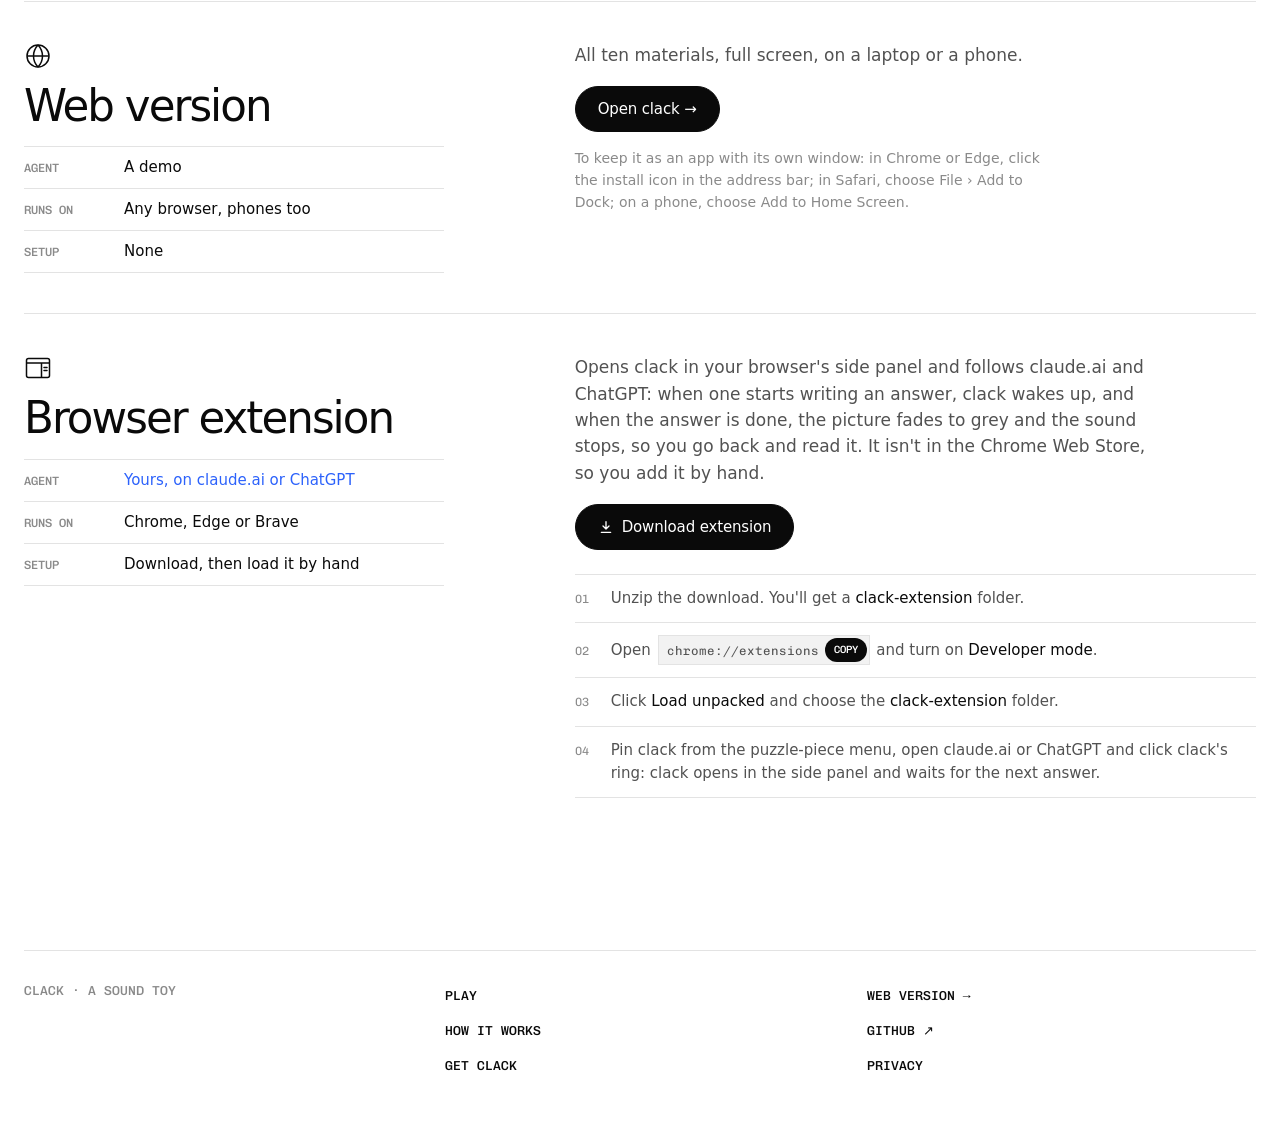
==== commit c00c8499: "A link to the clack website now unfurls as a wide card: its link preview is a 1200×630 picture of cl" ====
--- a/site/index.html
+++ b/site/index.html
@@ -7,7 +7,13 @@
 <meta name="description" content="Ten satisfying materials under your cursor. Play clack in your browser, or add it to your browser's side panel, where it follows claude.ai and ChatGPT.">
 <meta property="og:title" content="clack">
 <meta property="og:description" content="Something to clack instead of scrolling. Back to work the moment your agent is done.">
-<meta property="og:image" content="https://kyuripark9.github.io/Keyboard/img/soap.jpg">
+<meta property="og:type" content="website">
+<meta property="og:url" content="https://kyuripark9.github.io/Keyboard/">
+<meta property="og:image" content="https://kyuripark9.github.io/Keyboard/img/og.jpg">
+<meta property="og:image:width" content="1200">
+<meta property="og:image:height" content="630">
+<meta property="og:image:alt" content="clack, its ring and name on cobalt, beside three of its materials">
+<meta name="twitter:card" content="summary_large_image">
 <meta name="theme-color" content="#ffffff">
 <link rel="icon" href="favicon-32.png" sizes="32x32">
 <link rel="apple-touch-icon" href="apple-touch-icon.png">
@@ -177,7 +183,7 @@
 .row { display: grid; grid-template-columns: minmax(0, 5fr) minmax(0, 7fr); gap: 24px 64px; padding: 40px 0; border-bottom: 1px solid var(--line); scroll-margin-top: calc(var(--bar-h) + 8px); }
 .row .k { display: flex; flex-direction: column; align-items: flex-start; gap: 14px; }
 .row .no { font: 400 13px/1 var(--font-mono); color: var(--ink-3); }
-.row h3 { margin: 0; font: 500 clamp(30px, 3.4vw, 46px)/1.02 var(--font-ui); letter-spacing: -.045em; }
+.row h2, .row h3 { margin: 0; font: 500 clamp(30px, 3.4vw, 46px)/1.02 var(--font-ui); letter-spacing: -.045em; }
 .row .v > p { margin: 0 0 18px; max-width: 34em; font-size: 17px; line-height: 1.55; color: var(--ink-2); text-wrap: pretty; }
 .row .v > p b { color: var(--ink); font-weight: 500; }
 .row .v > p.fine { margin: 16px 0 0; font-size: 14px; color: var(--ink-3); }
@@ -256,6 +262,11 @@
 
 /* [03] get it, the last section: one row per way, the web version and the extension that opens it in a side panel */
 .way .ico { width: 28px; height: 28px; color: var(--ink); }
+/* the last way ends on its steps' own hairline, so the footer's isn't doubled over it */
+.ways .row:last-child { border-bottom: 0; }
+/* on a phone or tablet, which has no extensions, the extension says where to add it instead */
+.only-touch { display: none; }
+@media (pointer: coarse) { .only-touch { display: block; } }
 /* over the ways, a note that the web version is a demo, and that the extension follows your own chats */
 .demo { display: grid; grid-template-columns: auto minmax(0, 1fr) auto; align-items: center; gap: 12px 24px; margin: -24px 0 48px;
   padding: 20px 24px; background: var(--bg-2); border: 1px solid var(--line); }
@@ -399,7 +410,7 @@
       </div>
       <ol class="rows">
         <li class="row work">
-          <div class="k"><span class="no">01</span><h3>Start a wait</h3></div>
+          <div class="k"><span class="no">01</span><h2>Start a wait</h2></div>
           <div class="v">
             <p>Click clack's ring in your browser's toolbar and it opens in the side panel, beside claude.ai or ChatGPT. Send a prompt, and clack wakes up as the answer starts.</p>
           </div>
@@ -421,7 +432,7 @@
           </figure>
         </li>
         <li class="row play">
-          <div class="k"><span class="no">02</span><h3>Play</h3></div>
+          <div class="k"><span class="no">02</span><h2>Play</h2></div>
           <div class="v">
             <p>Crumple, pop, shave. No score and no streak, so nothing keeps you here.</p>
           </div>
@@ -443,7 +454,7 @@
           </figure>
         </li>
         <li class="row done">
-          <div class="k"><span class="no">03</span><h3>Go back</h3></div>
+          <div class="k"><span class="no">03</span><h2>Go back</h2></div>
           <div class="v">
             <p>When the answer is done, the picture fades to grey and the sound stops, even if you keep playing. <b>That's your cue.</b> Click back into the chat to read it, and when you come back, clack shows how quickly you went.</p>
           </div>
@@ -513,6 +524,7 @@
           <div class="v">
             <p>Opens clack in your browser's side panel and follows claude.ai and ChatGPT: when one starts writing an answer, clack wakes up, and when the answer is done, the picture fades to grey and the sound stops, so you go back and read it. It isn't in the Chrome Web Store, so you add it by hand.</p>
             <div class="go"><a class="btn" href="clack-extension.zip" download><svg viewBox="0 0 24 24" fill="none" stroke="currentColor" stroke-width="2" stroke-linecap="round" stroke-linejoin="round" aria-hidden="true"><path d="M12 4v11m0 0-4.5-4.5M12 15l4.5-4.5M5 20h14"/></svg>Download extension</a></div>
+            <p class="fine only-touch">On a phone or tablet? The extension needs Chrome, Edge or Brave on a computer, so open this page there to add it. Until then, the <a href="play/">web version</a> plays right here.</p>
             <ol class="steps">
               <li><span>Unzip the download. You'll get a <b>clack-extension</b> folder.</span></li>
               <li><span>Open <span class="cmd small"><code id="extUrl">chrome://extensions</code><button type="button" data-copy="extUrl" aria-label="Copy chrome://extensions">Copy</button></span> and turn on <b>Developer mode</b>.</span></li>
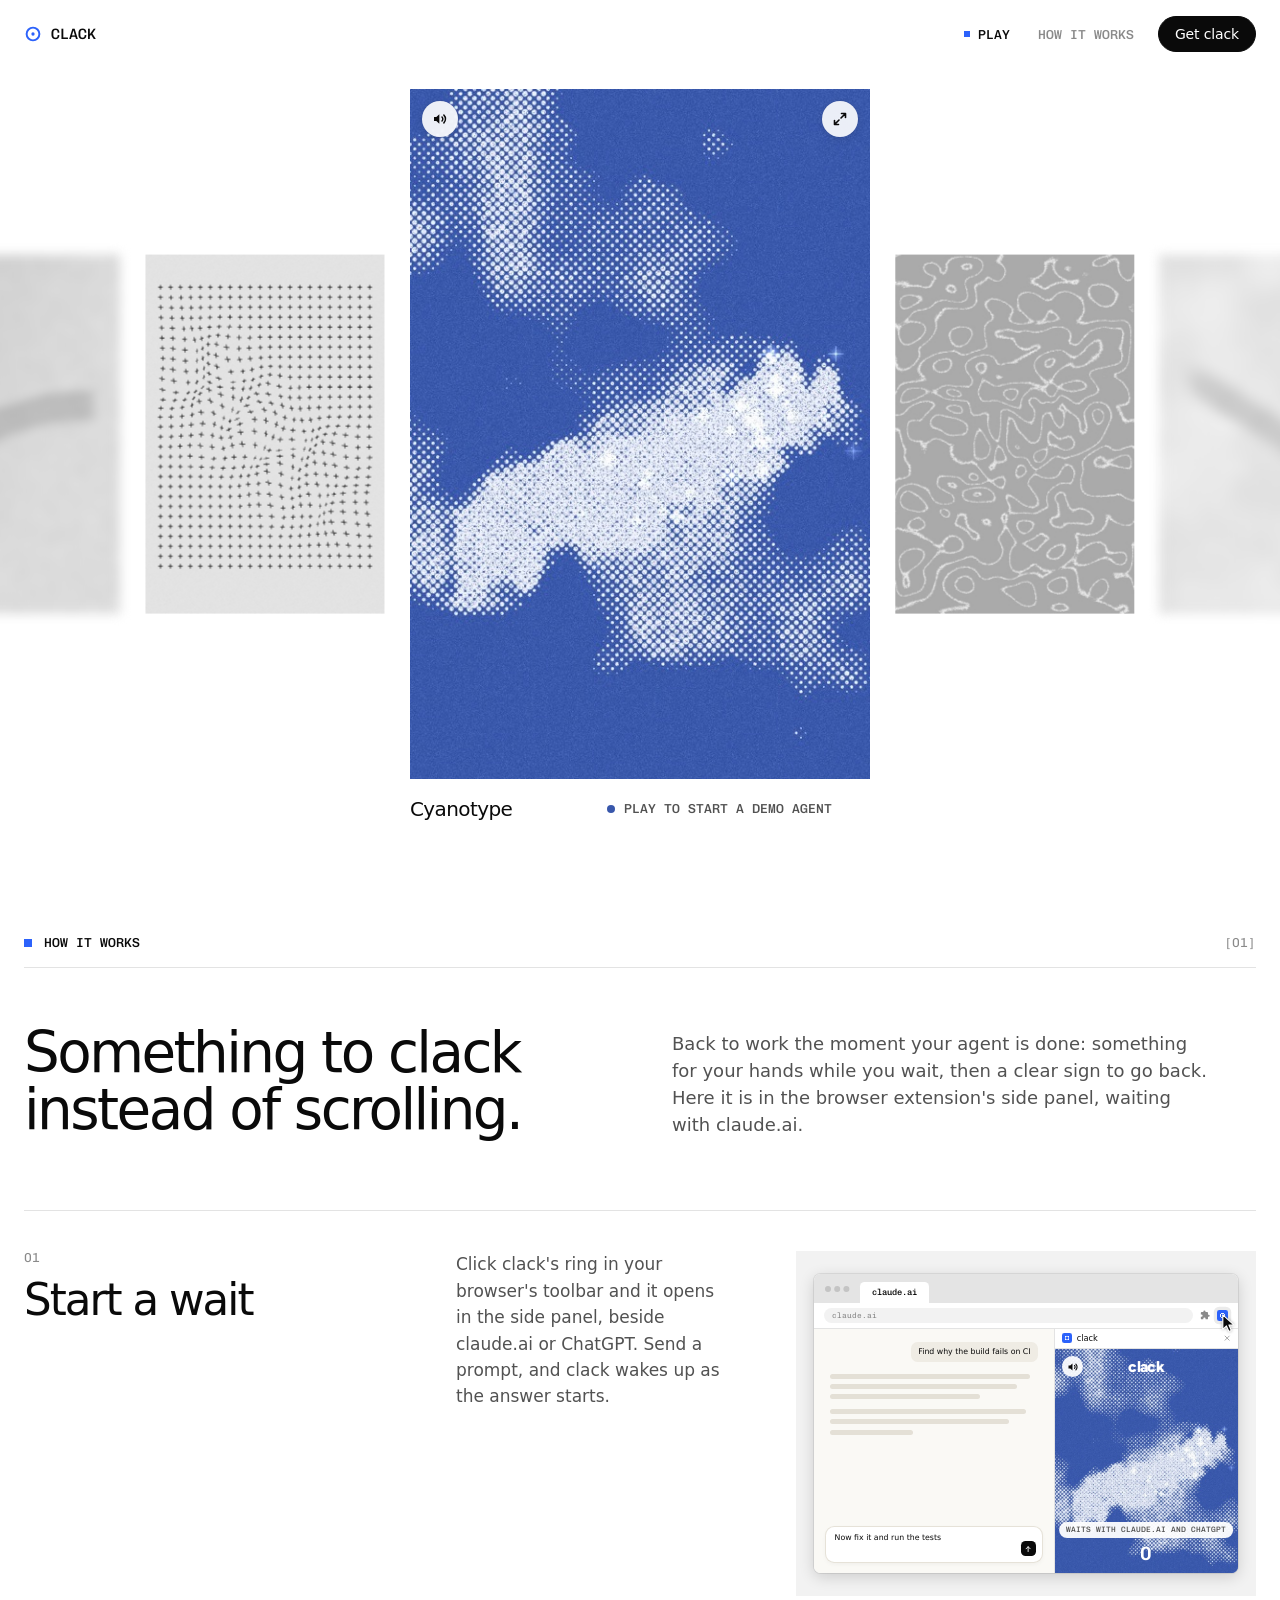
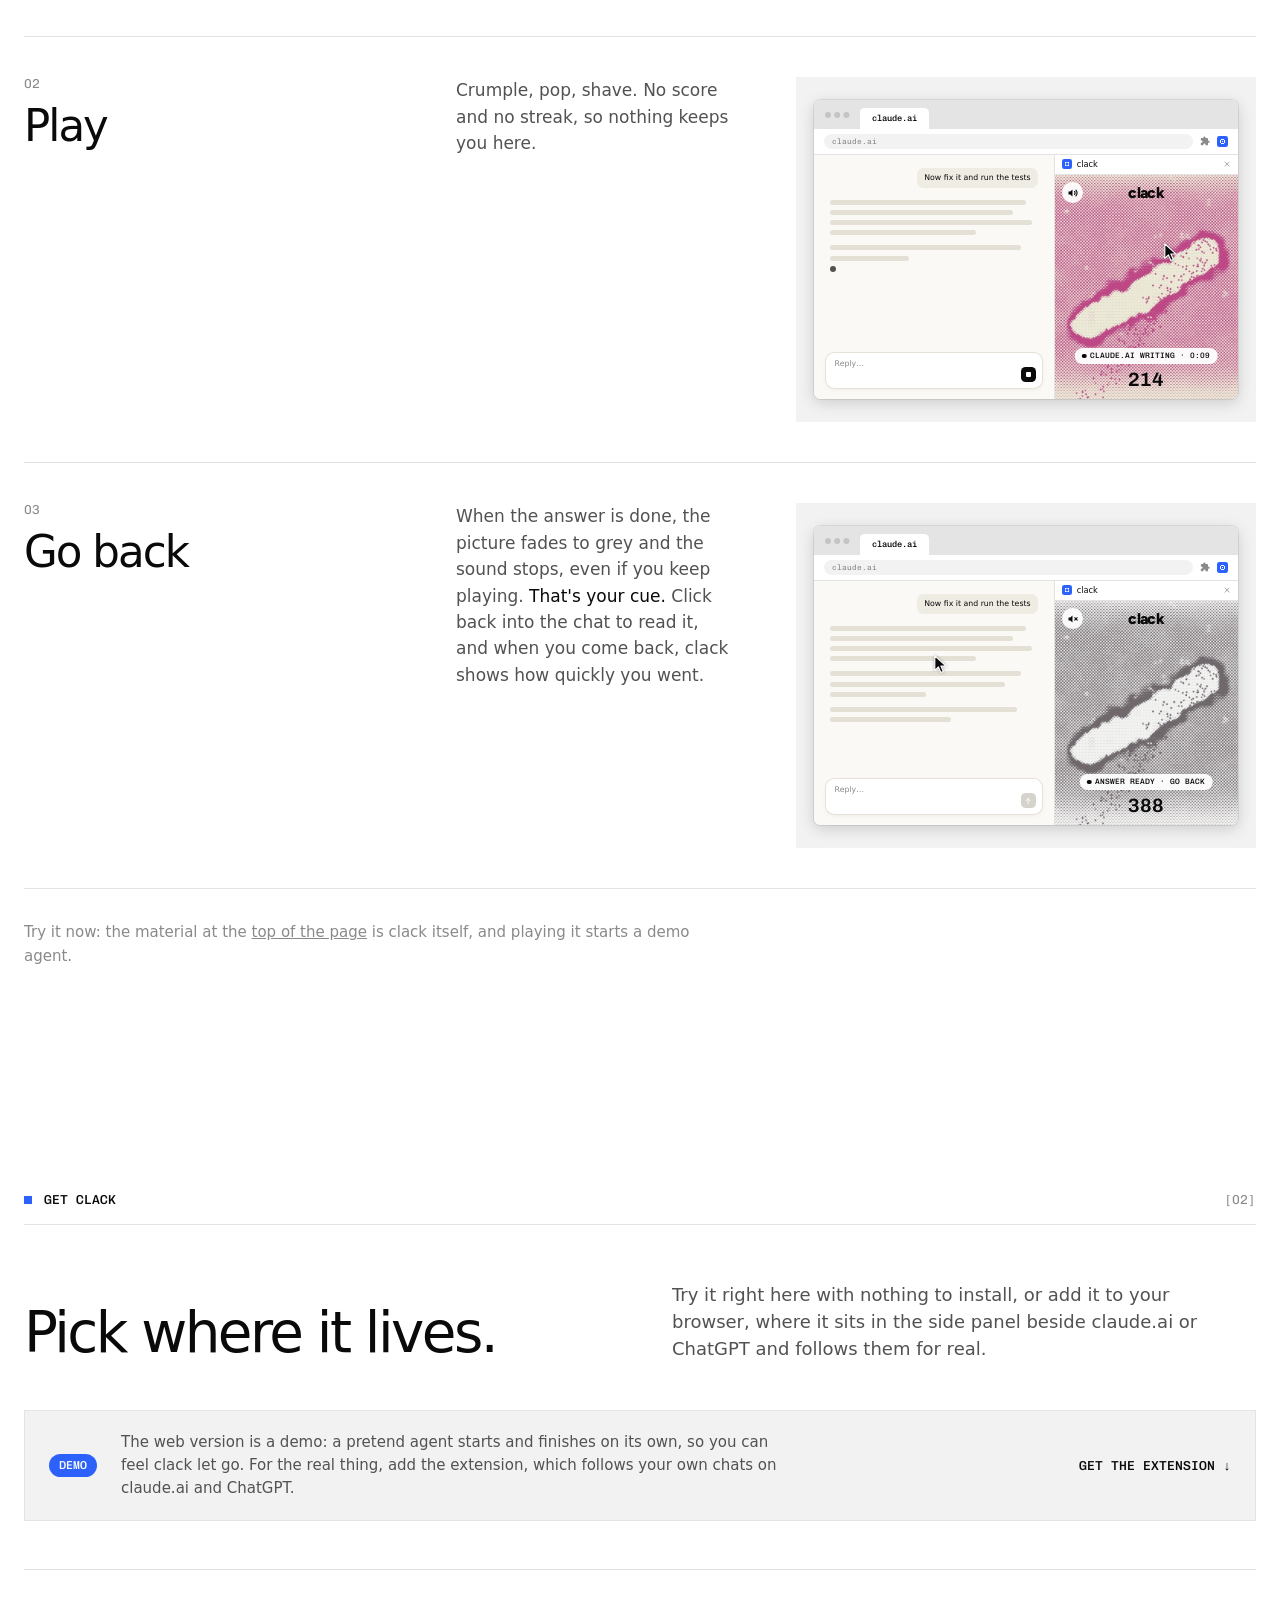
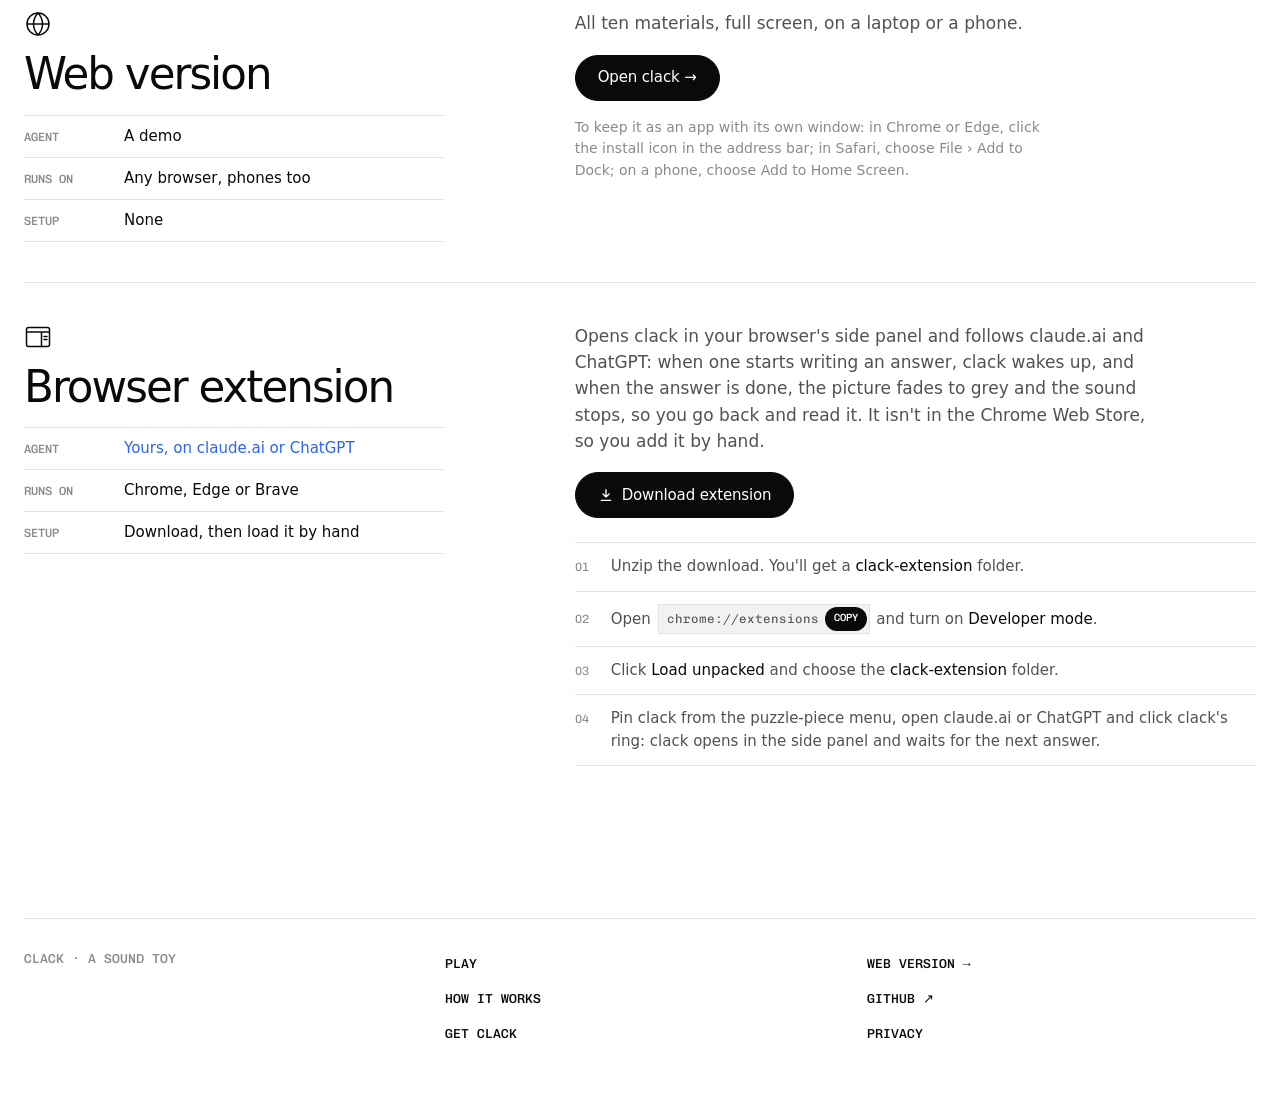
==== commit da62d731: "Send another prompt under the middle of the clack website's ring is now a round ↻ button without its" ====
--- a/site/index.html
+++ b/site/index.html
@@ -125,26 +125,27 @@
 .over .ctl { pointer-events: auto; }
 .cover.moving .over { opacity: 0; visibility: hidden; transition: opacity .1s, visibility 0s .1s; }
 /* under the middle, on the left its name, gone while the ring turns; on the right the agent's line in the words clack
-   uses, who's working and for how long, then done, with the way to send it another prompt under it. The button keeps
+   uses, who's working and for how long, then done, with the way to send it another prompt at its end. The button keeps
    its room so nothing moves when the agent is done */
 .cap { container-type: inline-size; width: var(--wc); margin: 0 auto; padding-top: 16px; }
-.cap > div { display: grid; grid-template-columns: minmax(0, 1fr) auto; grid-template-areas: "nm st" ". act"; align-items: baseline; gap: 8px 16px; }
+.cap > div { display: grid; grid-template-columns: minmax(0, 1fr) auto; grid-template-areas: "nm st"; align-items: center; gap: 8px 16px; }
 .cap .nm { grid-area: nm; margin: 0; font: 500 20px/1.15 var(--font-ui); letter-spacing: -.03em; transition: opacity .25s; }
 .cover.moving .cap .nm { opacity: 0; transition-duration: .1s; }
-.agent { grid-area: st; justify-self: end; margin: 0; color: var(--ink-2); white-space: nowrap; }
+.st { grid-area: st; justify-self: end; display: flex; align-items: center; gap: 10px; }
+.agent { margin: 0; color: var(--ink-2); white-space: nowrap; }
 .agent .dot { display: inline-block; width: 8px; height: 8px; margin-right: 9px; border-radius: 50%; background: var(--c1); vertical-align: 0; }
 .cover.working .agent { color: var(--ink); }
 .cover.working .agent .dot { animation: pulse 1.6s ease-in-out infinite; }
 .cover.done .agent .dot { background: none; box-shadow: inset 0 0 0 1.5px var(--ink-3); }
-.again { grid-area: act; justify-self: end; display: inline-flex; align-items: center; gap: 6px; padding: 7px 12px 6px; border: 0; border-radius: 999px;
-  background: var(--ink); color: #fff; white-space: nowrap; cursor: pointer; transition: background-color .15s; }
+.again { display: grid; place-items: center; flex: none; width: 28px; height: 28px; padding: 0; border: 0; border-radius: 50%;
+  background: var(--ink); color: #fff; cursor: pointer; transition: background-color .15s; }
+.again svg { width: 14px; height: 14px; }
 .cover:not(.done) .again { visibility: hidden; }
 .again:hover { background: var(--accent); }
 /* under a middle too narrow for both sides (on a phone, or a short window), the agent's line goes under the name */
 @container (max-width: 379px) {
-  .cap > div { grid-template-columns: minmax(0, 1fr); grid-template-areas: "nm" "st" "act"; }
-  .agent, .again { justify-self: start; }
-  .agent { margin-top: 8px; }
+  .cap > div { grid-template-columns: minmax(0, 1fr); grid-template-areas: "nm" "st"; align-items: baseline; }
+  .st { justify-self: start; margin-top: 8px; }
 }
 /* ---------- white chips that read over every picture: the sound, which shows whether clack is heard and mutes or
    unmutes it, and the way to a bigger clack or out of it ---------- */
@@ -396,8 +397,10 @@
     </div>
     <div class="cap"><div>
       <p class="nm" id="capName" aria-live="polite">Cyanotype</p>
-      <p class="agent mono"><i class="dot" aria-hidden="true"></i><span id="agentLine">Play to start a demo agent</span></p>
-      <button class="again mono" type="button" id="again">Send another prompt <span aria-hidden="true">↻</span></button>
+      <div class="st">
+        <p class="agent mono"><i class="dot" aria-hidden="true"></i><span id="agentLine">Play to start a demo agent</span></p>
+        <button class="again" type="button" id="again" aria-label="Send another prompt" title="Send another prompt"><svg viewBox="0 0 16 16" aria-hidden="true"><path d="M13 8a5 5 0 1 1-1.46-3.54M13 2.5v3h-3" fill="none" stroke="currentColor" stroke-width="1.7" stroke-linecap="round" stroke-linejoin="round"/></svg></button>
+      </div>
     </div></div>
   </section>
 
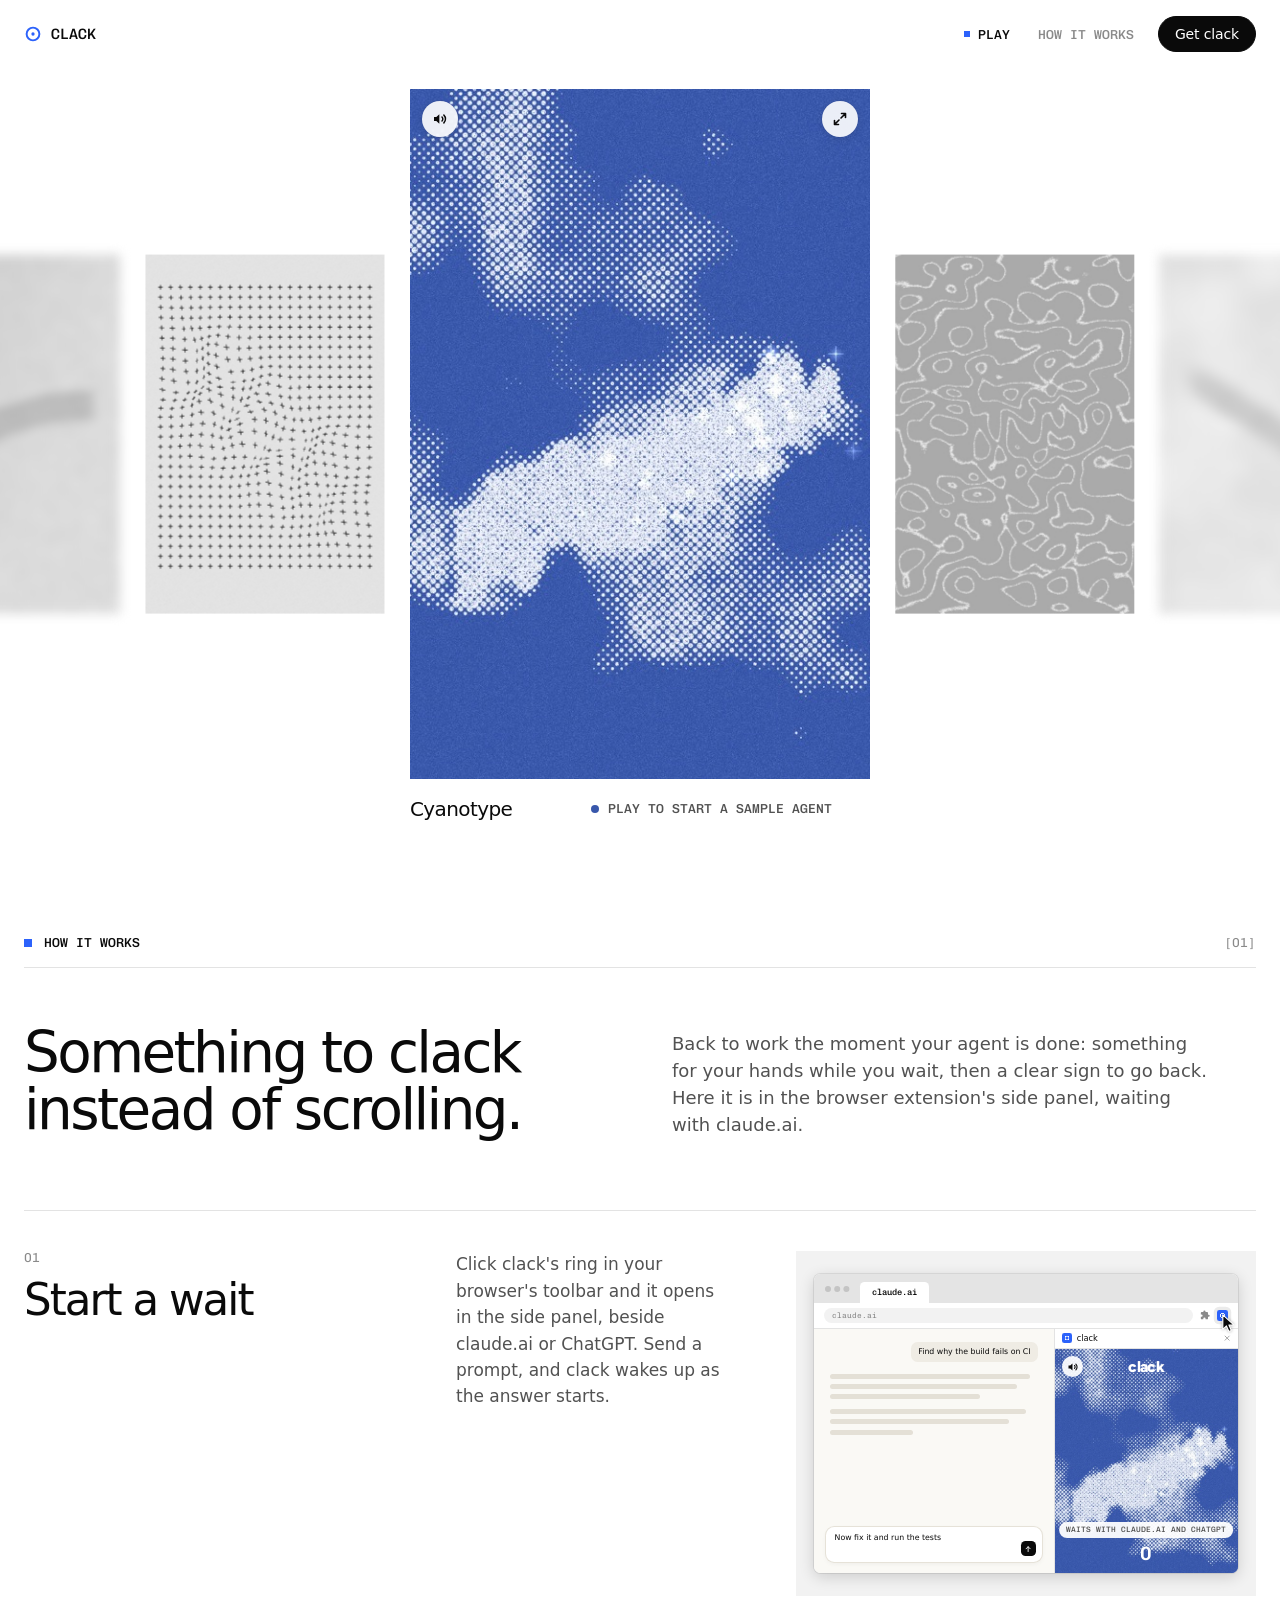
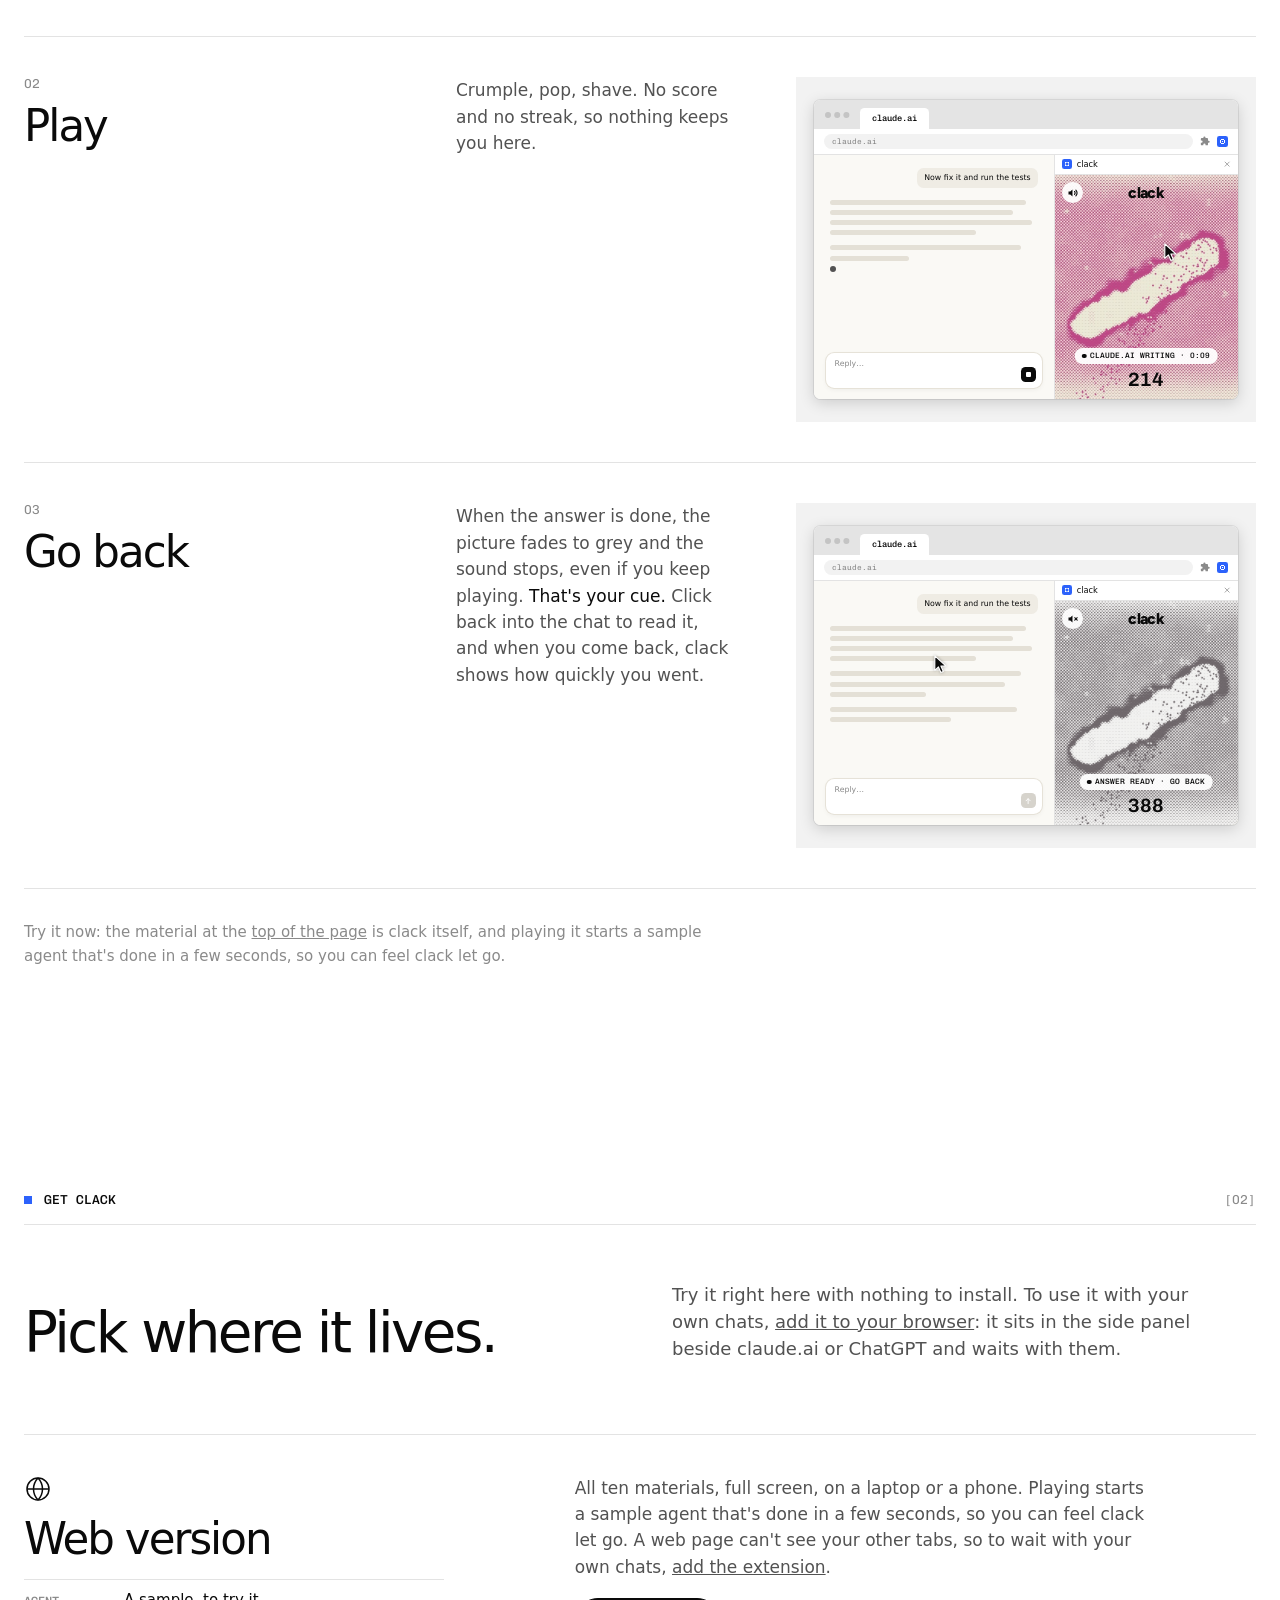
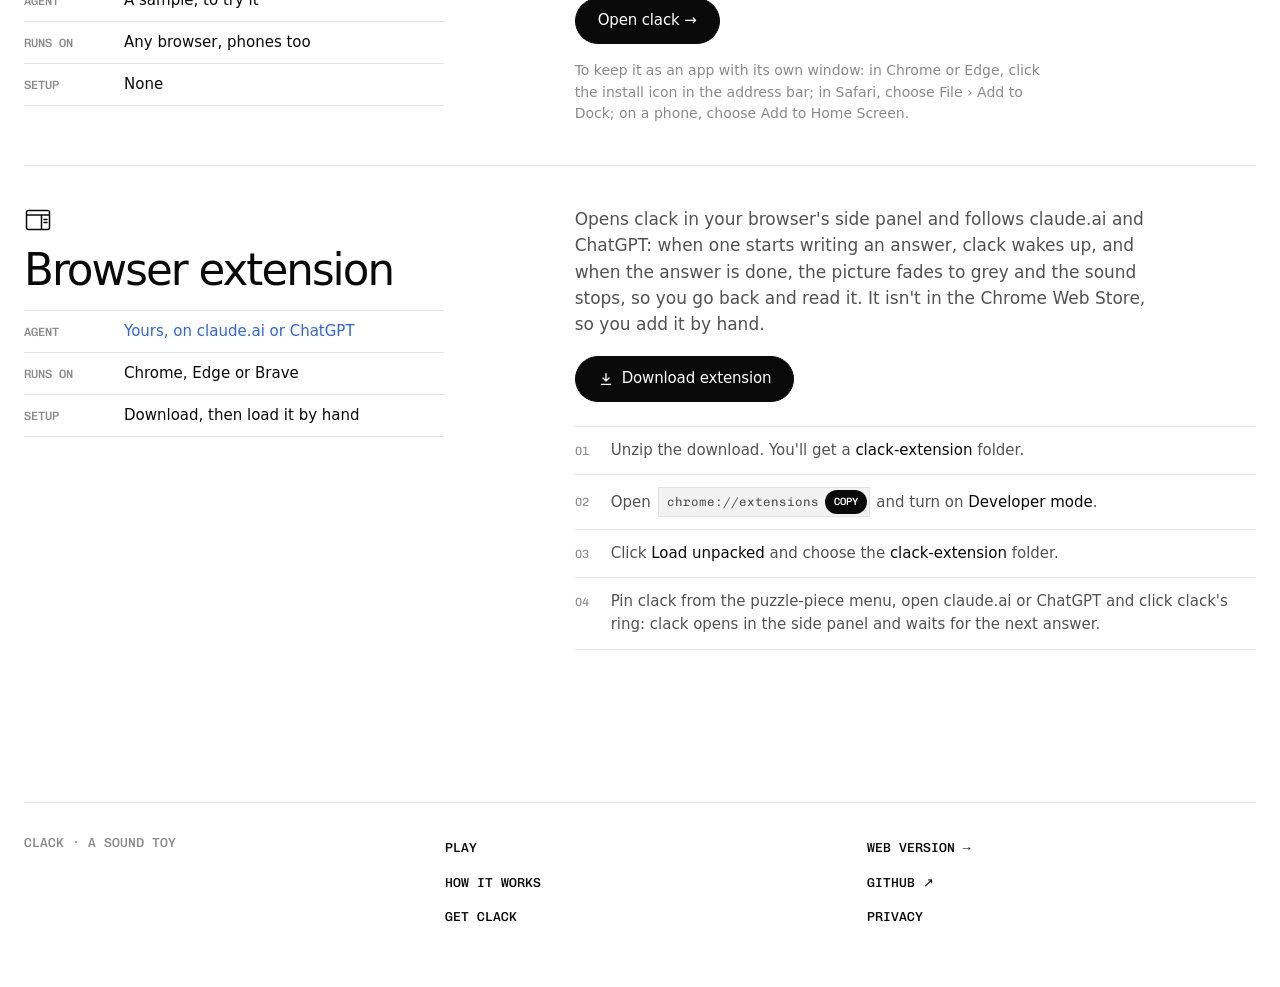
==== commit 9e9accad: "The clack website no longer calls its web version a demo. The grey Demo note over the ways is gone: " ====
--- a/site/index.html
+++ b/site/index.html
@@ -93,7 +93,7 @@
 
 /* ---------- the cover: the ten materials in a ring you turn, the one in the middle big and in its colours, the rest
    smaller and grey, and blurred further out. The one in the middle is clack itself with its count, there to play the
-   moment the pointer is on it, no click needed. Under it, a demo agent's line: playing starts it, and when it's done
+   moment the pointer is on it, no click needed. Under it, a sample agent's line: playing starts it, and when it's done
    the middle fades to grey like the rest, the way clack lets go of you ---------- */
 /* the middle is 2:3 like the pictures, as tall as the first screen leaves room for, never wider than most of a phone */
 .cover { --wc: min(calc(clamp(360px, 100svh - var(--bar-h) - 108px, 690px) * 2 / 3), 72vw); --hc: calc(var(--wc) * 3 / 2); padding-block: 20px 0; }
@@ -268,14 +268,6 @@
 /* on a phone or tablet, which has no extensions, the extension says where to add it instead */
 .only-touch { display: none; }
 @media (pointer: coarse) { .only-touch { display: block; } }
-/* over the ways, a note that the web version is a demo, and that the extension follows your own chats */
-.demo { display: grid; grid-template-columns: auto minmax(0, 1fr) auto; align-items: center; gap: 12px 24px; margin: -24px 0 48px;
-  padding: 20px 24px; background: var(--bg-2); border: 1px solid var(--line); }
-.demo b { padding: 6px 10px 5px; border-radius: 999px; background: var(--accent); color: #fff; font: 500 11.5px/1 var(--font-mono); text-transform: uppercase; }
-.demo p { margin: 0; max-width: 44em; font-size: 15px; line-height: 1.55; color: var(--ink-2); text-wrap: pretty; }
-.demo a { font: 500 13px/1.2 var(--font-mono); text-transform: uppercase; text-decoration: none; white-space: nowrap; }
-.demo a:hover { color: var(--accent); }
-@media (max-width: 760px) { .demo { grid-template-columns: minmax(0, 1fr); justify-items: start; } }
 /* under each way's name, the same two lines (where it runs, what it takes) so the ways compare at a glance */
 .spec { align-self: stretch; max-width: 420px; margin: 4px 0 0; border-top: 1px solid var(--line); }
 .spec div { display: grid; grid-template-columns: 88px minmax(0, 1fr); align-items: baseline; gap: 12px; padding: 10px 0; border-bottom: 1px solid var(--line); }
@@ -398,7 +390,7 @@
     <div class="cap"><div>
       <p class="nm" id="capName" aria-live="polite">Cyanotype</p>
       <div class="st">
-        <p class="agent mono"><i class="dot" aria-hidden="true"></i><span id="agentLine">Play to start a demo agent</span></p>
+        <p class="agent mono"><i class="dot" aria-hidden="true"></i><span id="agentLine">Play to start a sample agent</span></p>
         <button class="again" type="button" id="again" aria-label="Send another prompt" title="Send another prompt"><svg viewBox="0 0 16 16" aria-hidden="true"><path d="M13 8a5 5 0 1 1-1.46-3.54M13 2.5v3h-3" fill="none" stroke="currentColor" stroke-width="1.7" stroke-linecap="round" stroke-linejoin="round"/></svg></button>
       </div>
     </div></div>
@@ -479,7 +471,7 @@
           </figure>
         </li>
       </ol>
-      <p class="aside">Try it now: the material at the <a href="#play">top of the page</a> is clack itself, and playing it starts a demo agent.</p>
+      <p class="aside">Try it now: the material at the <a href="#play">top of the page</a> is clack itself, and playing it starts a sample agent that's done in a few seconds, so you can feel clack let go.</p>
     </div>
   </section>
 
@@ -488,13 +480,8 @@
       <div class="sh"><span>Get clack</span><span class="idx">[02]</span></div>
       <div class="intro">
         <h2>Pick where it lives.</h2>
-        <p>Try it right here with nothing to install, or add it to your browser, where it sits in the side panel beside claude.ai or ChatGPT and follows them for real.</p>
+        <p>Try it right here with nothing to install. To use it with your own chats, <a href="#extension">add it to your browser</a>: it sits in the side panel beside claude.ai or ChatGPT and waits with them.</p>
       </div>
-      <aside class="demo" aria-label="About the demo">
-        <b>Demo</b>
-        <p>The web version is a demo: a pretend agent starts and finishes on its own, so you can feel clack let go. For the real thing, add the extension, which follows your own chats on claude.ai and ChatGPT.</p>
-        <a href="#extension">Get the extension ↓</a>
-      </aside>
       <div class="rows ways">
 
         <article class="row way" id="web">
@@ -502,13 +489,13 @@
             <svg class="ico" viewBox="0 0 28 28" fill="none" stroke="currentColor" stroke-width="1.5" aria-hidden="true"><circle cx="14" cy="14" r="11"/><path d="M3 14h22M14 3c3 3.2 4.5 6.8 4.5 11S17 21.8 14 25M14 3c-3 3.2-4.5 6.8-4.5 11S11 21.8 14 25"/></svg>
             <h3>Web version</h3>
             <dl class="spec">
-              <div><dt>Agent</dt><dd>A demo</dd></div>
+              <div><dt>Agent</dt><dd>A sample, to try it</dd></div>
               <div><dt>Runs on</dt><dd>Any browser, phones too</dd></div>
               <div><dt>Setup</dt><dd>None</dd></div>
             </dl>
           </div>
           <div class="v">
-            <p>All ten materials, full screen, on a laptop or a phone.</p>
+            <p>All ten materials, full screen, on a laptop or a phone. Playing starts a sample agent that's done in a few seconds, so you can feel clack let go. A web page can't see your other tabs, so to wait with your own chats, <a href="#extension">add the extension</a>.</p>
             <div class="go"><a class="btn" href="play/">Open clack →</a></div>
             <p class="fine">To keep it as an app with its own window: in Chrome or Edge, click the install icon in the address bar; in Safari, choose File › Add to Dock; on a phone, choose Add to Home Screen.</p>
           </div>
@@ -577,7 +564,7 @@
 const $ = id => document.getElementById(id);
 const nn = i => String(i + 1).padStart(2, '0');
 // clack in the middle of the cover once it has loaded: clack itself (c), its agent (ag) and the material it's on (at),
-// whether its demo agent has been started, whether anyone has played it yet, and whether it has been played since it
+// whether its sample agent has been started, whether anyone has played it yet, and whether it has been played since it
 // came to the middle
 const live = { c: null, ag: null, at: -1, started: false, touched: false, dirty: false };
 
@@ -819,7 +806,7 @@
     scn = doc.getElementById('scene');
     Object.assign(live, { c, ag: win.__clackAgent || null, at: -1 });
     c.set({ muted });
-    // the first time it's played, with the pointer or a finger, its demo agent starts
+    // the first time it's played, with the pointer or a finger, its sample agent starts
     const begin = e => {
       if (!e.isTrusted) return;
       live.touched = live.dirty = true;
@@ -932,7 +919,7 @@
     }, 20);
   }
 
-  // the line under the middle speaks for clack's demo agent there, in the words clack uses: ready to start, working
+  // the line under the middle speaks for clack's sample agent there, in the words clack uses: ready to start, working
   // and for how long, done, and once you've gone back (left the middle after it let go) just done
   const line = $('agentLine'), again = $('again');
   function ask() { live.started = true; live.ag.start(); speak(); }
@@ -940,10 +927,10 @@
   function speak() {
     const AG = live.ag && live.ag.AG, s = AG ? AG.state : 'idle';
     const mode = s === 'wait' ? 'working' : s === 'done' || live.started ? 'done' : 'ready';
-    const text = mode === 'working' ? `Demo agent working · ${clock(Date.now() - AG.startAt)}`
-      : s === 'done' ? 'Demo agent done · go back'
-      : mode === 'done' ? 'Demo agent done'
-      : 'Play to start a demo agent';
+    const text = mode === 'working' ? `Sample agent working · ${clock(Date.now() - AG.startAt)}`
+      : s === 'done' ? 'Sample agent done · go back'
+      : mode === 'done' ? 'Sample agent done'
+      : 'Play to start a sample agent';
     cover.classList.toggle('working', mode === 'working');
     cover.classList.toggle('done', mode === 'done');
     if (line.textContent !== text) line.textContent = text;
